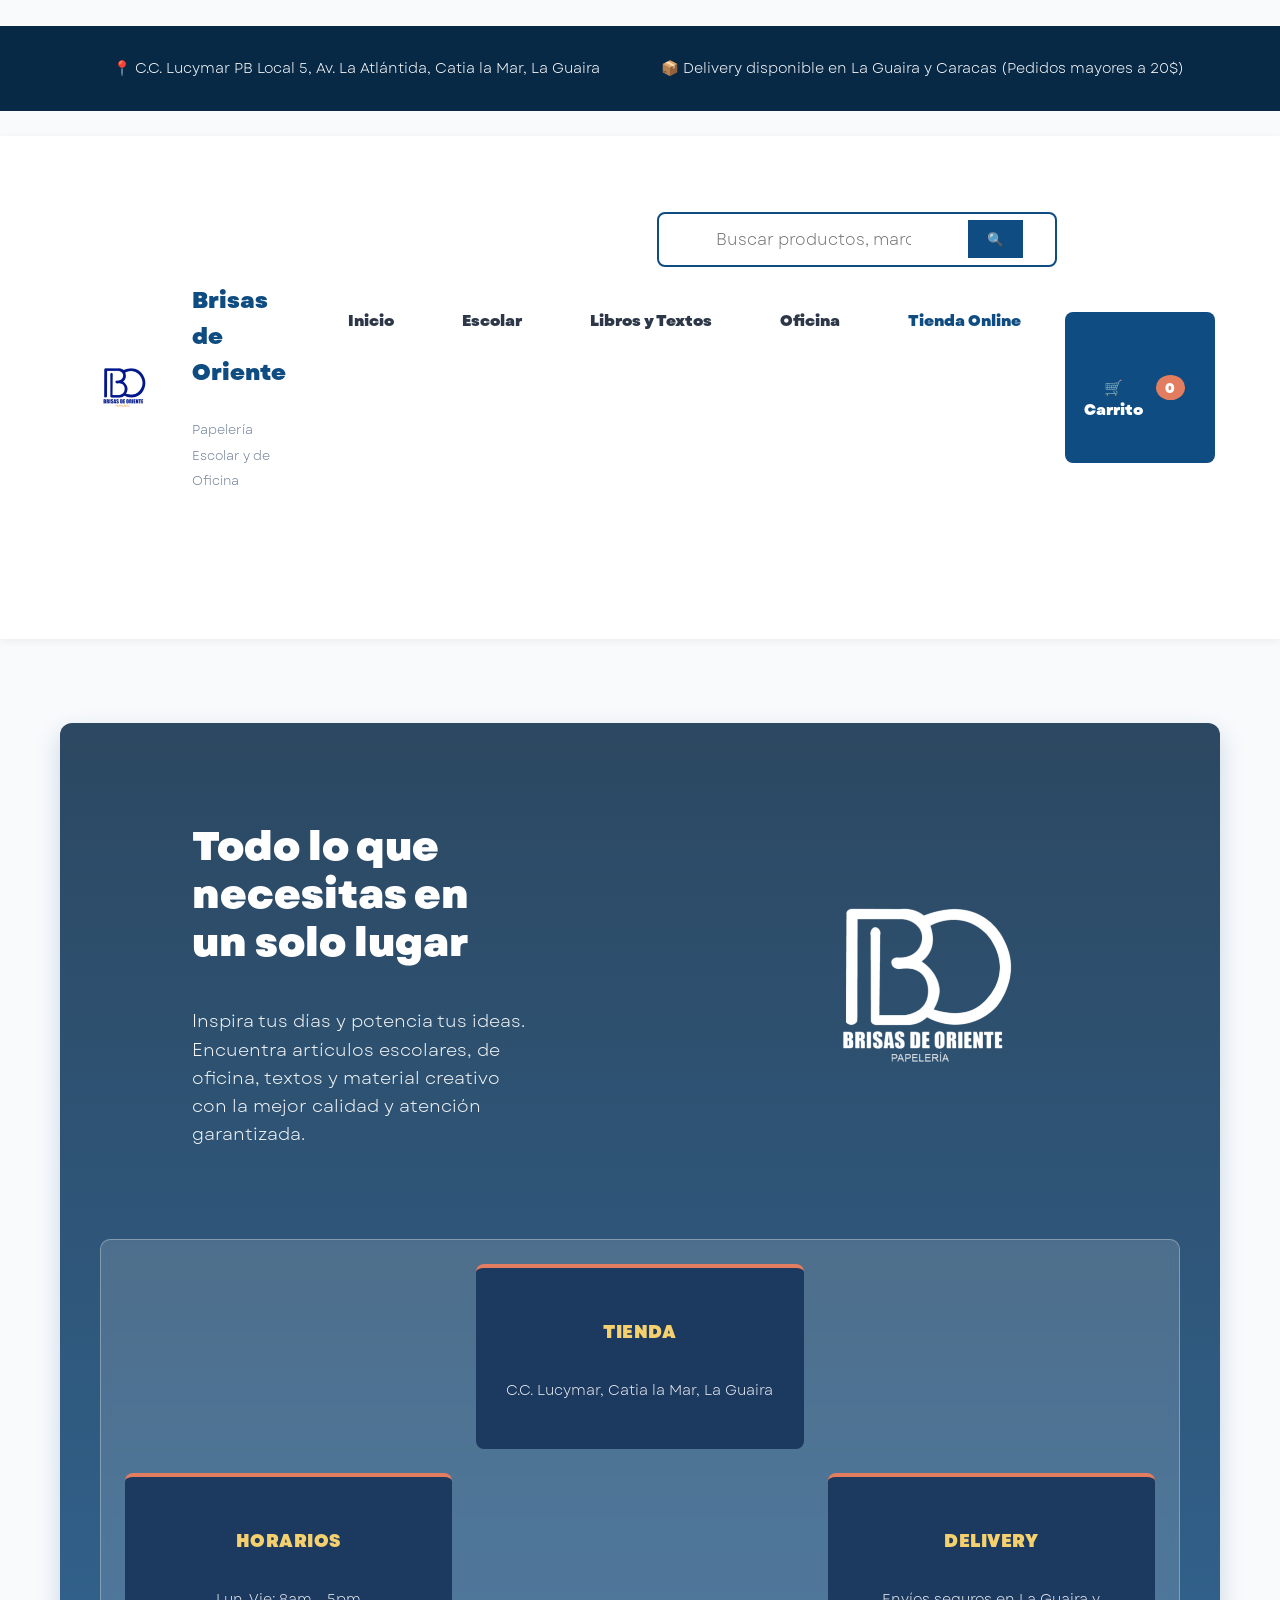
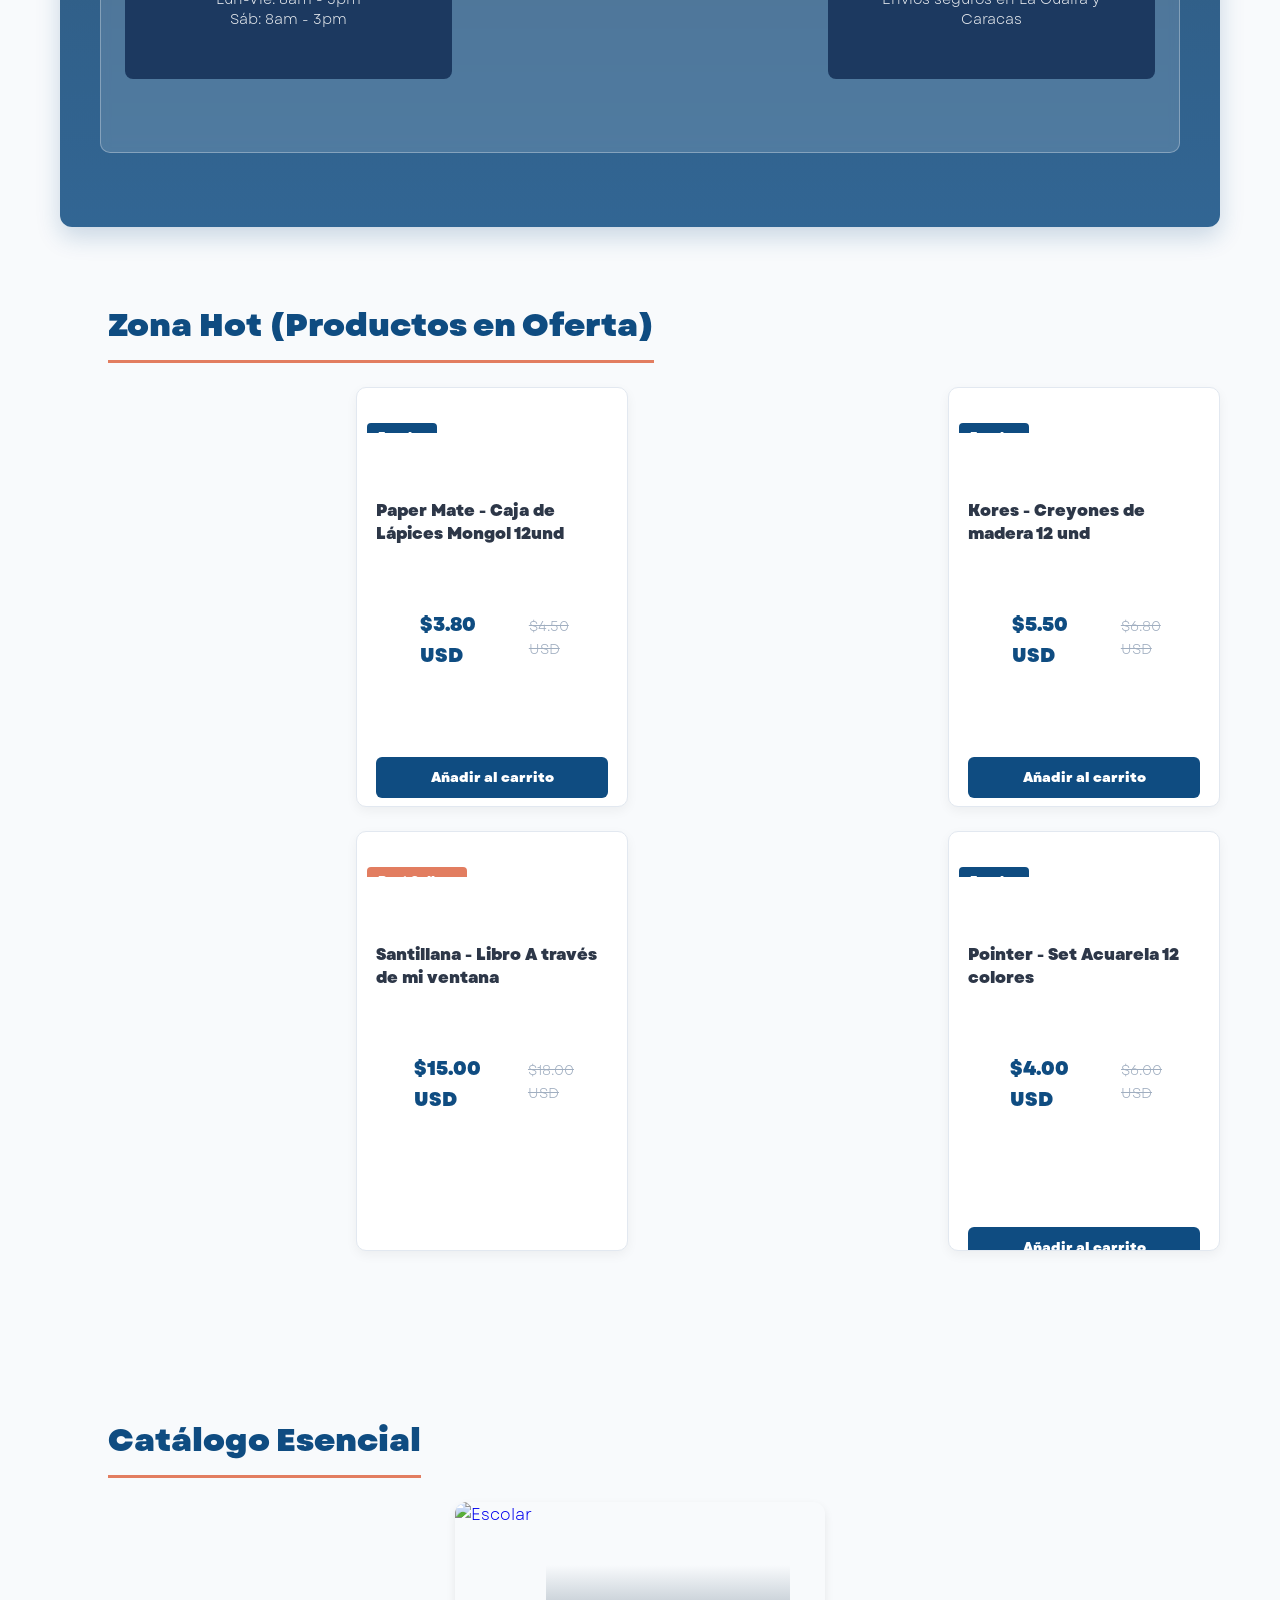
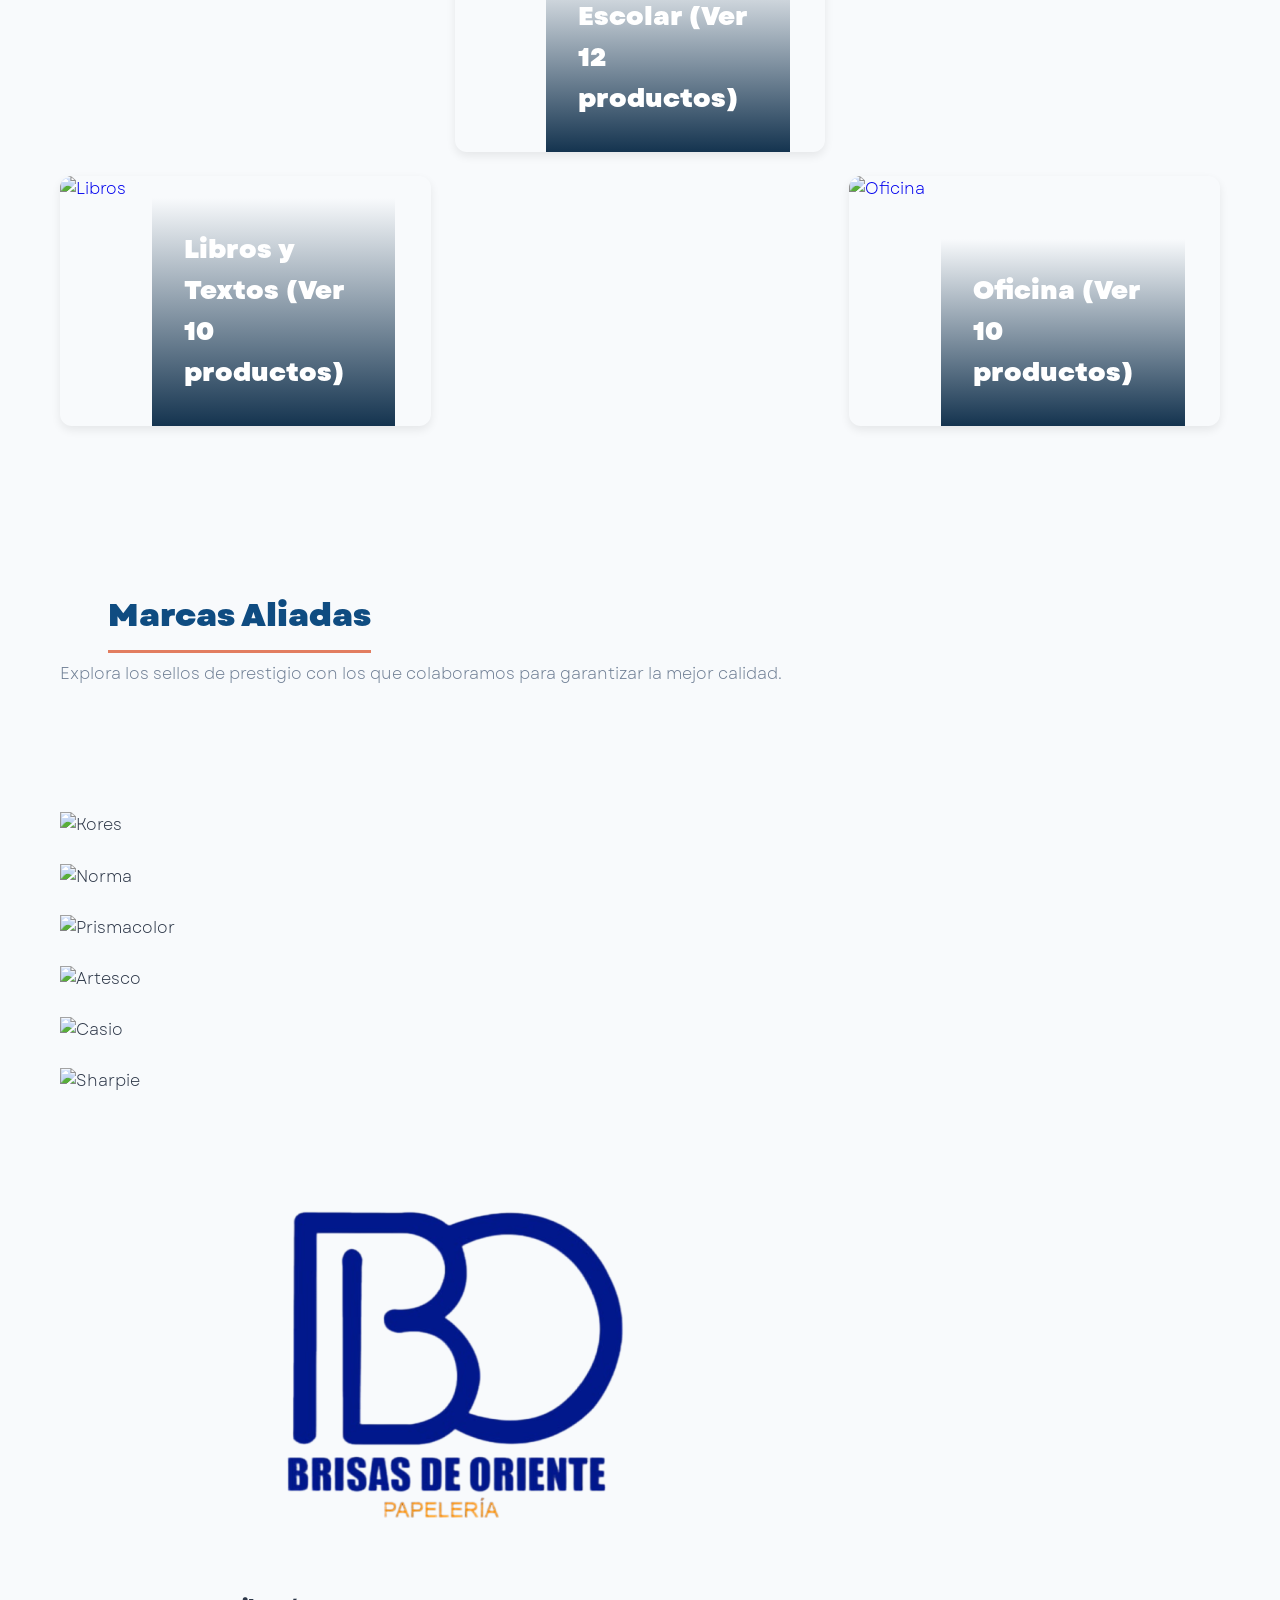
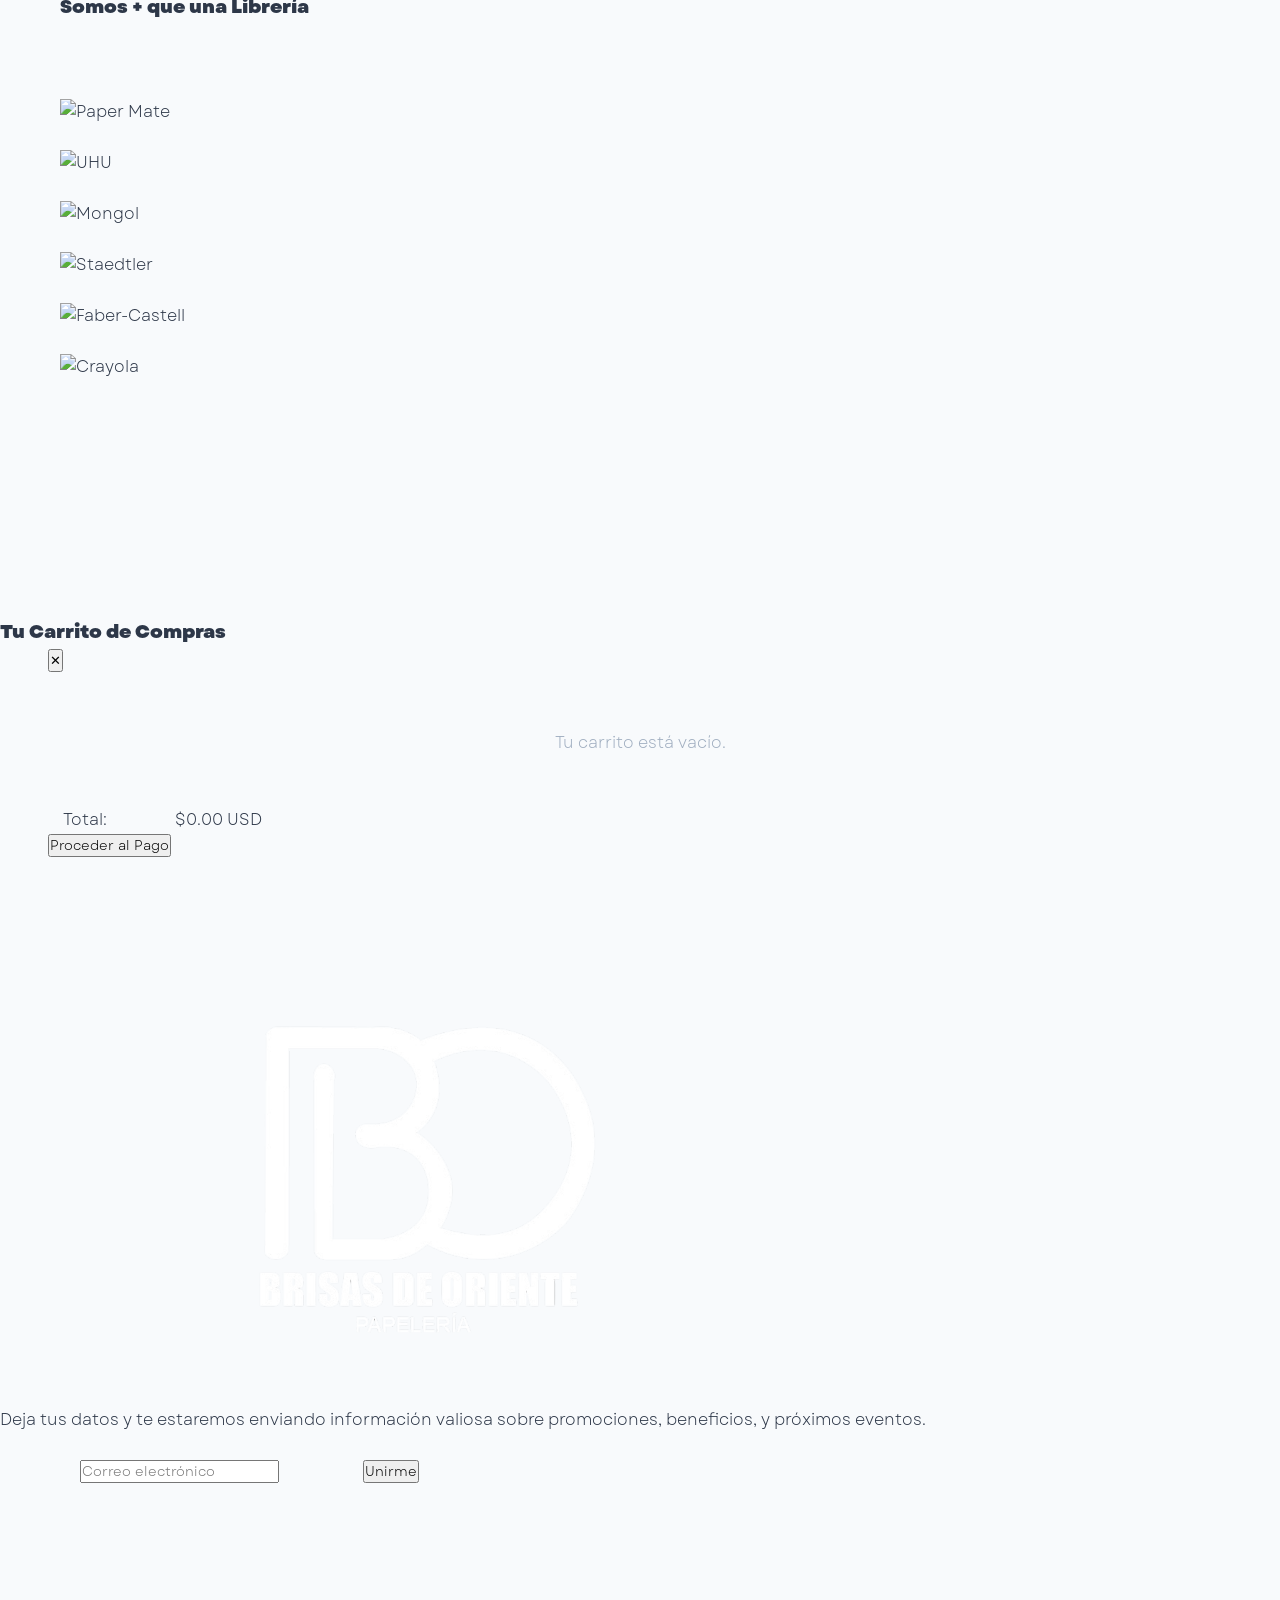
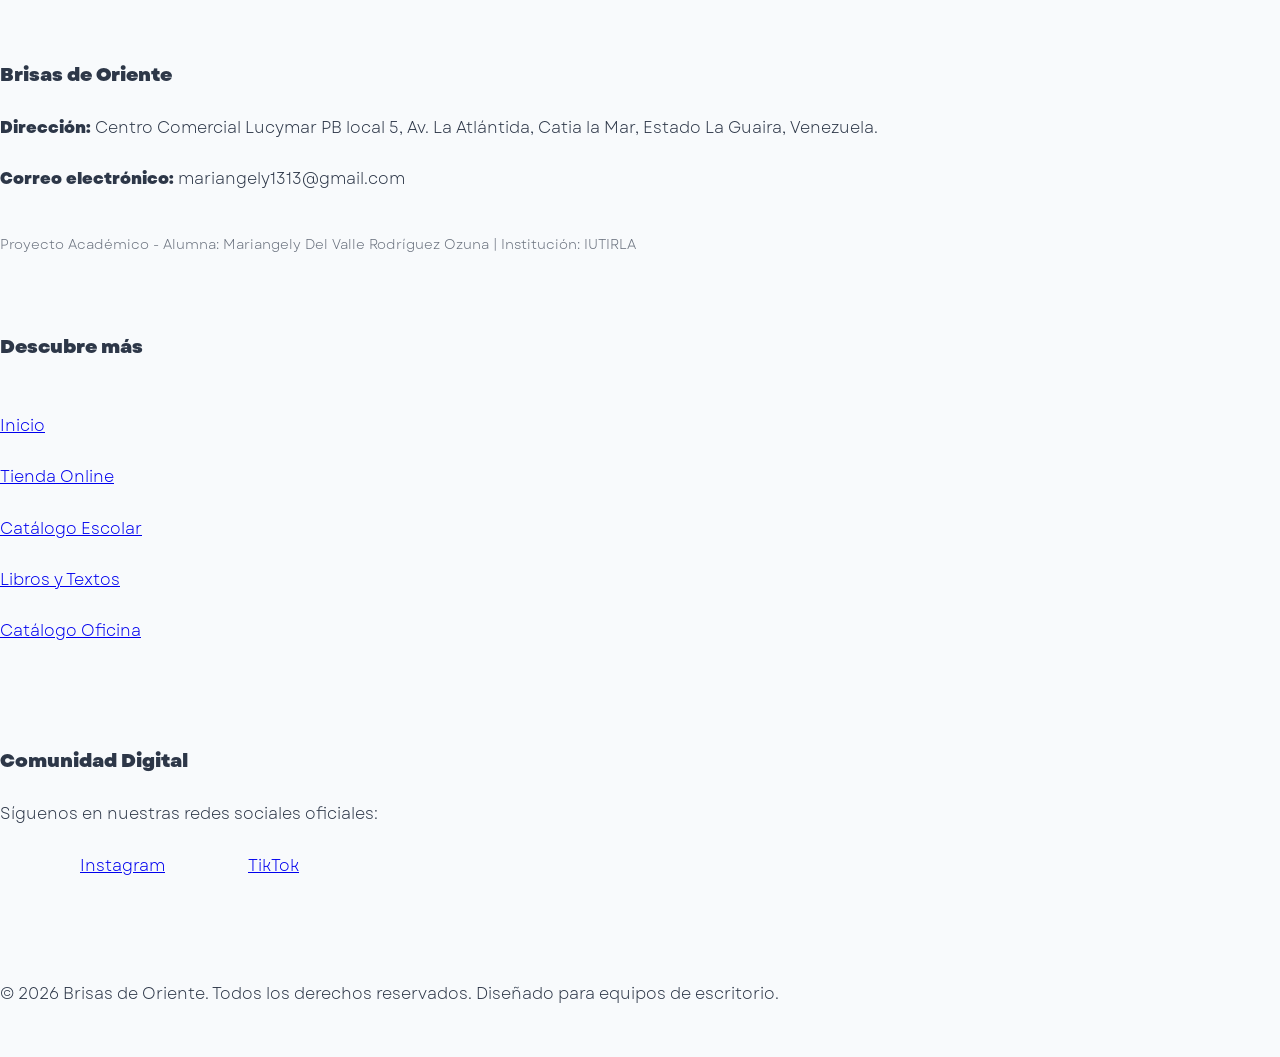
==== index.html @ 6992eacd "Update index.html" ====
<!DOCTYPE html>
<html lang="es">
<head>
    <meta charset="UTF-8">
    <meta name="viewport" content="width=device-width, initial-scale=1.0">
    <title>Brisas de Oriente - Papelería Escolar y de Oficina</title>
    <link rel="stylesheet" href="style.css">
</head>
<body>

       <!-- Barra Superior -->
    <div class="top-bar">
        <div class="top-bar-container">
            <span>📍 C.C. Lucymar PB Local 5, Av. La Atlántida, Catia la Mar, La Guaira</span>
            <span>📦 Delivery disponible en La Guaira y Caracas (Pedidos mayores a 20$)</span>
        </div>
    </div>

    <!-- Header Principal -->
<header>
        <div class="nav-container">
            <div class="logo-area">
                <img src="img/logo.png" alt="Brisas de Oriente Logo" class="logo-img" onerror="this.src='https://via.placeholder.com/150x50?text=Brisas+de+Oriente'">
                <div class="logo-text">
                    <h1>Brisas de Oriente</h1>
                    <span>Papelería Escolar y de Oficina</span>
                </div>
            </div>

            <div class="header-right">
                <div class="search-bar-container">
                    <input type="text" id="homeSearchInput" placeholder="Buscar productos, marcas, cuadernos..." onkeypress="handleSearch(event)">
                    <button onclick="executeSearch()">🔍</button>
                </div>
                <ul class="nav-menu">
                    <li><a href="index.html">Inicio</a></li>
                    <li><a href="escolar.html">Escolar</a></li>
                    <li><a href="libros.html">Libros y Textos</a></li>
                    <li><a href="oficina.html">Oficina</a></li>
                    <li><a href="tienda.html" style="color: var(--primary-blue);">Tienda Online</a></li>
                </ul>
            </div>

            <button class="cart-btn" onclick="toggleCart()">
                🛒 Carrito <span class="cart-count" id="cart-counter">0</span>
            </button>
        </div>
    </header>
    <!-- Contenido Principal -->
    <div class="main-wrapper" id="inicio">

        <!-- Sección Hero con Fondo, Frase Publicitaria, Imagen y 3 Bloques Centrados Abajo -->
        <section class="hero-section">
            <div class="hero-top-layout">
                <div class="hero-content">
                    <h2>Todo lo que necesitas en un solo lugar</h2>
                    <p>Inspira tus días y potencia tus ideas. Encuentra artículos escolares, de oficina, textos y material creativo con la mejor calidad y atención garantizada.</p>
                </div>
                
                <div style="background: transparent !important; border: none !important; box-shadow: none !important; padding: 0 !important; display: flex; align-items: right; justify-content: center; width: 380px;">
                    <img src="img/logo2.png" alt="Logo Blanco Brisas de Oriente" style="width: 100%; max-height: 220px; object-fit: contain; background: transparent !important;" onerror="this.src='https://via.placeholder.com/300x180?text=Brisas+de+Oriente'">
                </div>
            </div>

            <!-- 3 Bloques Centrados (Tienda, Horarios, Delivery) tal cual el esquema -->
            <div class="hero-boxes-centered">
                <div class="hero-box-item">
                    <h4>Tienda</h4>
                    <p>C.C. Lucymar, Catia la Mar, La Guaira</p>
                </div>
                <div class="hero-box-item">
                    <h4>Horarios</h4>
                    <p>Lun-Vie: 8am - 5pm<br>Sáb: 8am - 3pm</p>
                </div>
                <div class="hero-box-item">
                    <h4>Delivery</h4>
                    <p>Envíos seguros en La Guaira y Caracas</p>
                </div>
            </div>
        </section>

        <!-- Zona Hot (Productos en Oferta con fotos reales) -->
        <section id="ofertas">
            <h2 class="section-header">Zona Hot (Productos en Oferta)</h2>
            <div class="products-grid">
                
                <div class="product-card">
                    <div class="product-img-container">
                        <span class="category-tag">Escolar</span>
                        <img src="https://lh3.googleusercontent.com/hE1rF9ZZEye5SiPWK8bzxvqZup86st5t8peTK0Aa-FEBUB1q8ArHLOsgmPaZxO1c_FJNCshd7xVmP9JFKtkDE9dBrvCNVlEkmXI9L3MZ4RlSRN4" alt="Lápices Mongol">
                    </div>
                    <div class="product-info">
                        <h3>Paper Mate - Caja de Lápices Mongol 12und</h3>
                        <div>
                            <div class="product-price">
                                <span class="current-price">$3.80 USD</span>
                                <span class="old-price">$4.50 USD</span>
                            </div>
                            <button class="btn-buy" onclick="addToCart('Paper Mate - Lápices Mongol', 3.80)">Añadir al carrito</button>
                        </div>
                    </div>
                </div>

                <div class="product-card">
                    <div class="product-img-container">
                        <span class="category-tag">Escolar</span>
                        <img src="https://cdn.prod.website-files.com/626078556037c589033cb5e9/6448718889df4ac08c827186_Colores%20Kores.png" alt="Creyones Kores">
                    </div>
                    <div class="product-info">
                        <h3>Kores - Creyones de madera 12 und</h3>
                        <div>
                            <div class="product-price">
                                <span class="current-price">$5.50 USD</span>
                                <span class="old-price">$6.80 USD</span>
                            </div>
                            <button class="btn-buy" onclick="addToCart('Kores - Creyones 12 und', 5.50)">Añadir al carrito</button>
                        </div>
                    </div>
                </div>

                <div class="product-card">
                    <div class="product-img-container">
                        <span class="category-tag" style="background-color: var(--accent-orange);">Best Sellers</span>
                        <img src="https://encrypted-tbn0.gstatic.com/images?q=tbn:ANd9GcSC72uQWQlVRdbLdKb05VMMg-hveQVIWssCkaITaWHCobz9WXfqdRvFqP4&s=10" alt="Libro A través de mi ventana">
                    </div>
                    <div class="product-info">
                        <h3>Santillana - Libro A través de mi ventana</h3>
                        <div>
                            <div class="product-price">
                                <span class="current-price">$15.00 USD</span>
                                <span class="old-price">$18.00 USD</span>
                            </div>
                            <button class="btn-buy" onclick="addToCart('Libro A través de mi ventana', 15.00)">Añadir al carrito</button>
                        </div>
                    </div>
                </div>

                <div class="product-card">
                    <div class="product-img-container">
                        <span class="category-tag">Escolar</span>
                        <img src="https://encrypted-tbn0.gstatic.com/images?q=tbn:ANd9GcQkJthTy8Z0jjYbVLbh2qw0Mcv240ieA0Xug_Pja2n0fw&s=10" alt="Acuarelas Pointer">
                    </div>
                    <div class="product-info">
                        <h3>Pointer - Set Acuarela 12 colores</h3>
                        <div>
                            <div class="product-price">
                                <span class="current-price">$4.00 USD</span>
                                <span class="old-price">$6.00 USD</span>
                            </div>
                            <button class="btn-buy" onclick="addToCart('Pointer - Set Acuarela', 4.00)">Añadir al carrito</button>
                        </div>
                    </div>
                </div>

            </div>
        </section>

        <!-- Catálogo Esencial -->
        <section id="categorias">
            <h2 class="section-header">Catálogo Esencial</h2>
            <div class="categories-grid">
                
                <a href="escolar.html" class="category-card">
                    <img src="https://images.unsplash.com/photo-1503676260728-1c00da094a0b?auto=format&fit=crop&w=600&q=80" alt="Escolar">
                    <div class="category-overlay"><h3>Escolar (Ver 12 productos)</h3></div>
                </a>

                <a href="libros.html" class="category-card">
                    <img src="https://images.unsplash.com/photo-1522748135503-2e0c9676752d?auto=format&fit=crop&w=600&q=80" alt="Libros">
                    <div class="category-overlay"><h3>Libros y Textos (Ver 10 productos)</h3></div>
                </a>

                <a href="oficina.html" class="category-card">
                    <img src="https://images.unsplash.com/photo-1497215728101-856f4ea42174?auto=format&fit=crop&w=600&q=80" alt="Oficina">
                    <div class="category-overlay"><h3>Oficina (Ver 10 productos)</h3></div>
                </a>

            </div>
        </section>

        <!-- Marcas Aliadas -->
        <section class="brands-section" id="marcas">
            <h2 class="section-header" style="margin-bottom: 0.5rem;">Marcas Aliadas</h2>
            <p style="color: #718096; margin-bottom: 1.5rem;">Explora los sellos de prestigio con los que colaboramos para garantizar la mejor calidad.</p>
            
            <div class="brands-banner-wrapper">
                <div class="brands-layout-container">
                    
                    <div class="brands-column">
                        <div class="brand-card-ref"><img src="https://upload.wikimedia.org/wikipedia/commons/1/11/Kores_Logo.jpg?utm_source=es.wikipedia.org&utm_campaign=index&utm_content=original" alt="Kores"></div>
                        <div class="brand-card-ref"><img src="https://upload.wikimedia.org/wikipedia/commons/f/f8/Logo_Norma_nuevo.png?utm_source=es.wikipedia.org&utm_campaign=index&utm_content=original" alt="Norma"></div>
                        <div class="brand-card-ref"><img src="https://upload.wikimedia.org/wikipedia/commons/thumb/f/f6/Prismacolor_logo.svg/1280px-Prismacolor_logo.svg.png?utm_source=es.wikipedia.org&utm_campaign=index&utm_content=thumbnail" alt="Prismacolor"></div>
                        <div class="brand-card-ref"><img src="https://artescooficial.com/artesco_facebook.jpg" alt="Artesco"></div>
                        <div class="brand-card-ref"><img src="https://logos-world.net/wp-content/uploads/2023/03/Casio-Logo.png" alt="Casio"></div>
                        <div class="brand-card-ref"><img src="https://upload.wikimedia.org/wikipedia/commons/thumb/7/7e/Sharpie_markers_logo.svg/960px-Sharpie_markers_logo.svg.png?utm_source=es.wikipedia.org&utm_campaign=index&utm_content=thumbnail" alt="Sharpie"></div>
                    </div>

                    <div class="brands-center-box">
                        <img src="img/logo.png" alt="Logo" onerror="this.src='https://via.placeholder.com/140x60?text=Logo'">
                        <h3>Somos + que una Librería</h3>
                    </div>

                    <div class="brands-column">
                        <div class="brand-card-ref"><img src="https://upload.wikimedia.org/wikipedia/commons/thumb/d/d7/Paper_mate_textlogo.svg/3840px-Paper_mate_textlogo.svg.png?utm_source=es.wikipedia.org&utm_campaign=index&utm_content=thumbnail" alt="Paper Mate"></div>
                        <div class="brand-card-ref"><img src="https://upload.wikimedia.org/wikipedia/commons/7/7d/UHU_logo.svg?utm_source=es.wikipedia.org&utm_campaign=index&utm_content=original" alt="UHU"></div>
                        <div class="brand-card-ref"><img src="https://sanfordbrandsvzla.com/wp-content/uploads/2025/02/mongol-imagen-home.png" alt="Mongol"></div>
                        <div class="brand-card-ref"><img src="https://1000logos.net/wp-content/uploads/2022/07/Staedtler-logo.png" alt="Staedtler"></div>
                        <div class="brand-card-ref"><img src="https://encrypted-tbn0.gstatic.com/images?q=tbn:ANd9GcT7XFwlZK2iCwqBMzZX99pZZMDnLP-3VdS514ZQTCfglg&s=10" alt="Faber-Castell"></div>
                        <div class="brand-card-ref"><img src="https://1000marcas.net/wp-content/uploads/2020/11/Crayola-Logo.png" alt="Crayola"></div>
                    </div>

                </div>
            </div>
        </section>

    </div>

    <!-- Panel del Carrito -->
    <div class="cart-modal" id="cartModal">
        <div class="cart-header">
            <h3>Tu Carrito de Compras</h3>
            <button class="close-cart" onclick="toggleCart()">✕</button>
        </div>
        <div class="cart-items" id="cartItemsContainer">
            <p style="color: #a0aec0; text-align: center; margin-top: 2rem;">Tu carrito está vacío.</p>
        </div>
        <div class="cart-footer">
            <div class="cart-total">
                <span>Total:</span>
                <span id="cartTotalPrice">$0.00 USD</span>
            </div>
            <button class="btn-checkout" onclick="checkoutOrder()">Proceder al Pago</button>
        </div>
    </div>

        <!-- Script del Carrito y Búsqueda -->
    <script>
        function executeSearch() {
            const query = document.getElementById('homeSearchInput').value.trim();
            if (query) {
                window.location.href = `tienda.html?search=${encodeURIComponent(query)}`;
            } else {
                window.location.href = 'tienda.html';
            }
        }

        function handleSearch(event) {
            if (event.key === 'Enter') {
                executeSearch();
            }
        }

        let cart = JSON.parse(localStorage.getItem('cart_brisas')) || [];
        updateCartUI();

        function toggleCart() {
            document.getElementById('cartModal').classList.toggle('open');
        }

        function addToCart(name, price) {
            cart.push({ name, price });
            localStorage.setItem('cart_brisas', JSON.stringify(cart));
            updateCartUI();
            toggleCart();
        }

        function updateCartUI() {
            const counter = document.getElementById('cart-counter');
            const container = document.getElementById('cartItemsContainer');
            const totalElement = document.getElementById('cartTotalPrice');

            if (counter) counter.innerText = cart.length;
            if (!container) return;

            if (cart.length === 0) {
                container.innerHTML = '<p style="color: #a0aec0; text-align: center; margin-top: 2rem;">Tu carrito está vacío.</p>';
                if (totalElement) totalElement.innerText = '$0.00 USD';
                return;
            }

            let html = '';
            let total = 0;

            cart.forEach((item, index) => {
                total += item.price;
                html += `
                    <div class="cart-item">
                        <div>
                            <strong>${item.name}</strong><br>
                            <small>$${item.price.toFixed(2)} USD</small>
                        </div>
                        <button onclick="removeItem(${index})" style="background:#e53e3e; color:white; border:none; padding:0.2rem 0.5rem; border-radius:4px; cursor:pointer;">X</button>
                    </div>
                `;
            });

            container.innerHTML = html;
            if (totalElement) totalElement.innerText = `$${total.toFixed(2)} USD`;
        }

        function removeItem(index) {
            cart.splice(index, 1);
            localStorage.setItem('cart_brisas', JSON.stringify(cart));
            updateCartUI();
        }

        function checkoutOrder() {
            if (cart.length === 0) {
                alert('Tu carrito está vacío.');
                return;
            }
            alert('¡Gracias por tu compra en Brisas de Oriente! Tu pedido ha sido procesado con éxito.');
            cart = [];
            localStorage.removeItem('cart_brisas');
            updateCartUI();
            toggleCart();
        }
    </script>
</body>
<footer id="contacto">
        
        <!-- Sección de Suscripción al Boletín -->
<div class="newsletter-section">
            <div class="newsletter-container">
                <!-- Aquí usará tu logo blanco (logo2.png) -->
                <img src="img/logo2.png" alt="Brisas de Oriente Logo Blanco" class="newsletter-logo" onerror="this.src='https://via.placeholder.com/120x50?text=Brisas+de+Oriente'">
                <p>Deja tus datos y te estaremos enviando información valiosa sobre promociones, beneficios, y próximos eventos.</p>
                
                <form class="newsletter-form" onsubmit="event.preventDefault(); alert('¡Gracias por suscribirte a nuestro boletín!');">
                    <input type="email" class="newsletter-input" placeholder="Correo electrónico" required>
                    <button type="submit" class="newsletter-btn">Unirme</button>
                </form>
            </div>
        </div>
        <!-- Enlaces y Datos de la Tienda -->
        <div class="footer-container" style="padding-top: 3rem;">
            <div class="footer-col">
                <h3>Brisas de Oriente</h3>
                <p><strong>Dirección:</strong> Centro Comercial Lucymar PB local 5, Av. La Atlántida, Catia la Mar, Estado La Guaira, Venezuela.</p>
                <p><strong>Correo electrónico:</strong> mariangely1313@gmail.com</p>
                <p style="margin-top: 1rem; font-size: 0.85rem; opacity: 0.7;">Proyecto Académico - Alumna: Mariangely Del Valle Rodríguez Ozuna | Institución: IUTIRLA</p>
            </div>
            
            <div class="footer-col">
                <h3>Descubre más</h3>
                <ul>
                    <li><a href="index.html">Inicio</a></li>
                    <li><a href="tienda.html">Tienda Online</a></li>
                    <li><a href="escolar.html">Catálogo Escolar</a></li>
                    <li><a href="libros.html">Libros y Textos</a></li>
                    <li><a href="oficina.html">Catálogo Oficina</a></li>
                </ul>
            </div>

            <div class="footer-col">
                <h3>Comunidad Digital</h3>
                <p>Síguenos en nuestras redes sociales oficiales:</p>
                <div class="social-icons-footer">
                    <a href="https://www.instagram.com/libreria_brisasdeoriente" target="_blank" class="social-badge">Instagram</a>
                    <a href="https://www.tiktok.com/@libreriabrisasdeo" target="_blank" class="social-badge">TikTok</a>
                </div>
            </div>
        </div>

        <div class="footer-bottom">
            <p>&copy; 2026 Brisas de Oriente. Todos los derechos reservados. Diseñado para equipos de escritorio.</p>
        </div>
    </footer>
</html>
---- style.css ----
/* ==========================================
   BRISAS DE ORIENTE - HOJA DE ESTILOS CSS
   ========================================== */

/* Definición de Fuentes Locales */
@font-face {
    font-family: 'Garet';
    src: url('fonts/Garet-Book.woff2') format('woff2');
    font-weight: normal;
    font-style: normal;
    font-display: swap;
}

@font-face {
    font-family: 'Garet';
    src: url('fonts/Garet-Heavy.woff2') format('woff2');
    font-weight: bold;
    font-style: normal;
    font-display: swap;
}

/* Variables Globales */
:root {
    --primary-blue: #0f4c81;
    --dark-blue: #082946;
    --accent-orange: #e27d60;
    --accent-yellow: #f4d06f;
    --bg-light: #f8fafc;
    --text-dark: #2d3748;
    --white: #ffffff;
    --border-color: #cbd5e0;
}

/* Reset Básico */
* {
    margin: 0;
    padding: 0;
    box-sizing: border-box;
    font-family: 'Garet', sans-serif !important; /* Forzar uso de Garet */
}

body {
    background-color: var(--bg-light);
    color: var(--text-dark);
    line-height: 1.6;
    min-width: 1200px; /* Evita que se rompa en pantallas pequeñas */
}

/* ==========================================
   HEADER Y NAVEGACIÓN
   ========================================== */

/* Barra Superior de Contacto */
.top-bar {
    background-color: var(--dark-blue);
    color: var(--white);
    padding: 0.5rem 0;
    font-size: 0.9rem;
}

.top-bar-container {
    width: 1160px;
    margin: 0 auto;
    display: flex;
    justify-content: space-between;
    align-items: center;
}

/* Header Principal y Contenedor de Navegación */
header {
    background-color: var(--white);
    box-shadow: 0 2px 8px rgba(0,0,0,0.06);
    position: sticky;
    top: 0;
    z-index: 1000;
}

.nav-container {
    width: 1160px;
    margin: 0 auto;
    padding: 1rem 0;
    display: flex;
    justify-content: space-between; /* Logo a la izq, Derecha a la der */
    align-items: center;
}

/* Área del Logo (Izquierda) */
.logo-area {
    display: flex;
    align-items: center;
    gap: 15px;
}

.logo-img {
    height: 55px; /* Tamaño original */
    width: auto;
    object-fit: contain;
}

.logo-text h1 {
    font-size: 1.4rem;
    color: var(--primary-blue);
    font-weight: 700;
}

.logo-text span {
    font-size: 0.8rem;
    color: #718096;
}

/* Contenedor Derecho: Búsqueda y Menú (Alineados a la derecha) */
.header-right {
    display: flex;
    flex-direction: column; /* Coloca buscador arriba, menú abajo */
    align-items: flex-end;  /* Alinea todo el bloque a la derecha */
    gap: 8px;               /* Espacio entre buscador y botones */
}

/* Barra de Búsqueda (Estilizada) */
.search-bar-container {
    display: flex;
    align-items: center;
    border: 2px solid var(--primary-blue);
    border-radius: 8px; /* Lados más redondeados */
    overflow: hidden;
    background: var(--white);
    width: 400px; /* Un poco más ancha */
}

.search-bar-container input {
    border: none;
    padding: 0.6rem 1rem;
    outline: none;
    width: 100%;
    font-size: 1rem;
}

.search-bar-container button {
    background-color: var(--primary-blue);
    color: var(--white);
    border: none;
    padding: 0.6rem 1.2rem;
    cursor: pointer;
    font-weight: bold;
}

/* Contenedor de los botones de navegación (Inicio, Escolar...) */
.menu-cart-row {
    display: flex;
    align-items: center;
    gap: 2rem; /* Espacio entre el último enlace y el botón carrito */
}

.nav-menu {
    list-style: none;
    display: flex;
    gap: 2rem; /* Espacio entre botones del menú */
}

.nav-menu a {
    text-decoration: none;
    color: var(--text-dark);
    font-weight: 600;
    font-size: 0.95rem;
    transition: color 0.2s;
    white-space: nowrap; /* Evita que los textos se partan */
}

.nav-menu a:hover {
    color: var(--primary-blue);
}

/* Botón del Carrito */
.cart-btn {
    background-color: var(--primary-blue);
    color: var(--white);
    padding: 0.6rem 1.2rem;
    border-radius: 8px;
    display: flex;
    align-items: center;
    gap: 8px;
    border: none;
    cursor: pointer;
    font-weight: 600;
    font-size: 0.95rem;
    transition: background 0.2s;
}

.cart-btn:hover {
    background-color: var(--dark-blue);
}

.cart-count {
    background-color: var(--accent-orange);
    color: var(--white);
    padding: 0.15rem 0.6rem;
    border-radius: 50%;
    font-size: 0.85rem;
    margin-left: 5px;
}

/* ==========================================
   SECCIÓN HERO / BANNER
   ========================================== */
.main-wrapper {
    width: 1160px;
    margin: 2rem auto;
}

.hero-section {
    background: linear-gradient(rgba(8, 41, 70, 0.85), rgba(15, 76, 129, 0.85)), 
                url('https://www.revistaestilo.net/binrepository/1501x1000/0c0/0d0/none/179468266/UCMC/655cfdc3c498f145310377_9022394_20241111142522.jpg');
    background-size: cover;
    background-position: center;
    color: var(--white);
    border-radius: 12px;
    padding: 3rem 2.5rem;
    margin-bottom: 3rem;
    box-shadow: 0 10px 25px rgba(15,76,129,0.2);
}

.hero-top-layout {
    display: flex;
    justify-content: space-between;
    align-items: center;
    gap: 2rem;
    margin-bottom: 2.5rem;
}

.hero-content {
    flex: 1;
    max-width: 650px;
}

.hero-content h2 {
    font-size: 2.5rem;
    margin-bottom: 1rem;
    line-height: 1.2;
    font-weight: 800;
}

.hero-content p {
    font-size: 1.1rem;
    opacity: 0.95;
}

/* Logo Grande, Transparente y a la Derecha (Enlace a index.html) */
.hero-image-container {
    background: transparent !important;
    padding: 0 !important;
    border: none !important;
    box-shadow: none !important;
    display: flex;
    align-items: center;
    justify-content: center;
    width: 350px;
    flex-shrink: 0;
    text-decoration: none; /* Quita subrayado si es enlace */
}

.hero-image-container img {
    width: 100%;
    max-height: 220px;
    object-fit: contain;
}

/* Los 3 Bloques Inferiores (Tienda, Horarios, Delivery) */
.hero-boxes-centered {
    display: grid;
    grid-template-columns: repeat(3, 1fr);
    gap: 1.5rem;
    background: rgba(255, 255, 255, 0.15);
    padding: 1.5rem;
    border-radius: 10px;
    backdrop-filter: blur(5px);
    border: 1px solid rgba(255, 255, 255, 0.3);
}

.hero-box-item {
    background: rgba(26, 54, 93, 0.95);
    padding: 1.5rem;
    border-radius: 8px;
    text-align: center;
    border-top: 4px solid var(--accent-orange);
}

.hero-box-item h4 {
    font-size: 1.1rem;
    color: var(--accent-yellow);
    margin-bottom: 0.5rem;
    font-weight: 700;
    text-transform: uppercase;
    letter-spacing: 0.5px;
}

.hero-box-item p {
    font-size: 0.9rem;
    opacity: 0.9;
    line-height: 1.4;
}

/* ==========================================
   SECCIONES DE PRODUCTOS Y CATEGORÍAS
   ========================================== */
.section-header {
    font-size: 2rem;
    color: var(--primary-blue);
    font-weight: 700;
    margin-bottom: 1.5rem;
    text-align: left;
    border-bottom: 3px solid var(--accent-orange);
    padding-bottom: 0.5rem;
    display: inline-block;
}

/* Grid de Productos */
.products-grid {
    display: grid;
    grid-template-columns: repeat(4, 1fr);
    gap: 1.5rem;
    margin-bottom: 4rem;
}

.product-card {
    background: var(--white);
    border-radius: 10px;
    overflow: hidden;
    box-shadow: 0 4px 12px rgba(0,0,0,0.05);
    border: 1px solid #e2e8f0;
    transition: transform 0.3s, box-shadow 0.3s;
    display: flex;
    flex-direction: column;
    justify-content: space-between;
    height: 420px; /* Altura fija para tarjetas uniformes */
}

.product-card:hover {
    transform: translateY(-5px);
    box-shadow: 0 10px 20px rgba(0,0,0,0.1);
}

.product-img-container {
    height: 200px;
    background-color: #ffffff;
    display: flex;
    align-items: center;
    justify-content: center;
    position: relative;
    overflow: hidden;
    padding: 10px;
}

.product-img-container img {
    max-width: 100%;
    max-height: 100%;
    object-fit: contain;
}

.category-tag {
    position: absolute;
    top: 10px;
    left: 10px;
    background-color: var(--primary-blue);
    color: var(--white);
    font-size: 0.75rem;
    padding: 0.3rem 0.7rem;
    border-radius: 4px;
    font-weight: 600;
    z-index: 10;
}

.product-info {
    padding: 1rem 1.2rem;
    display: flex;
    flex-direction: column;
    justify-content: space-between;
    flex: 1;
}

.product-info h3 {
    font-size: 1rem;
    color: var(--text-dark);
    margin-bottom: 0.8rem;
    line-height: 1.4;
    font-weight: 600;
    height: 2.8em; /* Limita título a 2 líneas */
    overflow: hidden;
}

.product-price {
    display: flex;
    align-items: baseline;
    gap: 10px;
    margin-bottom: 1rem;
}

.current-price {
    font-size: 1.2rem;
    font-weight: 800;
    color: var(--primary-blue);
}

.old-price {
    font-size: 0.9rem;
    color: #a0aec0;
    text-decoration: line-through;
}

.btn-buy {
    width: 100%;
    background-color: var(--primary-blue);
    color: var(--white);
    border: none;
    padding: 0.7rem;
    border-radius: 6px;
    font-weight: 600;
    cursor: pointer;
    transition: background 0.2s;
}

.btn-buy:hover {
    background-color: var(--dark-blue);
}

/* Categorías Esenciales Grid */
.categories-grid {
    display: grid;
    grid-template-columns: repeat(3, 1fr);
    gap: 1.5rem;
    margin-bottom: 4rem;
}

.category-card {
    height: 250px;
    border-radius: 12px;
    position: relative;
    overflow: hidden;
    box-shadow: 0 4px 10px rgba(0,0,0,0.08);
    display: flex;
    align-items: flex-end;
    text-decoration: none;
}

.category-card img {
    width: 100%;
    height: 100%;
    object-fit: cover;
    position: absolute;
    top: 0;
    left: 0;
    transition: transform 0.5s;
}

.category-card:hover img {
    transform: scale(1.05);
}

.category-overlay {
    position: relative;
    z-index: 2;
    background: linear-gradient(to top, rgba(8,41,70,0.95), transparent);
    width: 100%;
    padding: 2rem;
}

.category-overlay h3 {
    color: var(--white);
    font-size: 1.6rem;
    font-weight: 700;
    text-shadow: 0
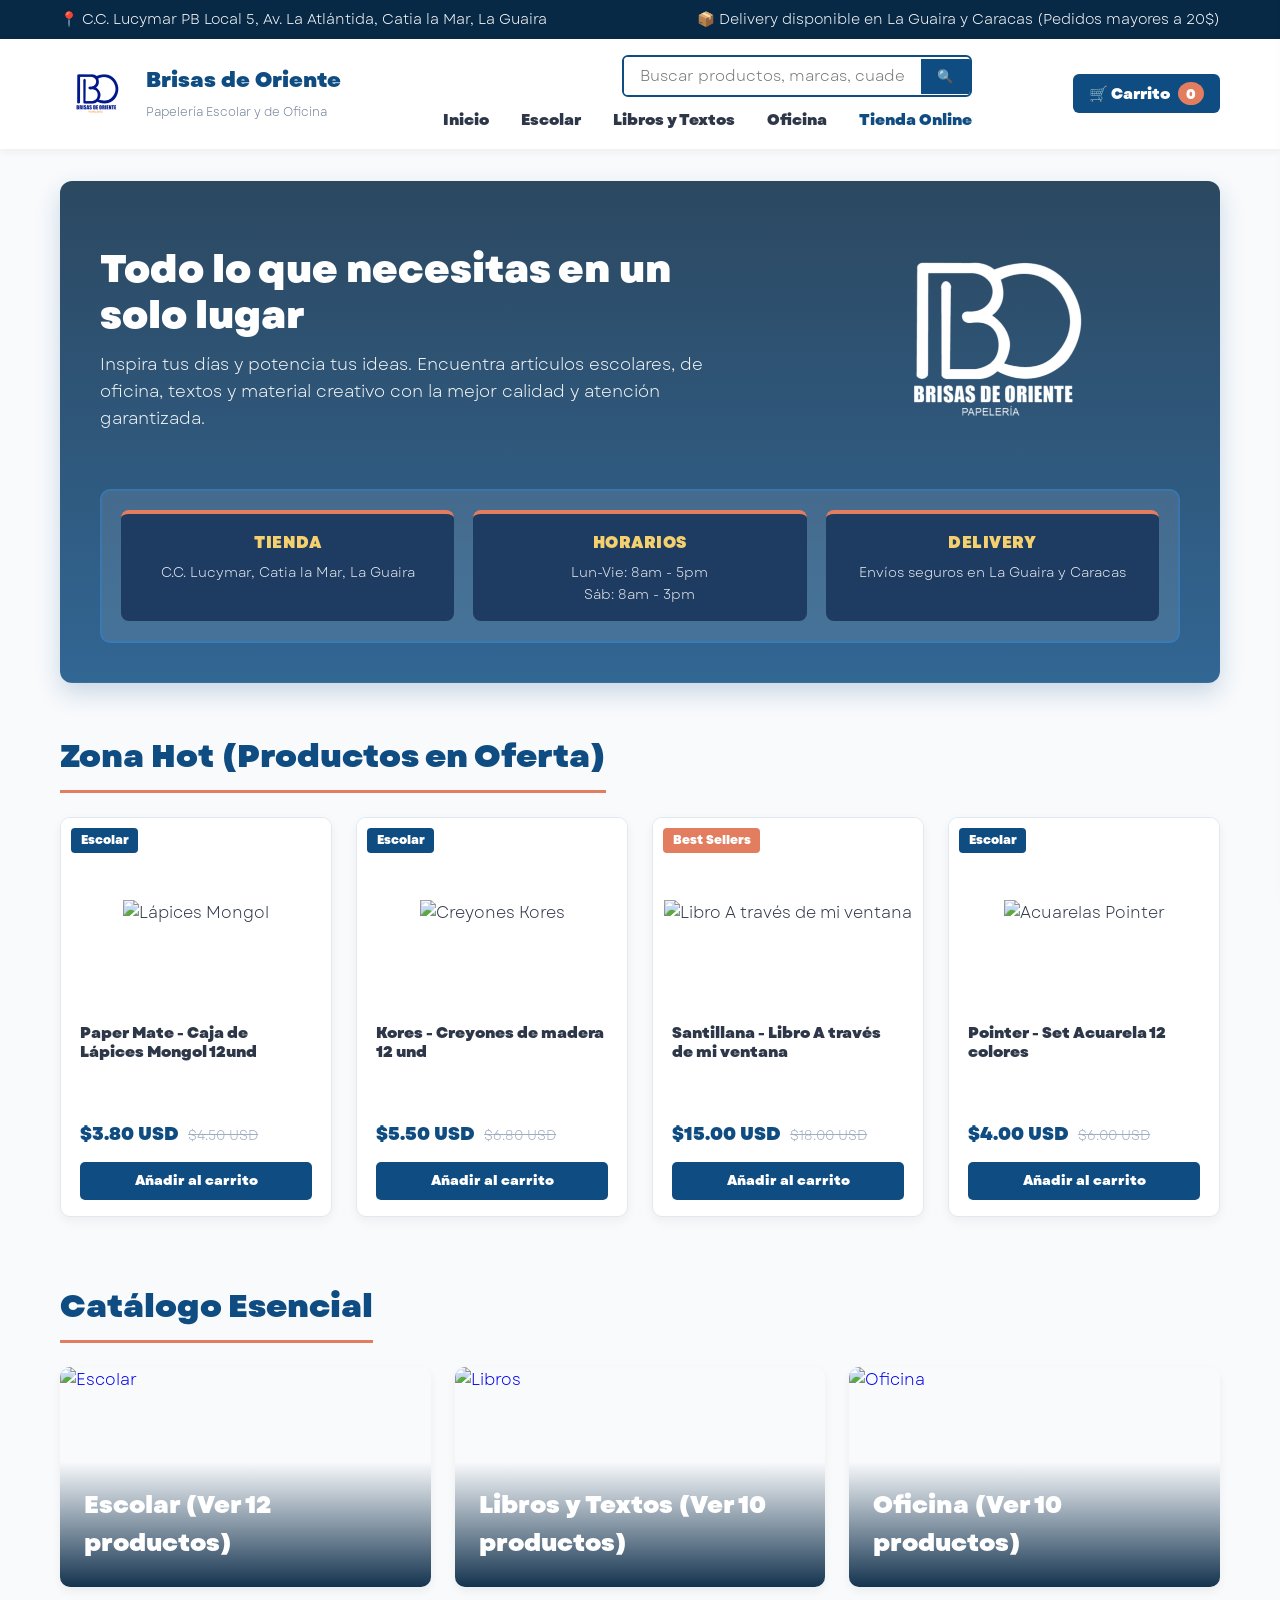
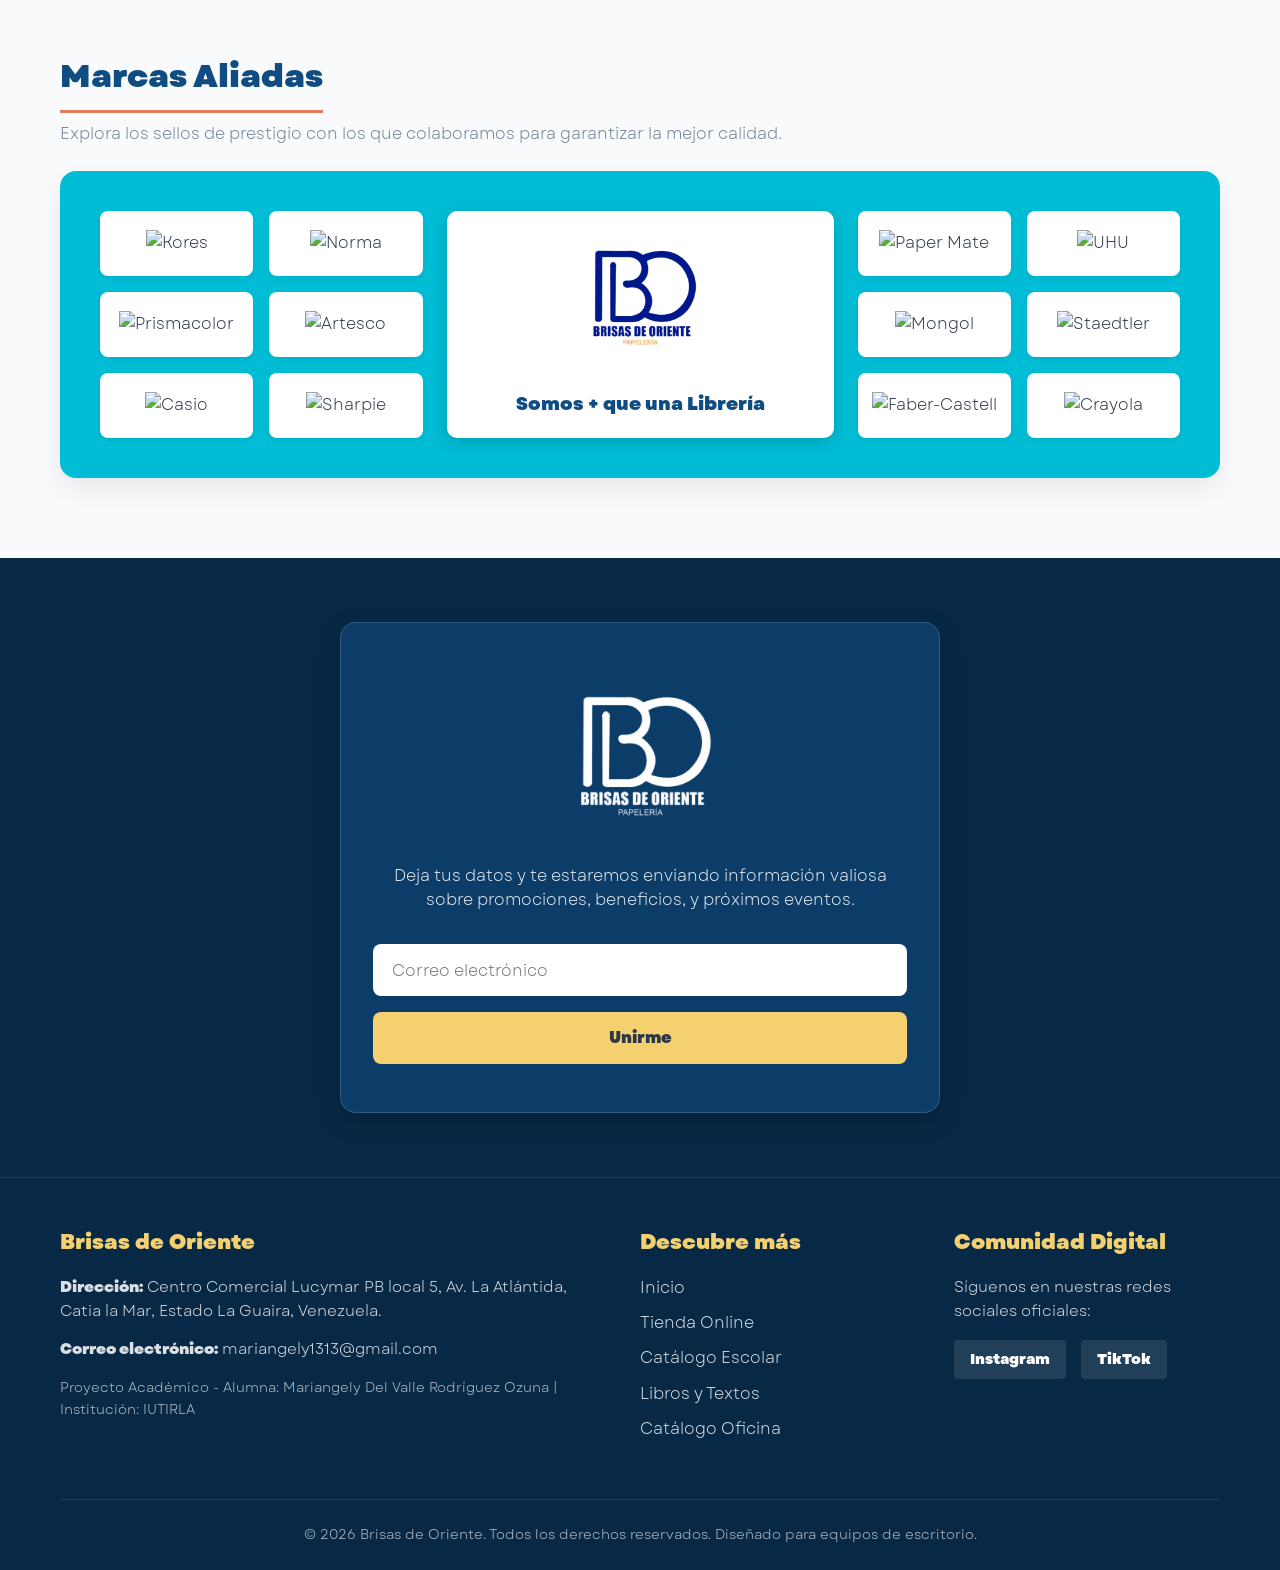
==== commit 28112971: "Update index.html" ====
--- a/index.html
+++ b/index.html
@@ -1,369 +1,738 @@
 <!DOCTYPE html>
+
 <html lang="es">
+
 <head>
-    <meta charset="UTF-8">
-    <meta name="viewport" content="width=device-width, initial-scale=1.0">
-    <title>Brisas de Oriente - Papelería Escolar y de Oficina</title>
-    <link rel="stylesheet" href="style.css">
+
+    <meta charset="UTF-8">
+
+    <meta name="viewport" content="width=device-width, initial-scale=1.0">
+
+    <title>Brisas de Oriente - Papelería Escolar y de Oficina</title>
+
+    <link rel="stylesheet" href="style.css">
+
 </head>
+
 <body>
 
-       <!-- Barra Superior -->
-    <div class="top-bar">
-        <div class="top-bar-container">
-            <span>📍 C.C. Lucymar PB Local 5, Av. La Atlántida, Catia la Mar, La Guaira</span>
-            <span>📦 Delivery disponible en La Guaira y Caracas (Pedidos mayores a 20$)</span>
-        </div>
-    </div>
-
-    <!-- Header Principal -->
+
+
+       <!-- Barra Superior -->
+
+    <div class="top-bar">
+
+        <div class="top-bar-container">
+
+            <span>📍 C.C. Lucymar PB Local 5, Av. La Atlántida, Catia la Mar, La Guaira</span>
+
+            <span>📦 Delivery disponible en La Guaira y Caracas (Pedidos mayores a 20$)</span>
+
+        </div>
+
+    </div>
+
+
+
+    <!-- Header Principal -->
+
 <header>
-        <div class="nav-container">
-            <div class="logo-area">
-                <img src="img/logo.png" alt="Brisas de Oriente Logo" class="logo-img" onerror="this.src='https://via.placeholder.com/150x50?text=Brisas+de+Oriente'">
-                <div class="logo-text">
-                    <h1>Brisas de Oriente</h1>
-                    <span>Papelería Escolar y de Oficina</span>
-                </div>
-            </div>
-
-            <div class="header-right">
-                <div class="search-bar-container">
-                    <input type="text" id="homeSearchInput" placeholder="Buscar productos, marcas, cuadernos..." onkeypress="handleSearch(event)">
-                    <button onclick="executeSearch()">🔍</button>
-                </div>
-                <ul class="nav-menu">
-                    <li><a href="index.html">Inicio</a></li>
-                    <li><a href="escolar.html">Escolar</a></li>
-                    <li><a href="libros.html">Libros y Textos</a></li>
-                    <li><a href="oficina.html">Oficina</a></li>
-                    <li><a href="tienda.html" style="color: var(--primary-blue);">Tienda Online</a></li>
-                </ul>
-            </div>
-
-            <button class="cart-btn" onclick="toggleCart()">
-                🛒 Carrito <span class="cart-count" id="cart-counter">0</span>
-            </button>
-        </div>
-    </header>
-    <!-- Contenido Principal -->
-    <div class="main-wrapper" id="inicio">
-
-        <!-- Sección Hero con Fondo, Frase Publicitaria, Imagen y 3 Bloques Centrados Abajo -->
-        <section class="hero-section">
-            <div class="hero-top-layout">
-                <div class="hero-content">
-                    <h2>Todo lo que necesitas en un solo lugar</h2>
-                    <p>Inspira tus días y potencia tus ideas. Encuentra artículos escolares, de oficina, textos y material creativo con la mejor calidad y atención garantizada.</p>
-                </div>
-                
-                <div style="background: transparent !important; border: none !important; box-shadow: none !important; padding: 0 !important; display: flex; align-items: right; justify-content: center; width: 380px;">
-                    <img src="img/logo2.png" alt="Logo Blanco Brisas de Oriente" style="width: 100%; max-height: 220px; object-fit: contain; background: transparent !important;" onerror="this.src='https://via.placeholder.com/300x180?text=Brisas+de+Oriente'">
-                </div>
-            </div>
-
-            <!-- 3 Bloques Centrados (Tienda, Horarios, Delivery) tal cual el esquema -->
-            <div class="hero-boxes-centered">
-                <div class="hero-box-item">
-                    <h4>Tienda</h4>
-                    <p>C.C. Lucymar, Catia la Mar, La Guaira</p>
-                </div>
-                <div class="hero-box-item">
-                    <h4>Horarios</h4>
-                    <p>Lun-Vie: 8am - 5pm<br>Sáb: 8am - 3pm</p>
-                </div>
-                <div class="hero-box-item">
-                    <h4>Delivery</h4>
-                    <p>Envíos seguros en La Guaira y Caracas</p>
-                </div>
-            </div>
-        </section>
-
-        <!-- Zona Hot (Productos en Oferta con fotos reales) -->
-        <section id="ofertas">
-            <h2 class="section-header">Zona Hot (Productos en Oferta)</h2>
-            <div class="products-grid">
-                
-                <div class="product-card">
-                    <div class="product-img-container">
-                        <span class="category-tag">Escolar</span>
-                        <img src="https://lh3.googleusercontent.com/hE1rF9ZZEye5SiPWK8bzxvqZup86st5t8peTK0Aa-FEBUB1q8ArHLOsgmPaZxO1c_FJNCshd7xVmP9JFKtkDE9dBrvCNVlEkmXI9L3MZ4RlSRN4" alt="Lápices Mongol">
-                    </div>
-                    <div class="product-info">
-                        <h3>Paper Mate - Caja de Lápices Mongol 12und</h3>
-                        <div>
-                            <div class="product-price">
-                                <span class="current-price">$3.80 USD</span>
-                                <span class="old-price">$4.50 USD</span>
-                            </div>
-                            <button class="btn-buy" onclick="addToCart('Paper Mate - Lápices Mongol', 3.80)">Añadir al carrito</button>
-                        </div>
-                    </div>
-                </div>
-
-                <div class="product-card">
-                    <div class="product-img-container">
-                        <span class="category-tag">Escolar</span>
-                        <img src="https://cdn.prod.website-files.com/626078556037c589033cb5e9/6448718889df4ac08c827186_Colores%20Kores.png" alt="Creyones Kores">
-                    </div>
-                    <div class="product-info">
-                        <h3>Kores - Creyones de madera 12 und</h3>
-                        <div>
-                            <div class="product-price">
-                                <span class="current-price">$5.50 USD</span>
-                                <span class="old-price">$6.80 USD</span>
-                            </div>
-                            <button class="btn-buy" onclick="addToCart('Kores - Creyones 12 und', 5.50)">Añadir al carrito</button>
-                        </div>
-                    </div>
-                </div>
-
-                <div class="product-card">
-                    <div class="product-img-container">
-                        <span class="category-tag" style="background-color: var(--accent-orange);">Best Sellers</span>
-                        <img src="https://encrypted-tbn0.gstatic.com/images?q=tbn:ANd9GcSC72uQWQlVRdbLdKb05VMMg-hveQVIWssCkaITaWHCobz9WXfqdRvFqP4&s=10" alt="Libro A través de mi ventana">
-                    </div>
-                    <div class="product-info">
-                        <h3>Santillana - Libro A través de mi ventana</h3>
-                        <div>
-                            <div class="product-price">
-                                <span class="current-price">$15.00 USD</span>
-                                <span class="old-price">$18.00 USD</span>
-                            </div>
-                            <button class="btn-buy" onclick="addToCart('Libro A través de mi ventana', 15.00)">Añadir al carrito</button>
-                        </div>
-                    </div>
-                </div>
-
-                <div class="product-card">
-                    <div class="product-img-container">
-                        <span class="category-tag">Escolar</span>
-                        <img src="https://encrypted-tbn0.gstatic.com/images?q=tbn:ANd9GcQkJthTy8Z0jjYbVLbh2qw0Mcv240ieA0Xug_Pja2n0fw&s=10" alt="Acuarelas Pointer">
-                    </div>
-                    <div class="product-info">
-                        <h3>Pointer - Set Acuarela 12 colores</h3>
-                        <div>
-                            <div class="product-price">
-                                <span class="current-price">$4.00 USD</span>
-                                <span class="old-price">$6.00 USD</span>
-                            </div>
-                            <button class="btn-buy" onclick="addToCart('Pointer - Set Acuarela', 4.00)">Añadir al carrito</button>
-                        </div>
-                    </div>
-                </div>
-
-            </div>
-        </section>
-
-        <!-- Catálogo Esencial -->
-        <section id="categorias">
-            <h2 class="section-header">Catálogo Esencial</h2>
-            <div class="categories-grid">
-                
-                <a href="escolar.html" class="category-card">
-                    <img src="https://images.unsplash.com/photo-1503676260728-1c00da094a0b?auto=format&fit=crop&w=600&q=80" alt="Escolar">
-                    <div class="category-overlay"><h3>Escolar (Ver 12 productos)</h3></div>
-                </a>
-
-                <a href="libros.html" class="category-card">
-                    <img src="https://images.unsplash.com/photo-1522748135503-2e0c9676752d?auto=format&fit=crop&w=600&q=80" alt="Libros">
-                    <div class="category-overlay"><h3>Libros y Textos (Ver 10 productos)</h3></div>
-                </a>
-
-                <a href="oficina.html" class="category-card">
-                    <img src="https://images.unsplash.com/photo-1497215728101-856f4ea42174?auto=format&fit=crop&w=600&q=80" alt="Oficina">
-                    <div class="category-overlay"><h3>Oficina (Ver 10 productos)</h3></div>
-                </a>
-
-            </div>
-        </section>
-
-        <!-- Marcas Aliadas -->
-        <section class="brands-section" id="marcas">
-            <h2 class="section-header" style="margin-bottom: 0.5rem;">Marcas Aliadas</h2>
-            <p style="color: #718096; margin-bottom: 1.5rem;">Explora los sellos de prestigio con los que colaboramos para garantizar la mejor calidad.</p>
-            
-            <div class="brands-banner-wrapper">
-                <div class="brands-layout-container">
-                    
-                    <div class="brands-column">
-                        <div class="brand-card-ref"><img src="https://upload.wikimedia.org/wikipedia/commons/1/11/Kores_Logo.jpg?utm_source=es.wikipedia.org&utm_campaign=index&utm_content=original" alt="Kores"></div>
-                        <div class="brand-card-ref"><img src="https://upload.wikimedia.org/wikipedia/commons/f/f8/Logo_Norma_nuevo.png?utm_source=es.wikipedia.org&utm_campaign=index&utm_content=original" alt="Norma"></div>
-                        <div class="brand-card-ref"><img src="https://upload.wikimedia.org/wikipedia/commons/thumb/f/f6/Prismacolor_logo.svg/1280px-Prismacolor_logo.svg.png?utm_source=es.wikipedia.org&utm_campaign=index&utm_content=thumbnail" alt="Prismacolor"></div>
-                        <div class="brand-card-ref"><img src="https://artescooficial.com/artesco_facebook.jpg" alt="Artesco"></div>
-                        <div class="brand-card-ref"><img src="https://logos-world.net/wp-content/uploads/2023/03/Casio-Logo.png" alt="Casio"></div>
-                        <div class="brand-card-ref"><img src="https://upload.wikimedia.org/wikipedia/commons/thumb/7/7e/Sharpie_markers_logo.svg/960px-Sharpie_markers_logo.svg.png?utm_source=es.wikipedia.org&utm_campaign=index&utm_content=thumbnail" alt="Sharpie"></div>
-                    </div>
-
-                    <div class="brands-center-box">
-                        <img src="img/logo.png" alt="Logo" onerror="this.src='https://via.placeholder.com/140x60?text=Logo'">
-                        <h3>Somos + que una Librería</h3>
-                    </div>
-
-                    <div class="brands-column">
-                        <div class="brand-card-ref"><img src="https://upload.wikimedia.org/wikipedia/commons/thumb/d/d7/Paper_mate_textlogo.svg/3840px-Paper_mate_textlogo.svg.png?utm_source=es.wikipedia.org&utm_campaign=index&utm_content=thumbnail" alt="Paper Mate"></div>
-                        <div class="brand-card-ref"><img src="https://upload.wikimedia.org/wikipedia/commons/7/7d/UHU_logo.svg?utm_source=es.wikipedia.org&utm_campaign=index&utm_content=original" alt="UHU"></div>
-                        <div class="brand-card-ref"><img src="https://sanfordbrandsvzla.com/wp-content/uploads/2025/02/mongol-imagen-home.png" alt="Mongol"></div>
-                        <div class="brand-card-ref"><img src="https://1000logos.net/wp-content/uploads/2022/07/Staedtler-logo.png" alt="Staedtler"></div>
-                        <div class="brand-card-ref"><img src="https://encrypted-tbn0.gstatic.com/images?q=tbn:ANd9GcT7XFwlZK2iCwqBMzZX99pZZMDnLP-3VdS514ZQTCfglg&s=10" alt="Faber-Castell"></div>
-                        <div class="brand-card-ref"><img src="https://1000marcas.net/wp-content/uploads/2020/11/Crayola-Logo.png" alt="Crayola"></div>
-                    </div>
-
-                </div>
-            </div>
-        </section>
-
-    </div>
-
-    <!-- Panel del Carrito -->
-    <div class="cart-modal" id="cartModal">
-        <div class="cart-header">
-            <h3>Tu Carrito de Compras</h3>
-            <button class="close-cart" onclick="toggleCart()">✕</button>
-        </div>
-        <div class="cart-items" id="cartItemsContainer">
-            <p style="color: #a0aec0; text-align: center; margin-top: 2rem;">Tu carrito está vacío.</p>
-        </div>
-        <div class="cart-footer">
-            <div class="cart-total">
-                <span>Total:</span>
-                <span id="cartTotalPrice">$0.00 USD</span>
-            </div>
-            <button class="btn-checkout" onclick="checkoutOrder()">Proceder al Pago</button>
-        </div>
-    </div>
-
-        <!-- Script del Carrito y Búsqueda -->
-    <script>
-        function executeSearch() {
-            const query = document.getElementById('homeSearchInput').value.trim();
-            if (query) {
-                window.location.href = `tienda.html?search=${encodeURIComponent(query)}`;
-            } else {
-                window.location.href = 'tienda.html';
-            }
-        }
-
-        function handleSearch(event) {
-            if (event.key === 'Enter') {
-                executeSearch();
-            }
-        }
-
-        let cart = JSON.parse(localStorage.getItem('cart_brisas')) || [];
-        updateCartUI();
-
-        function toggleCart() {
-            document.getElementById('cartModal').classList.toggle('open');
-        }
-
-        function addToCart(name, price) {
-            cart.push({ name, price });
-            localStorage.setItem('cart_brisas', JSON.stringify(cart));
-            updateCartUI();
-            toggleCart();
-        }
-
-        function updateCartUI() {
-            const counter = document.getElementById('cart-counter');
-            const container = document.getElementById('cartItemsContainer');
-            const totalElement = document.getElementById('cartTotalPrice');
-
-            if (counter) counter.innerText = cart.length;
-            if (!container) return;
-
-            if (cart.length === 0) {
-                container.innerHTML = '<p style="color: #a0aec0; text-align: center; margin-top: 2rem;">Tu carrito está vacío.</p>';
-                if (totalElement) totalElement.innerText = '$0.00 USD';
-                return;
-            }
-
-            let html = '';
-            let total = 0;
-
-            cart.forEach((item, index) => {
-                total += item.price;
-                html += `
-                    <div class="cart-item">
-                        <div>
-                            <strong>${item.name}</strong><br>
-                            <small>$${item.price.toFixed(2)} USD</small>
-                        </div>
-                        <button onclick="removeItem(${index})" style="background:#e53e3e; color:white; border:none; padding:0.2rem 0.5rem; border-radius:4px; cursor:pointer;">X</button>
-                    </div>
-                `;
-            });
-
-            container.innerHTML = html;
-            if (totalElement) totalElement.innerText = `$${total.toFixed(2)} USD`;
-        }
-
-        function removeItem(index) {
-            cart.splice(index, 1);
-            localStorage.setItem('cart_brisas', JSON.stringify(cart));
-            updateCartUI();
-        }
-
-        function checkoutOrder() {
-            if (cart.length === 0) {
-                alert('Tu carrito está vacío.');
-                return;
-            }
-            alert('¡Gracias por tu compra en Brisas de Oriente! Tu pedido ha sido procesado con éxito.');
-            cart = [];
-            localStorage.removeItem('cart_brisas');
-            updateCartUI();
-            toggleCart();
-        }
-    </script>
+
+        <div class="nav-container">
+
+            <div class="logo-area">
+
+                <img src="img/logo.png" alt="Brisas de Oriente Logo" class="logo-img" onerror="this.src='https://via.placeholder.com/150x50?text=Brisas+de+Oriente'">
+
+                <div class="logo-text">
+
+                    <h1>Brisas de Oriente</h1>
+
+                    <span>Papelería Escolar y de Oficina</span>
+
+                </div>
+
+            </div>
+
+
+
+            <div class="header-right">
+
+                <div class="search-bar-container">
+
+                    <input type="text" id="homeSearchInput" placeholder="Buscar productos, marcas, cuadernos..." onkeypress="handleSearch(event)">
+
+                    <button onclick="executeSearch()">🔍</button>
+
+                </div>
+
+                <ul class="nav-menu">
+
+                    <li><a href="index.html">Inicio</a></li>
+
+                    <li><a href="escolar.html">Escolar</a></li>
+
+                    <li><a href="libros.html">Libros y Textos</a></li>
+
+                    <li><a href="oficina.html">Oficina</a></li>
+
+                    <li><a href="tienda.html" style="color: var(--primary-blue);">Tienda Online</a></li>
+
+                </ul>
+
+            </div>
+
+
+
+            <button class="cart-btn" onclick="toggleCart()">
+
+                🛒 Carrito <span class="cart-count" id="cart-counter">0</span>
+
+            </button>
+
+        </div>
+
+    </header>
+
+    <!-- Contenido Principal -->
+
+    <div class="main-wrapper" id="inicio">
+
+
+
+        <!-- Sección Hero con Fondo, Frase Publicitaria, Imagen y 3 Bloques Centrados Abajo -->
+
+        <section class="hero-section">
+
+            <div class="hero-top-layout">
+
+                <div class="hero-content">
+
+                    <h2>Todo lo que necesitas en un solo lugar</h2>
+
+                    <p>Inspira tus días y potencia tus ideas. Encuentra artículos escolares, de oficina, textos y material creativo con la mejor calidad y atención garantizada.</p>
+
+                </div>
+
+                
+
+                <div style="background: transparent !important; border: none !important; box-shadow: none !important; padding: 0 !important; display: flex; align-items: right; justify-content: center; width: 380px;">
+
+                    <img src="img/logo2.png" alt="Logo Blanco Brisas de Oriente" style="width: 100%; max-height: 220px; object-fit: contain; background: transparent !important;" onerror="this.src='https://via.placeholder.com/300x180?text=Brisas+de+Oriente'">
+
+                </div>
+
+            </div>
+
+
+
+            <!-- 3 Bloques Centrados (Tienda, Horarios, Delivery) tal cual el esquema -->
+
+            <div class="hero-boxes-centered">
+
+                <div class="hero-box-item">
+
+                    <h4>Tienda</h4>
+
+                    <p>C.C. Lucymar, Catia la Mar, La Guaira</p>
+
+                </div>
+
+                <div class="hero-box-item">
+
+                    <h4>Horarios</h4>
+
+                    <p>Lun-Vie: 8am - 5pm<br>Sáb: 8am - 3pm</p>
+
+                </div>
+
+                <div class="hero-box-item">
+
+                    <h4>Delivery</h4>
+
+                    <p>Envíos seguros en La Guaira y Caracas</p>
+
+                </div>
+
+            </div>
+
+        </section>
+
+
+
+        <!-- Zona Hot (Productos en Oferta con fotos reales) -->
+
+        <section id="ofertas">
+
+            <h2 class="section-header">Zona Hot (Productos en Oferta)</h2>
+
+            <div class="products-grid">
+
+                
+
+                <div class="product-card">
+
+                    <div class="product-img-container">
+
+                        <span class="category-tag">Escolar</span>
+
+                        <img src="https://lh3.googleusercontent.com/hE1rF9ZZEye5SiPWK8bzxvqZup86st5t8peTK0Aa-FEBUB1q8ArHLOsgmPaZxO1c_FJNCshd7xVmP9JFKtkDE9dBrvCNVlEkmXI9L3MZ4RlSRN4" alt="Lápices Mongol">
+
+                    </div>
+
+                    <div class="product-info">
+
+                        <h3>Paper Mate - Caja de Lápices Mongol 12und</h3>
+
+                        <div>
+
+                            <div class="product-price">
+
+                                <span class="current-price">$3.80 USD</span>
+
+                                <span class="old-price">$4.50 USD</span>
+
+                            </div>
+
+                            <button class="btn-buy" onclick="addToCart('Paper Mate - Lápices Mongol', 3.80)">Añadir al carrito</button>
+
+                        </div>
+
+                    </div>
+
+                </div>
+
+
+
+                <div class="product-card">
+
+                    <div class="product-img-container">
+
+                        <span class="category-tag">Escolar</span>
+
+                        <img src="https://cdn.prod.website-files.com/626078556037c589033cb5e9/6448718889df4ac08c827186_Colores%20Kores.png" alt="Creyones Kores">
+
+                    </div>
+
+                    <div class="product-info">
+
+                        <h3>Kores - Creyones de madera 12 und</h3>
+
+                        <div>
+
+                            <div class="product-price">
+
+                                <span class="current-price">$5.50 USD</span>
+
+                                <span class="old-price">$6.80 USD</span>
+
+                            </div>
+
+                            <button class="btn-buy" onclick="addToCart('Kores - Creyones 12 und', 5.50)">Añadir al carrito</button>
+
+                        </div>
+
+                    </div>
+
+                </div>
+
+
+
+                <div class="product-card">
+
+                    <div class="product-img-container">
+
+                        <span class="category-tag" style="background-color: var(--accent-orange);">Best Sellers</span>
+
+                        <img src="https://encrypted-tbn0.gstatic.com/images?q=tbn:ANd9GcSC72uQWQlVRdbLdKb05VMMg-hveQVIWssCkaITaWHCobz9WXfqdRvFqP4&s=10" alt="Libro A través de mi ventana">
+
+                    </div>
+
+                    <div class="product-info">
+
+                        <h3>Santillana - Libro A través de mi ventana</h3>
+
+                        <div>
+
+                            <div class="product-price">
+
+                                <span class="current-price">$15.00 USD</span>
+
+                                <span class="old-price">$18.00 USD</span>
+
+                            </div>
+
+                            <button class="btn-buy" onclick="addToCart('Libro A través de mi ventana', 15.00)">Añadir al carrito</button>
+
+                        </div>
+
+                    </div>
+
+                </div>
+
+
+
+                <div class="product-card">
+
+                    <div class="product-img-container">
+
+                        <span class="category-tag">Escolar</span>
+
+                        <img src="https://encrypted-tbn0.gstatic.com/images?q=tbn:ANd9GcQkJthTy8Z0jjYbVLbh2qw0Mcv240ieA0Xug_Pja2n0fw&s=10" alt="Acuarelas Pointer">
+
+                    </div>
+
+                    <div class="product-info">
+
+                        <h3>Pointer - Set Acuarela 12 colores</h3>
+
+                        <div>
+
+                            <div class="product-price">
+
+                                <span class="current-price">$4.00 USD</span>
+
+                                <span class="old-price">$6.00 USD</span>
+
+                            </div>
+
+                            <button class="btn-buy" onclick="addToCart('Pointer - Set Acuarela', 4.00)">Añadir al carrito</button>
+
+                        </div>
+
+                    </div>
+
+                </div>
+
+
+
+            </div>
+
+        </section>
+
+
+
+        <!-- Catálogo Esencial -->
+
+        <section id="categorias">
+
+            <h2 class="section-header">Catálogo Esencial</h2>
+
+            <div class="categories-grid">
+
+                
+
+                <a href="escolar.html" class="category-card">
+
+                    <img src="https://images.unsplash.com/photo-1503676260728-1c00da094a0b?auto=format&fit=crop&w=600&q=80" alt="Escolar">
+
+                    <div class="category-overlay"><h3>Escolar (Ver 12 productos)</h3></div>
+
+                </a>
+
+
+
+                <a href="libros.html" class="category-card">
+
+                    <img src="https://images.unsplash.com/photo-1522748135503-2e0c9676752d?auto=format&fit=crop&w=600&q=80" alt="Libros">
+
+                    <div class="category-overlay"><h3>Libros y Textos (Ver 10 productos)</h3></div>
+
+                </a>
+
+
+
+                <a href="oficina.html" class="category-card">
+
+                    <img src="https://images.unsplash.com/photo-1497215728101-856f4ea42174?auto=format&fit=crop&w=600&q=80" alt="Oficina">
+
+                    <div class="category-overlay"><h3>Oficina (Ver 10 productos)</h3></div>
+
+                </a>
+
+
+
+            </div>
+
+        </section>
+
+
+
+        <!-- Marcas Aliadas -->
+
+        <section class="brands-section" id="marcas">
+
+            <h2 class="section-header" style="margin-bottom: 0.5rem;">Marcas Aliadas</h2>
+
+            <p style="color: #718096; margin-bottom: 1.5rem;">Explora los sellos de prestigio con los que colaboramos para garantizar la mejor calidad.</p>
+
+            
+
+            <div class="brands-banner-wrapper">
+
+                <div class="brands-layout-container">
+
+                    
+
+                    <div class="brands-column">
+
+                        <div class="brand-card-ref"><img src="https://upload.wikimedia.org/wikipedia/commons/1/11/Kores_Logo.jpg?utm_source=es.wikipedia.org&utm_campaign=index&utm_content=original" alt="Kores"></div>
+
+                        <div class="brand-card-ref"><img src="https://upload.wikimedia.org/wikipedia/commons/f/f8/Logo_Norma_nuevo.png?utm_source=es.wikipedia.org&utm_campaign=index&utm_content=original" alt="Norma"></div>
+
+                        <div class="brand-card-ref"><img src="https://upload.wikimedia.org/wikipedia/commons/thumb/f/f6/Prismacolor_logo.svg/1280px-Prismacolor_logo.svg.png?utm_source=es.wikipedia.org&utm_campaign=index&utm_content=thumbnail" alt="Prismacolor"></div>
+
+                        <div class="brand-card-ref"><img src="https://artescooficial.com/artesco_facebook.jpg" alt="Artesco"></div>
+
+                        <div class="brand-card-ref"><img src="https://logos-world.net/wp-content/uploads/2023/03/Casio-Logo.png" alt="Casio"></div>
+
+                        <div class="brand-card-ref"><img src="https://upload.wikimedia.org/wikipedia/commons/thumb/7/7e/Sharpie_markers_logo.svg/960px-Sharpie_markers_logo.svg.png?utm_source=es.wikipedia.org&utm_campaign=index&utm_content=thumbnail" alt="Sharpie"></div>
+
+                    </div>
+
+
+
+                    <div class="brands-center-box">
+
+                        <img src="img/logo.png" alt="Logo" onerror="this.src='https://via.placeholder.com/140x60?text=Logo'">
+
+                        <h3>Somos + que una Librería</h3>
+
+                    </div>
+
+
+
+                    <div class="brands-column">
+
+                        <div class="brand-card-ref"><img src="https://upload.wikimedia.org/wikipedia/commons/thumb/d/d7/Paper_mate_textlogo.svg/3840px-Paper_mate_textlogo.svg.png?utm_source=es.wikipedia.org&utm_campaign=index&utm_content=thumbnail" alt="Paper Mate"></div>
+
+                        <div class="brand-card-ref"><img src="https://upload.wikimedia.org/wikipedia/commons/7/7d/UHU_logo.svg?utm_source=es.wikipedia.org&utm_campaign=index&utm_content=original" alt="UHU"></div>
+
+                        <div class="brand-card-ref"><img src="https://sanfordbrandsvzla.com/wp-content/uploads/2025/02/mongol-imagen-home.png" alt="Mongol"></div>
+
+                        <div class="brand-card-ref"><img src="https://1000logos.net/wp-content/uploads/2022/07/Staedtler-logo.png" alt="Staedtler"></div>
+
+                        <div class="brand-card-ref"><img src="https://encrypted-tbn0.gstatic.com/images?q=tbn:ANd9GcT7XFwlZK2iCwqBMzZX99pZZMDnLP-3VdS514ZQTCfglg&s=10" alt="Faber-Castell"></div>
+
+                        <div class="brand-card-ref"><img src="https://1000marcas.net/wp-content/uploads/2020/11/Crayola-Logo.png" alt="Crayola"></div>
+
+                    </div>
+
+
+
+                </div>
+
+            </div>
+
+        </section>
+
+
+
+    </div>
+
+
+
+    <!-- Panel del Carrito -->
+
+    <div class="cart-modal" id="cartModal">
+
+        <div class="cart-header">
+
+            <h3>Tu Carrito de Compras</h3>
+
+            <button class="close-cart" onclick="toggleCart()">✕</button>
+
+        </div>
+
+        <div class="cart-items" id="cartItemsContainer">
+
+            <p style="color: #a0aec0; text-align: center; margin-top: 2rem;">Tu carrito está vacío.</p>
+
+        </div>
+
+        <div class="cart-footer">
+
+            <div class="cart-total">
+
+                <span>Total:</span>
+
+                <span id="cartTotalPrice">$0.00 USD</span>
+
+            </div>
+
+            <button class="btn-checkout" onclick="checkoutOrder()">Proceder al Pago</button>
+
+        </div>
+
+    </div>
+
+
+
+        <!-- Script del Carrito y Búsqueda -->
+
+    <script>
+
+        function executeSearch() {
+
+            const query = document.getElementById('homeSearchInput').value.trim();
+
+            if (query) {
+
+                window.location.href = `tienda.html?search=${encodeURIComponent(query)}`;
+
+            } else {
+
+                window.location.href = 'tienda.html';
+
+            }
+
+        }
+
+
+
+        function handleSearch(event) {
+
+            if (event.key === 'Enter') {
+
+                executeSearch();
+
+            }
+
+        }
+
+
+
+        let cart = JSON.parse(localStorage.getItem('cart_brisas')) || [];
+
+        updateCartUI();
+
+
+
+        function toggleCart() {
+
+            document.getElementById('cartModal').classList.toggle('open');
+
+        }
+
+
+
+        function addToCart(name, price) {
+
+            cart.push({ name, price });
+
+            localStorage.setItem('cart_brisas', JSON.stringify(cart));
+
+            updateCartUI();
+
+            toggleCart();
+
+        }
+
+
+
+        function updateCartUI() {
+
+            const counter = document.getElementById('cart-counter');
+
+            const container = document.getElementById('cartItemsContainer');
+
+            const totalElement = document.getElementById('cartTotalPrice');
+
+
+
+            if (counter) counter.innerText = cart.length;
+
+            if (!container) return;
+
+
+
+            if (cart.length === 0) {
+
+                container.innerHTML = '<p style="color: #a0aec0; text-align: center; margin-top: 2rem;">Tu carrito está vacío.</p>';
+
+                if (totalElement) totalElement.innerText = '$0.00 USD';
+
+                return;
+
+            }
+
+
+
+            let html = '';
+
+            let total = 0;
+
+
+
+            cart.forEach((item, index) => {
+
+                total += item.price;
+
+                html += `
+
+                    <div class="cart-item">
+
+                        <div>
+
+                            <strong>${item.name}</strong><br>
+
+                            <small>$${item.price.toFixed(2)} USD</small>
+
+                        </div>
+
+                        <button onclick="removeItem(${index})" style="background:#e53e3e; color:white; border:none; padding:0.2rem 0.5rem; border-radius:4px; cursor:pointer;">X</button>
+
+                    </div>
+
+                `;
+
+            });
+
+
+
+            container.innerHTML = html;
+
+            if (totalElement) totalElement.innerText = `$${total.toFixed(2)} USD`;
+
+        }
+
+
+
+        function removeItem(index) {
+
+            cart.splice(index, 1);
+
+            localStorage.setItem('cart_brisas', JSON.stringify(cart));
+
+            updateCartUI();
+
+        }
+
+
+
+        function checkoutOrder() {
+
+            if (cart.length === 0) {
+
+                alert('Tu carrito está vacío.');
+
+                return;
+
+            }
+
+            alert('¡Gracias por tu compra en Brisas de Oriente! Tu pedido ha sido procesado con éxito.');
+
+            cart = [];
+
+            localStorage.removeItem('cart_brisas');
+
+            updateCartUI();
+
+            toggleCart();
+
+        }
+
+    </script>
+
 </body>
+
 <footer id="contacto">
-        
-        <!-- Sección de Suscripción al Boletín -->
+
+        
+
+        <!-- Sección de Suscripción al Boletín -->
+
 <div class="newsletter-section">
-            <div class="newsletter-container">
-                <!-- Aquí usará tu logo blanco (logo2.png) -->
-                <img src="img/logo2.png" alt="Brisas de Oriente Logo Blanco" class="newsletter-logo" onerror="this.src='https://via.placeholder.com/120x50?text=Brisas+de+Oriente'">
-                <p>Deja tus datos y te estaremos enviando información valiosa sobre promociones, beneficios, y próximos eventos.</p>
-                
-                <form class="newsletter-form" onsubmit="event.preventDefault(); alert('¡Gracias por suscribirte a nuestro boletín!');">
-                    <input type="email" class="newsletter-input" placeholder="Correo electrónico" required>
-                    <button type="submit" class="newsletter-btn">Unirme</button>
-                </form>
-            </div>
-        </div>
-        <!-- Enlaces y Datos de la Tienda -->
-        <div class="footer-container" style="padding-top: 3rem;">
-            <div class="footer-col">
-                <h3>Brisas de Oriente</h3>
-                <p><strong>Dirección:</strong> Centro Comercial Lucymar PB local 5, Av. La Atlántida, Catia la Mar, Estado La Guaira, Venezuela.</p>
-                <p><strong>Correo electrónico:</strong> mariangely1313@gmail.com</p>
-                <p style="margin-top: 1rem; font-size: 0.85rem; opacity: 0.7;">Proyecto Académico - Alumna: Mariangely Del Valle Rodríguez Ozuna | Institución: IUTIRLA</p>
-            </div>
-            
-            <div class="footer-col">
-                <h3>Descubre más</h3>
-                <ul>
-                    <li><a href="index.html">Inicio</a></li>
-                    <li><a href="tienda.html">Tienda Online</a></li>
-                    <li><a href="escolar.html">Catálogo Escolar</a></li>
-                    <li><a href="libros.html">Libros y Textos</a></li>
-                    <li><a href="oficina.html">Catálogo Oficina</a></li>
-                </ul>
-            </div>
-
-            <div class="footer-col">
-                <h3>Comunidad Digital</h3>
-                <p>Síguenos en nuestras redes sociales oficiales:</p>
-                <div class="social-icons-footer">
-                    <a href="https://www.instagram.com/libreria_brisasdeoriente" target="_blank" class="social-badge">Instagram</a>
-                    <a href="https://www.tiktok.com/@libreriabrisasdeo" target="_blank" class="social-badge">TikTok</a>
-                </div>
-            </div>
-        </div>
-
-        <div class="footer-bottom">
-            <p>&copy; 2026 Brisas de Oriente. Todos los derechos reservados. Diseñado para equipos de escritorio.</p>
-        </div>
-    </footer>
-</html>
+
+            <div class="newsletter-container">
+
+                <!-- Aquí usará tu logo blanco (logo2.png) -->
+
+                <img src="img/logo2.png" alt="Brisas de Oriente Logo Blanco" class="newsletter-logo" onerror="this.src='https://via.placeholder.com/120x50?text=Brisas+de+Oriente'">
+
+                <p>Deja tus datos y te estaremos enviando información valiosa sobre promociones, beneficios, y próximos eventos.</p>
+
+                
+
+                <form class="newsletter-form" onsubmit="event.preventDefault(); alert('¡Gracias por suscribirte a nuestro boletín!');">
+
+                    <input type="email" class="newsletter-input" placeholder="Correo electrónico" required>
+
+                    <button type="submit" class="newsletter-btn">Unirme</button>
+
+                </form>
+
+            </div>
+
+        </div>
+
+        <!-- Enlaces y Datos de la Tienda -->
+
+        <div class="footer-container" style="padding-top: 3rem;">
+
+            <div class="footer-col">
+
+                <h3>Brisas de Oriente</h3>
+
+                <p><strong>Dirección:</strong> Centro Comercial Lucymar PB local 5, Av. La Atlántida, Catia la Mar, Estado La Guaira, Venezuela.</p>
+
+                <p><strong>Correo electrónico:</strong> mariangely1313@gmail.com</p>
+
+                <p style="margin-top: 1rem; font-size: 0.85rem; opacity: 0.7;">Proyecto Académico - Alumna: Mariangely Del Valle Rodríguez Ozuna | Institución: IUTIRLA</p>
+
+            </div>
+
+            
+
+            <div class="footer-col">
+
+                <h3>Descubre más</h3>
+
+                <ul>
+
+                    <li><a href="index.html">Inicio</a></li>
+
+                    <li><a href="tienda.html">Tienda Online</a></li>
+
+                    <li><a href="escolar.html">Catálogo Escolar</a></li>
+
+                    <li><a href="libros.html">Libros y Textos</a></li>
+
+                    <li><a href="oficina.html">Catálogo Oficina</a></li>
+
+                </ul>
+
+            </div>
+
+
+
+            <div class="footer-col">
+
+                <h3>Comunidad Digital</h3>
+
+                <p>Síguenos en nuestras redes sociales oficiales:</p>
+
+                <div class="social-icons-footer">
+
+                    <a href="https://www.instagram.com/libreria_brisasdeoriente" target="_blank" class="social-badge">Instagram</a>
+
+                    <a href="https://www.tiktok.com/@libreriabrisasdeo" target="_blank" class="social-badge">TikTok</a>
+
+                </div>
+
+            </div>
+
+        </div>
+
+
+
+        <div class="footer-bottom">
+
+            <p>&copy; 2026 Brisas de Oriente. Todos los derechos reservados. Diseñado para equipos de escritorio.</p>
+
+        </div>
+
+    </footer>
+
+</html> 
+
--- a/style.css
+++ b/style.css
@@ -1,8 +1,6 @@
 /* ==========================================
    BRISAS DE ORIENTE - HOJA DE ESTILOS CSS
    ========================================== */
-
-/* Definición de Fuentes Locales */
 @font-face {
     font-family: 'Garet';
     src: url('fonts/Garet-Book.woff2') format('woff2');
@@ -19,7 +17,6 @@
     font-display: swap;
 }
 
-/* Variables Globales */
 :root {
     --primary-blue: #0f4c81;
     --dark-blue: #082946;
@@ -31,24 +28,36 @@
     --border-color: #cbd5e0;
 }
 
-/* Reset Básico */
 * {
     margin: 0;
     padding: 0;
     box-sizing: border-box;
-    font-family: 'Garet', sans-serif !important; /* Forzar uso de Garet */
+    font-family: 'Garet', sans-serif !important;
+}
+:root {
+    --primary-blue: #0f4c81;
+    --dark-blue: #082946;
+    --accent-orange: #e27d60;
+    --accent-yellow: #f4d06f;
+    --bg-light: #f8fafc;
+    --text-dark: #2d3748;
+    --white: #ffffff;
+    --border-color: #cbd5e0;
+}
+
+* {
+    margin: 0;
+    padding: 0;
+    box-sizing: border-box;
+    font-family: 'Segoe UI', Tahoma, Geneva, Verdana, sans-serif;
 }
 
 body {
     background-color: var(--bg-light);
     color: var(--text-dark);
     line-height: 1.6;
-    min-width: 1200px; /* Evita que se rompa en pantallas pequeñas */
-}
-
-/* ==========================================
-   HEADER Y NAVEGACIÓN
-   ========================================== */
+    min-width: 1200px;
+}
 
 /* Barra Superior de Contacto */
 .top-bar {
@@ -66,7 +75,7 @@
     align-items: center;
 }
 
-/* Header Principal y Contenedor de Navegación */
+/* Header Principal */
 header {
     background-color: var(--white);
     box-shadow: 0 2px 8px rgba(0,0,0,0.06);
@@ -80,11 +89,10 @@
     margin: 0 auto;
     padding: 1rem 0;
     display: flex;
-    justify-content: space-between; /* Logo a la izq, Derecha a la der */
-    align-items: center;
-}
-
-/* Área del Logo (Izquierda) */
+    justify-content: space-between; /* Separa logo de la derecha */
+    align-items: center;
+}
+
 .logo-area {
     display: flex;
     align-items: center;
@@ -92,69 +100,53 @@
 }
 
 .logo-img {
-    height: 55px; /* Tamaño original */
+    height: 55px;
     width: auto;
-    object-fit: contain;
-}
-
-.logo-text h1 {
-    font-size: 1.4rem;
-    color: var(--primary-blue);
-    font-weight: 700;
-}
-
-.logo-text span {
-    font-size: 0.8rem;
-    color: #718096;
-}
-
-/* Contenedor Derecho: Búsqueda y Menú (Alineados a la derecha) */
+      object-fit: contain;
+}
+
+.logo-text h1 { font-size: 1.3rem; color: var(--primary-blue); font-weight: 700; }
+.logo-text span { font-size: 0.75rem; color: #718096; }
+
+/* Contenedor derecho: búsqueda arriba, menú y carrito abajo, alineado a la derecha */
 .header-right {
     display: flex;
-    flex-direction: column; /* Coloca buscador arriba, menú abajo */
-    align-items: flex-end;  /* Alinea todo el bloque a la derecha */
-    gap: 8px;               /* Espacio entre buscador y botones */
-}
-
-/* Barra de Búsqueda (Estilizada) */
+    flex-direction: column;
+    align-items: flex-end;
+    gap: 10px;
+}
+
 .search-bar-container {
     display: flex;
     align-items: center;
     border: 2px solid var(--primary-blue);
-    border-radius: 8px; /* Lados más redondeados */
+    border-radius: 6px;
     overflow: hidden;
     background: var(--white);
-    width: 400px; /* Un poco más ancha */
+    width: 350px;
 }
 
 .search-bar-container input {
     border: none;
-    padding: 0.6rem 1rem;
+    padding: 0.5rem 1rem;
     outline: none;
     width: 100%;
-    font-size: 1rem;
+    font-size: 0.95rem;
 }
 
 .search-bar-container button {
     background-color: var(--primary-blue);
     color: var(--white);
     border: none;
-    padding: 0.6rem 1.2rem;
+    padding: 0.5rem 1rem;
     cursor: pointer;
     font-weight: bold;
 }
 
-/* Contenedor de los botones de navegación (Inicio, Escolar...) */
-.menu-cart-row {
-    display: flex;
-    align-items: center;
-    gap: 2rem; /* Espacio entre el último enlace y el botón carrito */
-}
-
 .nav-menu {
     list-style: none;
     display: flex;
-    gap: 2rem; /* Espacio entre botones del menú */
+    gap: 2rem;
 }
 
 .nav-menu a {
@@ -163,19 +155,17 @@
     font-weight: 600;
     font-size: 0.95rem;
     transition: color 0.2s;
-    white-space: nowrap; /* Evita que los textos se partan */
 }
 
 .nav-menu a:hover {
     color: var(--primary-blue);
 }
 
-/* Botón del Carrito */
 .cart-btn {
     background-color: var(--primary-blue);
     color: var(--white);
-    padding: 0.6rem 1.2rem;
-    border-radius: 8px;
+    padding: 0.5rem 1rem;
+    border-radius: 6px;
     display: flex;
     align-items: center;
     gap: 8px;
@@ -193,20 +183,19 @@
 .cart-count {
     background-color: var(--accent-orange);
     color: var(--white);
-    padding: 0.15rem 0.6rem;
+    padding: 0.1rem 0.5rem;
     border-radius: 50%;
     font-size: 0.85rem;
-    margin-left: 5px;
-}
-
-/* ==========================================
-   SECCIÓN HERO / BANNER
-   ========================================== */
+}
+/* Secciones Generales */
 .main-wrapper {
     width: 1160px;
     margin: 2rem auto;
 }
 
+/* ==========================================
+   SECCIÓN HERO / BANNER PRINCIPAL (CORREGIDO)
+   ========================================== */
 .hero-section {
     background: linear-gradient(rgba(8, 41, 70, 0.85), rgba(15, 76, 129, 0.85)), 
                 url('https://www.revistaestilo.net/binrepository/1501x1000/0c0/0d0/none/179468266/UCMC/655cfdc3c498f145310377_9022394_20241111142522.jpg');
@@ -214,7 +203,7 @@
     background-position: center;
     color: var(--white);
     border-radius: 12px;
-    padding: 3rem 2.5rem;
+    padding: 3rem 2.5rem 2.5rem 2.5rem;
     margin-bottom: 3rem;
     box-shadow: 0 10px 25px rgba(15,76,129,0.2);
 }
@@ -233,75 +222,75 @@
 }
 
 .hero-content h2 {
-    font-size: 2.5rem;
-    margin-bottom: 1rem;
+    font-size: 2.4rem;
+    margin-bottom: 0.8rem;
     line-height: 1.2;
     font-weight: 800;
 }
 
 .hero-content p {
-    font-size: 1.1rem;
+    font-size: 1.05rem;
     opacity: 0.95;
 }
 
-/* Logo Grande, Transparente y a la Derecha (Enlace a index.html) */
+/* Logo Grande, Transparente y a la Derecha */
+/* Forzar contenedor totalmente transparente y sin bordes */
 .hero-image-container {
     background: transparent !important;
+    background-color: transparent !important;
     padding: 0 !important;
     border: none !important;
     box-shadow: none !important;
     display: flex;
     align-items: center;
-    justify-content: center;
-    width: 350px;
+    justify-content: flex-end;
+    width: 380px;
     flex-shrink: 0;
-    text-decoration: none; /* Quita subrayado si es enlace */
 }
 
 .hero-image-container img {
     width: 100%;
     max-height: 220px;
     object-fit: contain;
-}
-
+    background: transparent !important;
+}
 /* Los 3 Bloques Inferiores (Tienda, Horarios, Delivery) */
 .hero-boxes-centered {
     display: grid;
     grid-template-columns: repeat(3, 1fr);
-    gap: 1.5rem;
-    background: rgba(255, 255, 255, 0.15);
-    padding: 1.5rem;
+    gap: 1.2rem;
+    background: rgba(255, 255, 255, 0.1);
+    padding: 1.2rem;
     border-radius: 10px;
-    backdrop-filter: blur(5px);
-    border: 1px solid rgba(255, 255, 255, 0.3);
+    backdrop-filter: blur(6px);
+    border: 2px solid rgba(49, 130, 206, 0.5);
+    width: 100%;
 }
 
 .hero-box-item {
-    background: rgba(26, 54, 93, 0.95);
-    padding: 1.5rem;
+    background: rgba(26, 54, 93, 0.9);
+    padding: 1rem;
     border-radius: 8px;
     text-align: center;
     border-top: 4px solid var(--accent-orange);
 }
 
 .hero-box-item h4 {
-    font-size: 1.1rem;
+    font-size: 1rem;
     color: var(--accent-yellow);
-    margin-bottom: 0.5rem;
+    margin-bottom: 0.4rem;
     font-weight: 700;
     text-transform: uppercase;
     letter-spacing: 0.5px;
 }
 
 .hero-box-item p {
-    font-size: 0.9rem;
+    font-size: 0.85rem;
     opacity: 0.9;
-    line-height: 1.4;
-}
-
-/* ==========================================
-   SECCIONES DE PRODUCTOS Y CATEGORÍAS
-   ========================================== */
+    margin: 0;
+}
+
+/* Títulos de Sección */
 .section-header {
     font-size: 2rem;
     color: var(--primary-blue);
@@ -331,16 +320,16 @@
     display: flex;
     flex-direction: column;
     justify-content: space-between;
-    height: 420px; /* Altura fija para tarjetas uniformes */
+    height: 400px; 
 }
 
 .product-card:hover {
     transform: translateY(-5px);
-    box-shadow: 0 10px 20px rgba(0,0,0,0.1);
+    box-shadow: 0 10px 20px rgba(0,0,0,0.08);
 }
 
 .product-img-container {
-    height: 200px;
+    height: 190px;
     background-color: #ffffff;
     display: flex;
     align-items: center;
@@ -363,7 +352,7 @@
     background-color: var(--primary-blue);
     color: var(--white);
     font-size: 0.75rem;
-    padding: 0.3rem 0.7rem;
+    padding: 0.2rem 0.6rem;
     border-radius: 4px;
     font-weight: 600;
     z-index: 10;
@@ -378,30 +367,28 @@
 }
 
 .product-info h3 {
-    font-size: 1rem;
+    font-size: 0.95rem;
     color: var(--text-dark);
-    margin-bottom: 0.8rem;
-    line-height: 1.4;
+    margin-bottom: 0.5rem;
+    line-height: 1.3;
     font-weight: 600;
-    height: 2.8em; /* Limita título a 2 líneas */
-    overflow: hidden;
 }
 
 .product-price {
     display: flex;
     align-items: baseline;
     gap: 10px;
-    margin-bottom: 1rem;
+    margin-bottom: 0.8rem;
 }
 
 .current-price {
-    font-size: 1.2rem;
+    font-size: 1.15rem;
     font-weight: 800;
     color: var(--primary-blue);
 }
 
 .old-price {
-    font-size: 0.9rem;
+    font-size: 0.85rem;
     color: #a0aec0;
     text-decoration: line-through;
 }
@@ -411,8 +398,8 @@
     background-color: var(--primary-blue);
     color: var(--white);
     border: none;
-    padding: 0.7rem;
-    border-radius: 6px;
+    padding: 0.6rem;
+    border-radius: 5px;
     font-weight: 600;
     cursor: pointer;
     transition: background 0.2s;
@@ -431,11 +418,11 @@
 }
 
 .category-card {
-    height: 250px;
-    border-radius: 12px;
+    height: 220px;
+    border-radius: 10px;
     position: relative;
     overflow: hidden;
-    box-shadow: 0 4px 10px rgba(0,0,0,0.08);
+    box-shadow: 0 4px 10px rgba(0,0,0,0.06);
     display: flex;
     align-items: flex-end;
     text-decoration: none;
@@ -460,11 +447,297 @@
     z-index: 2;
     background: linear-gradient(to top, rgba(8,41,70,0.95), transparent);
     width: 100%;
-    padding: 2rem;
+    padding: 1.5rem;
 }
 
 .category-overlay h3 {
     color: var(--white);
-    font-size: 1.6rem;
+    font-size: 1.5rem;
     font-weight: 700;
-    text-shadow: 0
+}
+
+/* Marcas Aliadas */
+.brands-banner-wrapper {
+    background-color: #00bcd4;
+    border-radius: 16px;
+    padding: 2.5rem;
+    margin-bottom: 4rem;
+    box-shadow: 0 10px 25px rgba(0,0,0,0.08);
+}
+
+.brands-layout-container {
+    display: grid;
+    grid-template-columns: 1fr 1.2fr 1fr;
+    gap: 1.5rem;
+    align-items: center;
+}
+
+.brands-column {
+    display: grid;
+    grid-template-columns: repeat(2, 1fr);
+    gap: 1rem;
+}
+
+.brand-card-ref {
+    background-color: var(--white);
+    border-radius: 8px;
+    padding: 0.6rem;
+    height: 65px;
+    display: flex;
+    align-items: center;
+    justify-content: center;
+    box-shadow: 0 2px 6px rgba(0,0,0,0.05);
+    transition: transform 0.2s;
+}
+
+.brand-card-ref img {
+    max-width: 100%;
+    max-height: 100%;
+    object-fit: contain;
+}
+
+.brand-card-ref:hover {
+    transform: scale(1.03);
+}
+
+.brands-center-box {
+    background-color: #ffffff;
+    color: var(--primary-blue);
+    border-radius: 10px;
+    padding: 1.2rem 1rem;
+    text-align: center;
+    box-shadow: 0 4px 15px rgba(0,0,0,0.15);
+    display: flex;
+    flex-direction: column;
+    align-items: center;
+    justify-content: space-between;
+    height: 100%;
+}
+
+.brands-center-box img {
+    width: 100%;
+    max-height: 135px;
+    object-fit: contain;
+    flex-grow: 1;
+}
+
+.brands-center-box h3 {
+    color: var(--primary-blue);
+    font-size: 1.15rem;
+    white-space: nowrap;
+    font-weight: 800;
+    margin-top: 0.8rem;
+}
+
+/* Modal / Panel del Carrito */
+.cart-modal {
+    position: fixed;
+    top: 0;
+    right: -400px;
+    width: 380px;
+    height: 100%;
+    background: var(--white);
+    box-shadow: -5px 0 20px rgba(0,0,0,0.15);
+    z-index: 2000;
+    transition: right 0.3s ease-in-out;
+    display: flex;
+    flex-direction: column;
+}
+
+.cart-modal.open {
+    right: 0;
+}
+
+.cart-header {
+    background: var(--primary-blue);
+    color: var(--white);
+    padding: 1.5rem;
+    display: flex;
+    justify-content: space-between;
+    align-items: center;
+}
+
+.close-cart {
+    background: none;
+    border: none;
+    color: var(--white);
+    font-size: 1.5rem;
+    cursor: pointer;
+}
+
+.cart-items {
+    flex: 1;
+    overflow-y: auto;
+    padding: 1.5rem;
+}
+
+.cart-item {
+    display: flex;
+    justify-content: space-between;
+    align-items: center;
+    margin-bottom: 1rem;
+    padding-bottom: 1rem;
+    border-bottom: 1px solid #edf2f7;
+}
+
+.cart-footer {
+    padding: 1.5rem;
+    background: #f7fafc;
+    border-top: 1px solid #e2e8f0;
+}
+
+.cart-total {
+    font-size: 1.2rem;
+    font-weight: 700;
+    margin-bottom: 1rem;
+    display: flex;
+    justify-content: space-between;
+}
+
+.btn-checkout {
+    width: 100%;
+    background-color: #38a169;
+    color: var(--white);
+    border: none;
+    padding: 0.8rem;
+    border-radius: 6px;
+    font-weight: 700;
+    cursor: pointer;
+}
+
+/* Footer y Boletín */
+.newsletter-section {
+    background-color: var(--dark-blue);
+    color: var(--white);
+    padding: 4rem 2rem;
+    text-align: center;
+    border-bottom: 1px solid rgba(255,255,255,0.1);
+}
+
+.newsletter-container {
+    max-width: 600px;
+    margin: 0 auto;
+    background: rgba(15, 76, 129, 0.6);
+    padding: 3rem 2rem;
+    border-radius: 16px;
+    box-shadow: 0 8px 25px rgba(0,0,0,0.2);
+    border: 1px solid rgba(255,255,255,0.15);
+}
+
+.newsletter-logo {
+    width: 220px;
+    height: auto;
+    margin-bottom: 1rem;
+    object-fit: contain;
+}
+
+.newsletter-section p {
+    font-size: 1rem;
+    margin-bottom: 2rem;
+    opacity: 0.9;
+    line-height: 1.5;
+}
+
+.newsletter-form {
+    display: flex;
+    flex-direction: column;
+    gap: 1rem;
+}
+
+.newsletter-input {
+    padding: 0.9rem 1.2rem;
+    border-radius: 8px;
+    border: none;
+    font-size: 1rem;
+    outline: none;
+    width: 100%;
+}
+
+.newsletter-btn {
+    background-color: var(--accent-yellow);
+    color: var(--text-dark);
+    border: none;
+    padding: 0.9rem;
+    border-radius: 8px;
+    font-weight: 700;
+    font-size: 1rem;
+    cursor: pointer;
+    transition: background 0.2s;
+}
+
+.newsletter-btn:hover {
+    background-color: #f6c443;
+}
+
+footer {
+    background-color: var(--dark-blue);
+    color: var(--white);
+    margin-top: 5rem;
+}
+
+.footer-container {
+    width: 1160px;
+    margin: 0 auto;
+    display: grid;
+    grid-template-columns: 2fr 1fr 1fr;
+    gap: 3rem;
+    margin-bottom: 3rem;
+}
+
+.footer-col h3 {
+    font-size: 1.3rem;
+    margin-bottom: 1rem;
+    color: var(--accent-yellow);
+}
+
+.footer-col p {
+    font-size: 0.95rem;
+    opacity: 0.85;
+    margin-bottom: 0.8rem;
+}
+
+.footer-col ul {
+    list-style: none;
+}
+
+.footer-col ul li {
+    margin-bottom: 0.6rem;
+}
+
+.footer-col ul li a {
+    color: var(--white);
+    text-decoration: none;
+    opacity: 0.85;
+    transition: opacity 0.2s;
+}
+
+.footer-col ul li a:hover {
+    opacity: 1;
+    color: var(--accent-yellow);
+}
+
+.social-icons-footer {
+    display: flex;
+    gap: 15px;
+    margin-top: 1rem;
+}
+
+.social-badge {
+    background: rgba(255,255,255,0.1);
+    padding: 0.5rem 1rem;
+    border-radius: 4px;
+    color: var(--white);
+    text-decoration: none;
+    font-weight: 600;
+    font-size: 0.9rem;
+}
+
+.footer-bottom {
+    width: 1160px;
+    margin: 0 auto;
+    border-top: 1px solid rgba(255,255,255,0.15);
+    padding: 1.5rem 0;
+    text-align: center;
+    font-size: 0.85rem;
+    opacity: 0.7;
+}
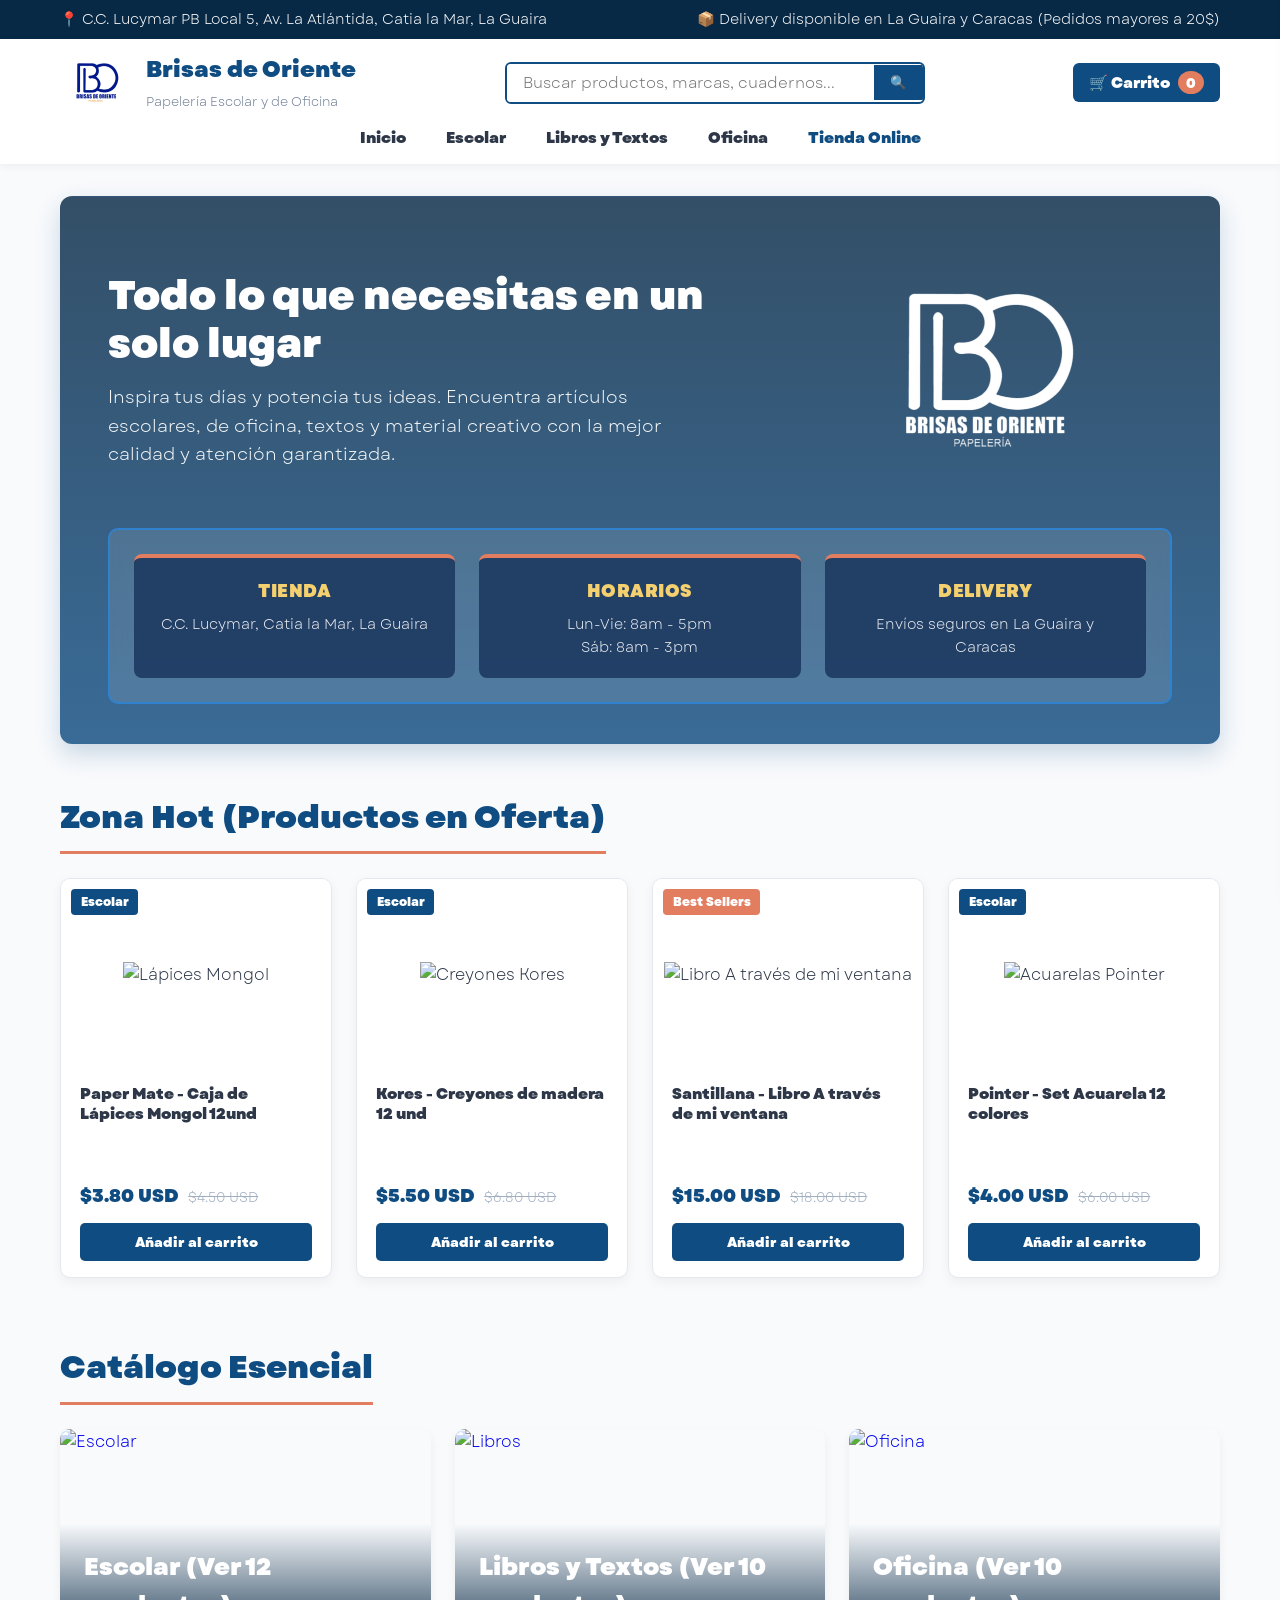
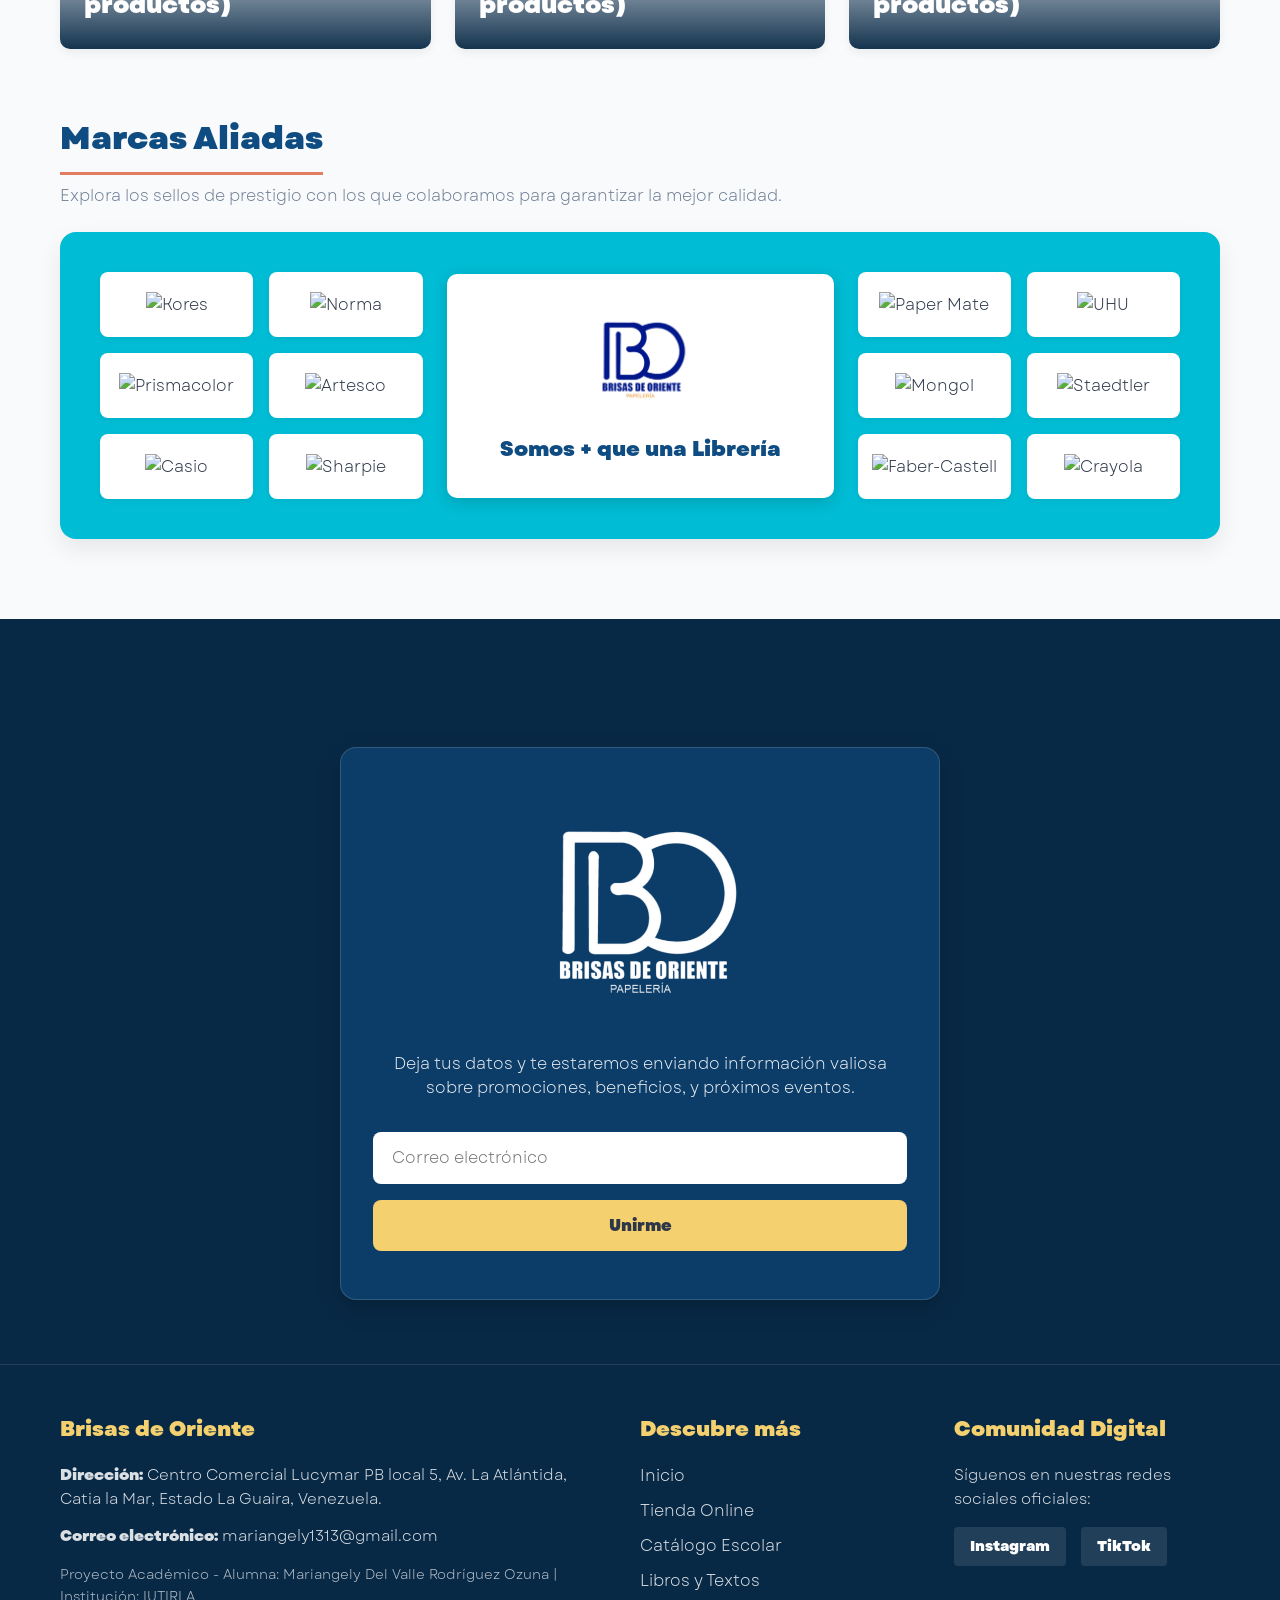
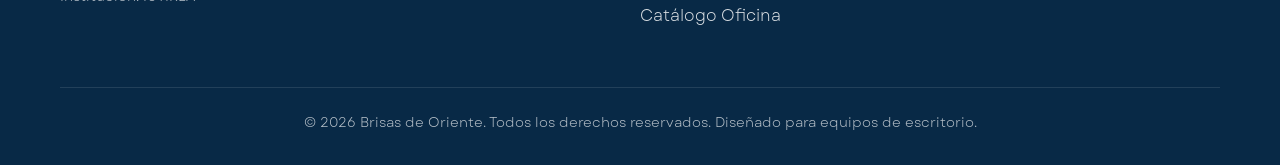
==== commit 24528910: "Update index.html" ====
--- a/index.html
+++ b/index.html
@@ -1,738 +1,378 @@
 <!DOCTYPE html>
-
 <html lang="es">
-
 <head>
-
     <meta charset="UTF-8">
-
     <meta name="viewport" content="width=device-width, initial-scale=1.0">
-
     <title>Brisas de Oriente - Papelería Escolar y de Oficina</title>
-
     <link rel="stylesheet" href="style.css">
-
 </head>
-
 <body>
 
-
-
-       <!-- Barra Superior -->
-
+    <!-- Barra Superior -->
     <div class="top-bar">
-
         <div class="top-bar-container">
-
             <span>📍 C.C. Lucymar PB Local 5, Av. La Atlántida, Catia la Mar, La Guaira</span>
-
             <span>📦 Delivery disponible en La Guaira y Caracas (Pedidos mayores a 20$)</span>
-
-        </div>
-
+        </div>
     </div>
 
-
-
     <!-- Header Principal -->
-
-<header>
-
-        <div class="nav-container">
-
-            <div class="logo-area">
-
-                <img src="img/logo.png" alt="Brisas de Oriente Logo" class="logo-img" onerror="this.src='https://via.placeholder.com/150x50?text=Brisas+de+Oriente'">
-
-                <div class="logo-text">
-
-                    <h1>Brisas de Oriente</h1>
-
-                    <span>Papelería Escolar y de Oficina</span>
-
-                </div>
-
-            </div>
-
-
-
-            <div class="header-right">
-
-                <div class="search-bar-container">
-
+    <header>
+        <div class="nav-container" style="display: flex; flex-direction: column; align-items: center; gap: 12px; width: 1160px; margin: 0 auto; padding: 0.8rem 0;">
+            <!-- Fila Superior: Logo a la izquierda, Buscador al centro, Carrito a la derecha -->
+            <div style="width: 100%; display: flex; justify-content: space-between; align-items: center;">
+                <div class="logo-area">
+                    <img src="img/logo.png" alt="Brisas de Oriente Logo" class="logo-img" onerror="this.src='https://via.placeholder.com/150x50?text=Brisas+de+Oriente'">
+                    <div class="logo-text">
+                        <h1>Brisas de Oriente</h1>
+                        <span>Papelería Escolar y de Oficina</span>
+                    </div>
+                </div>
+
+                <!-- Barra de búsqueda centrada arriba -->
+                <div class="search-bar-container" style="width: 420px;">
                     <input type="text" id="homeSearchInput" placeholder="Buscar productos, marcas, cuadernos..." onkeypress="handleSearch(event)">
-
                     <button onclick="executeSearch()">🔍</button>
-
-                </div>
-
-                <ul class="nav-menu">
-
+                </div>
+
+                <button class="cart-btn" onclick="toggleCart()">
+                    🛒 Carrito <span class="cart-count" id="cart-counter">0</span>
+                </button>
+            </div>
+
+            <!-- Fila Inferior: Botones de navegación abajo -->
+            <div style="width: 100%; display: flex; justify-content: center; align-items: center;">
+                <ul class="nav-menu" style="display: flex; gap: 2.5rem; list-style: none; margin: 0; padding: 0;">
                     <li><a href="index.html">Inicio</a></li>
-
                     <li><a href="escolar.html">Escolar</a></li>
-
                     <li><a href="libros.html">Libros y Textos</a></li>
-
                     <li><a href="oficina.html">Oficina</a></li>
-
                     <li><a href="tienda.html" style="color: var(--primary-blue);">Tienda Online</a></li>
-
                 </ul>
-
-            </div>
-
-
-
-            <button class="cart-btn" onclick="toggleCart()">
-
-                🛒 Carrito <span class="cart-count" id="cart-counter">0</span>
-
-            </button>
-
-        </div>
-
+            </div>
+        </div>
     </header>
 
     <!-- Contenido Principal -->
-
     <div class="main-wrapper" id="inicio">
 
-
-
         <!-- Sección Hero con Fondo, Frase Publicitaria, Imagen y 3 Bloques Centrados Abajo -->
-
         <section class="hero-section">
-
             <div class="hero-top-layout">
-
                 <div class="hero-content">
-
                     <h2>Todo lo que necesitas en un solo lugar</h2>
-
                     <p>Inspira tus días y potencia tus ideas. Encuentra artículos escolares, de oficina, textos y material creativo con la mejor calidad y atención garantizada.</p>
-
-                </div>
-
+                </div>
                 
-
-                <div style="background: transparent !important; border: none !important; box-shadow: none !important; padding: 0 !important; display: flex; align-items: right; justify-content: center; width: 380px;">
-
+                <div style="background: transparent !important; border: none !important; box-shadow: none !important; padding: 0 !important; display: flex; align-items: center; justify-content: center; width: 380px;">
                     <img src="img/logo2.png" alt="Logo Blanco Brisas de Oriente" style="width: 100%; max-height: 220px; object-fit: contain; background: transparent !important;" onerror="this.src='https://via.placeholder.com/300x180?text=Brisas+de+Oriente'">
-
-                </div>
-
-            </div>
-
-
+                </div>
+            </div>
 
             <!-- 3 Bloques Centrados (Tienda, Horarios, Delivery) tal cual el esquema -->
-
             <div class="hero-boxes-centered">
-
                 <div class="hero-box-item">
-
                     <h4>Tienda</h4>
-
                     <p>C.C. Lucymar, Catia la Mar, La Guaira</p>
-
-                </div>
-
+                </div>
                 <div class="hero-box-item">
-
                     <h4>Horarios</h4>
-
                     <p>Lun-Vie: 8am - 5pm<br>Sáb: 8am - 3pm</p>
-
-                </div>
-
+                </div>
                 <div class="hero-box-item">
-
                     <h4>Delivery</h4>
-
                     <p>Envíos seguros en La Guaira y Caracas</p>
-
-                </div>
-
-            </div>
-
+                </div>
+            </div>
         </section>
 
-
-
         <!-- Zona Hot (Productos en Oferta con fotos reales) -->
-
         <section id="ofertas">
-
             <h2 class="section-header">Zona Hot (Productos en Oferta)</h2>
-
             <div class="products-grid">
-
                 
-
                 <div class="product-card">
-
                     <div class="product-img-container">
-
                         <span class="category-tag">Escolar</span>
-
                         <img src="https://lh3.googleusercontent.com/hE1rF9ZZEye5SiPWK8bzxvqZup86st5t8peTK0Aa-FEBUB1q8ArHLOsgmPaZxO1c_FJNCshd7xVmP9JFKtkDE9dBrvCNVlEkmXI9L3MZ4RlSRN4" alt="Lápices Mongol">
-
-                    </div>
-
+                    </div>
                     <div class="product-info">
-
                         <h3>Paper Mate - Caja de Lápices Mongol 12und</h3>
-
-                        <div>
-
+                        <div>
                             <div class="product-price">
-
                                 <span class="current-price">$3.80 USD</span>
-
                                 <span class="old-price">$4.50 USD</span>
-
                             </div>
-
                             <button class="btn-buy" onclick="addToCart('Paper Mate - Lápices Mongol', 3.80)">Añadir al carrito</button>
-
-                        </div>
-
-                    </div>
-
-                </div>
-
-
+                        </div>
+                    </div>
+                </div>
 
                 <div class="product-card">
-
                     <div class="product-img-container">
-
                         <span class="category-tag">Escolar</span>
-
                         <img src="https://cdn.prod.website-files.com/626078556037c589033cb5e9/6448718889df4ac08c827186_Colores%20Kores.png" alt="Creyones Kores">
-
-                    </div>
-
+                    </div>
                     <div class="product-info">
-
                         <h3>Kores - Creyones de madera 12 und</h3>
-
-                        <div>
-
+                        <div>
                             <div class="product-price">
-
                                 <span class="current-price">$5.50 USD</span>
-
                                 <span class="old-price">$6.80 USD</span>
-
                             </div>
-
                             <button class="btn-buy" onclick="addToCart('Kores - Creyones 12 und', 5.50)">Añadir al carrito</button>
-
-                        </div>
-
-                    </div>
-
-                </div>
-
-
+                        </div>
+                    </div>
+                </div>
 
                 <div class="product-card">
-
                     <div class="product-img-container">
-
                         <span class="category-tag" style="background-color: var(--accent-orange);">Best Sellers</span>
-
                         <img src="https://encrypted-tbn0.gstatic.com/images?q=tbn:ANd9GcSC72uQWQlVRdbLdKb05VMMg-hveQVIWssCkaITaWHCobz9WXfqdRvFqP4&s=10" alt="Libro A través de mi ventana">
-
-                    </div>
-
+                    </div>
                     <div class="product-info">
-
                         <h3>Santillana - Libro A través de mi ventana</h3>
-
-                        <div>
-
+                        <div>
                             <div class="product-price">
-
                                 <span class="current-price">$15.00 USD</span>
-
                                 <span class="old-price">$18.00 USD</span>
-
                             </div>
-
                             <button class="btn-buy" onclick="addToCart('Libro A través de mi ventana', 15.00)">Añadir al carrito</button>
-
-                        </div>
-
-                    </div>
-
-                </div>
-
-
+                        </div>
+                    </div>
+                </div>
 
                 <div class="product-card">
-
                     <div class="product-img-container">
-
                         <span class="category-tag">Escolar</span>
-
                         <img src="https://encrypted-tbn0.gstatic.com/images?q=tbn:ANd9GcQkJthTy8Z0jjYbVLbh2qw0Mcv240ieA0Xug_Pja2n0fw&s=10" alt="Acuarelas Pointer">
-
-                    </div>
-
+                    </div>
                     <div class="product-info">
-
                         <h3>Pointer - Set Acuarela 12 colores</h3>
-
-                        <div>
-
+                        <div>
                             <div class="product-price">
-
                                 <span class="current-price">$4.00 USD</span>
-
                                 <span class="old-price">$6.00 USD</span>
-
                             </div>
-
                             <button class="btn-buy" onclick="addToCart('Pointer - Set Acuarela', 4.00)">Añadir al carrito</button>
-
-                        </div>
-
-                    </div>
-
-                </div>
-
-
-
-            </div>
-
+                        </div>
+                    </div>
+                </div>
+
+            </div>
         </section>
 
-
-
         <!-- Catálogo Esencial -->
-
         <section id="categorias">
-
             <h2 class="section-header">Catálogo Esencial</h2>
-
             <div class="categories-grid">
-
                 
-
                 <a href="escolar.html" class="category-card">
-
                     <img src="https://images.unsplash.com/photo-1503676260728-1c00da094a0b?auto=format&fit=crop&w=600&q=80" alt="Escolar">
-
                     <div class="category-overlay"><h3>Escolar (Ver 12 productos)</h3></div>
-
                 </a>
 
-
-
                 <a href="libros.html" class="category-card">
-
                     <img src="https://images.unsplash.com/photo-1522748135503-2e0c9676752d?auto=format&fit=crop&w=600&q=80" alt="Libros">
-
                     <div class="category-overlay"><h3>Libros y Textos (Ver 10 productos)</h3></div>
-
                 </a>
 
-
-
                 <a href="oficina.html" class="category-card">
-
                     <img src="https://images.unsplash.com/photo-1497215728101-856f4ea42174?auto=format&fit=crop&w=600&q=80" alt="Oficina">
-
                     <div class="category-overlay"><h3>Oficina (Ver 10 productos)</h3></div>
-
                 </a>
 
-
-
-            </div>
-
+            </div>
         </section>
 
-
-
         <!-- Marcas Aliadas -->
-
         <section class="brands-section" id="marcas">
-
             <h2 class="section-header" style="margin-bottom: 0.5rem;">Marcas Aliadas</h2>
-
             <p style="color: #718096; margin-bottom: 1.5rem;">Explora los sellos de prestigio con los que colaboramos para garantizar la mejor calidad.</p>
-
             
-
             <div class="brands-banner-wrapper">
-
                 <div class="brands-layout-container">
-
                     
-
                     <div class="brands-column">
-
                         <div class="brand-card-ref"><img src="https://upload.wikimedia.org/wikipedia/commons/1/11/Kores_Logo.jpg?utm_source=es.wikipedia.org&utm_campaign=index&utm_content=original" alt="Kores"></div>
-
                         <div class="brand-card-ref"><img src="https://upload.wikimedia.org/wikipedia/commons/f/f8/Logo_Norma_nuevo.png?utm_source=es.wikipedia.org&utm_campaign=index&utm_content=original" alt="Norma"></div>
-
                         <div class="brand-card-ref"><img src="https://upload.wikimedia.org/wikipedia/commons/thumb/f/f6/Prismacolor_logo.svg/1280px-Prismacolor_logo.svg.png?utm_source=es.wikipedia.org&utm_campaign=index&utm_content=thumbnail" alt="Prismacolor"></div>
-
                         <div class="brand-card-ref"><img src="https://artescooficial.com/artesco_facebook.jpg" alt="Artesco"></div>
-
                         <div class="brand-card-ref"><img src="https://logos-world.net/wp-content/uploads/2023/03/Casio-Logo.png" alt="Casio"></div>
-
                         <div class="brand-card-ref"><img src="https://upload.wikimedia.org/wikipedia/commons/thumb/7/7e/Sharpie_markers_logo.svg/960px-Sharpie_markers_logo.svg.png?utm_source=es.wikipedia.org&utm_campaign=index&utm_content=thumbnail" alt="Sharpie"></div>
-
-                    </div>
-
-
+                    </div>
 
                     <div class="brands-center-box">
-
                         <img src="img/logo.png" alt="Logo" onerror="this.src='https://via.placeholder.com/140x60?text=Logo'">
-
                         <h3>Somos + que una Librería</h3>
-
-                    </div>
-
-
+                    </div>
 
                     <div class="brands-column">
-
                         <div class="brand-card-ref"><img src="https://upload.wikimedia.org/wikipedia/commons/thumb/d/d7/Paper_mate_textlogo.svg/3840px-Paper_mate_textlogo.svg.png?utm_source=es.wikipedia.org&utm_campaign=index&utm_content=thumbnail" alt="Paper Mate"></div>
-
                         <div class="brand-card-ref"><img src="https://upload.wikimedia.org/wikipedia/commons/7/7d/UHU_logo.svg?utm_source=es.wikipedia.org&utm_campaign=index&utm_content=original" alt="UHU"></div>
-
                         <div class="brand-card-ref"><img src="https://sanfordbrandsvzla.com/wp-content/uploads/2025/02/mongol-imagen-home.png" alt="Mongol"></div>
-
                         <div class="brand-card-ref"><img src="https://1000logos.net/wp-content/uploads/2022/07/Staedtler-logo.png" alt="Staedtler"></div>
-
                         <div class="brand-card-ref"><img src="https://encrypted-tbn0.gstatic.com/images?q=tbn:ANd9GcT7XFwlZK2iCwqBMzZX99pZZMDnLP-3VdS514ZQTCfglg&s=10" alt="Faber-Castell"></div>
-
                         <div class="brand-card-ref"><img src="https://1000marcas.net/wp-content/uploads/2020/11/Crayola-Logo.png" alt="Crayola"></div>
-
-                    </div>
-
-
-
-                </div>
-
-            </div>
-
+                    </div>
+
+                </div>
+            </div>
         </section>
 
-
-
     </div>
 
-
-
     <!-- Panel del Carrito -->
-
     <div class="cart-modal" id="cartModal">
-
         <div class="cart-header">
-
             <h3>Tu Carrito de Compras</h3>
-
             <button class="close-cart" onclick="toggleCart()">✕</button>
-
-        </div>
-
+        </div>
         <div class="cart-items" id="cartItemsContainer">
-
             <p style="color: #a0aec0; text-align: center; margin-top: 2rem;">Tu carrito está vacío.</p>
-
-        </div>
-
+        </div>
         <div class="cart-footer">
-
             <div class="cart-total">
-
                 <span>Total:</span>
-
                 <span id="cartTotalPrice">$0.00 USD</span>
-
-            </div>
-
+            </div>
             <button class="btn-checkout" onclick="checkoutOrder()">Proceder al Pago</button>
-
-        </div>
-
+        </div>
     </div>
 
-
-
-        <!-- Script del Carrito y Búsqueda -->
-
+    <!-- Script del Carrito y Búsqueda -->
     <script>
-
         function executeSearch() {
-
             const query = document.getElementById('homeSearchInput').value.trim();
-
             if (query) {
-
                 window.location.href = `tienda.html?search=${encodeURIComponent(query)}`;
-
             } else {
-
                 window.location.href = 'tienda.html';
-
             }
-
-        }
-
-
+        }
 
         function handleSearch(event) {
-
             if (event.key === 'Enter') {
-
                 executeSearch();
-
             }
-
-        }
-
-
+        }
 
         let cart = JSON.parse(localStorage.getItem('cart_brisas')) || [];
-
         updateCartUI();
 
-
-
         function toggleCart() {
-
             document.getElementById('cartModal').classList.toggle('open');
-
-        }
-
-
+        }
 
         function addToCart(name, price) {
-
             cart.push({ name, price });
-
             localStorage.setItem('cart_brisas', JSON.stringify(cart));
-
             updateCartUI();
-
             toggleCart();
-
-        }
-
-
+        }
 
         function updateCartUI() {
-
             const counter = document.getElementById('cart-counter');
-
             const container = document.getElementById('cartItemsContainer');
-
             const totalElement = document.getElementById('cartTotalPrice');
 
-
-
             if (counter) counter.innerText = cart.length;
-
             if (!container) return;
 
-
-
             if (cart.length === 0) {
-
                 container.innerHTML = '<p style="color: #a0aec0; text-align: center; margin-top: 2rem;">Tu carrito está vacío.</p>';
-
                 if (totalElement) totalElement.innerText = '$0.00 USD';
-
                 return;
-
             }
 
-
-
             let html = '';
-
             let total = 0;
 
-
-
             cart.forEach((item, index) => {
-
                 total += item.price;
-
                 html += `
-
                     <div class="cart-item">
-
-                        <div>
-
+                        <div>
                             <strong>${item.name}</strong><br>
-
                             <small>$${item.price.toFixed(2)} USD</small>
-
-                        </div>
-
+                        </div>
                         <button onclick="removeItem(${index})" style="background:#e53e3e; color:white; border:none; padding:0.2rem 0.5rem; border-radius:4px; cursor:pointer;">X</button>
-
-                    </div>
-
+                    </div>
                 `;
-
             });
 
-
-
             container.innerHTML = html;
-
             if (totalElement) totalElement.innerText = `$${total.toFixed(2)} USD`;
-
-        }
-
-
+        }
 
         function removeItem(index) {
-
             cart.splice(index, 1);
-
             localStorage.setItem('cart_brisas', JSON.stringify(cart));
-
             updateCartUI();
-
-        }
-
-
+        }
 
         function checkoutOrder() {
-
             if (cart.length === 0) {
-
                 alert('Tu carrito está vacío.');
-
                 return;
-
             }
-
             alert('¡Gracias por tu compra en Brisas de Oriente! Tu pedido ha sido procesado con éxito.');
-
             cart = [];
-
             localStorage.removeItem('cart_brisas');
-
             updateCartUI();
-
             toggleCart();
-
-        }
-
+        }
     </script>
 
+    <!-- Footer Completo -->
+    <footer id="contacto">
+        <!-- Sección de Suscripción al Boletín -->
+        <div class="newsletter-section">
+            <div class="newsletter-container">
+                <!-- Logo blanco grande para el boletín -->
+                <img src="img/logo2.png" alt="Brisas de Oriente Logo Blanco" class="newsletter-logo" style="width: 300px; height: auto;" onerror="this.src='https://via.placeholder.com/120x50?text=Brisas+de+Oriente'">
+                <p>Deja tus datos y te estaremos enviando información valiosa sobre promociones, beneficios, y próximos eventos.</p>
+                
+                <form class="newsletter-form" onsubmit="event.preventDefault(); alert('¡Gracias por suscribirte a nuestro boletín!');">
+                    <input type="email" class="newsletter-input" placeholder="Correo electrónico" required>
+                    <button type="submit" class="newsletter-btn">Unirme</button>
+                </form>
+            </div>
+        </div>
+        
+        <!-- Enlaces y Datos de la Tienda -->
+        <div class="footer-container" style="padding-top: 3rem;">
+            <div class="footer-col">
+                <h3>Brisas de Oriente</h3>
+                <p><strong>Dirección:</strong> Centro Comercial Lucymar PB local 5, Av. La Atlántida, Catia la Mar, Estado La Guaira, Venezuela.</p>
+                <p><strong>Correo electrónico:</strong> mariangely1313@gmail.com</p>
+                <p style="margin-top: 1rem; font-size: 0.85rem; opacity: 0.7;">Proyecto Académico - Alumna: Mariangely Del Valle Rodríguez Ozuna | Institución: IUTIRLA</p>
+            </div>
+            
+            <div class="footer-col">
+                <h3>Descubre más</h3>
+                <ul>
+                    <li><a href="index.html">Inicio</a></li>
+                    <li><a href="tienda.html">Tienda Online</a></li>
+                    <li><a href="escolar.html">Catálogo Escolar</a></li>
+                    <li><a href="libros.html">Libros y Textos</a></li>
+                    <li><a href="oficina.html">Catálogo Oficina</a></li>
+                </ul>
+            </div>
+
+            <div class="footer-col">
+                <h3>Comunidad Digital</h3>
+                <p>Síguenos en nuestras redes sociales oficiales:</p>
+                <div class="social-icons-footer">
+                    <a href="https://www.instagram.com/libreria_brisasdeoriente" target="_blank" class="social-badge">Instagram</a>
+                    <a href="https://www.tiktok.com/@libreriabrisasdeo" target="_blank" class="social-badge">TikTok</a>
+                </div>
+            </div>
+        </div>
+
+        <div class="footer-bottom">
+            <p>&copy; 2026 Brisas de Oriente. Todos los derechos reservados. Diseñado para equipos de escritorio.</p>
+        </div>
+    </footer>
 </body>
-
-<footer id="contacto">
-
-        
-
-        <!-- Sección de Suscripción al Boletín -->
-
-<div class="newsletter-section">
-
-            <div class="newsletter-container">
-
-                <!-- Aquí usará tu logo blanco (logo2.png) -->
-
-                <img src="img/logo2.png" alt="Brisas de Oriente Logo Blanco" class="newsletter-logo" onerror="this.src='https://via.placeholder.com/120x50?text=Brisas+de+Oriente'">
-
-                <p>Deja tus datos y te estaremos enviando información valiosa sobre promociones, beneficios, y próximos eventos.</p>
-
-                
-
-                <form class="newsletter-form" onsubmit="event.preventDefault(); alert('¡Gracias por suscribirte a nuestro boletín!');">
-
-                    <input type="email" class="newsletter-input" placeholder="Correo electrónico" required>
-
-                    <button type="submit" class="newsletter-btn">Unirme</button>
-
-                </form>
-
-            </div>
-
-        </div>
-
-        <!-- Enlaces y Datos de la Tienda -->
-
-        <div class="footer-container" style="padding-top: 3rem;">
-
-            <div class="footer-col">
-
-                <h3>Brisas de Oriente</h3>
-
-                <p><strong>Dirección:</strong> Centro Comercial Lucymar PB local 5, Av. La Atlántida, Catia la Mar, Estado La Guaira, Venezuela.</p>
-
-                <p><strong>Correo electrónico:</strong> mariangely1313@gmail.com</p>
-
-                <p style="margin-top: 1rem; font-size: 0.85rem; opacity: 0.7;">Proyecto Académico - Alumna: Mariangely Del Valle Rodríguez Ozuna | Institución: IUTIRLA</p>
-
-            </div>
-
-            
-
-            <div class="footer-col">
-
-                <h3>Descubre más</h3>
-
-                <ul>
-
-                    <li><a href="index.html">Inicio</a></li>
-
-                    <li><a href="tienda.html">Tienda Online</a></li>
-
-                    <li><a href="escolar.html">Catálogo Escolar</a></li>
-
-                    <li><a href="libros.html">Libros y Textos</a></li>
-
-                    <li><a href="oficina.html">Catálogo Oficina</a></li>
-
-                </ul>
-
-            </div>
-
-
-
-            <div class="footer-col">
-
-                <h3>Comunidad Digital</h3>
-
-                <p>Síguenos en nuestras redes sociales oficiales:</p>
-
-                <div class="social-icons-footer">
-
-                    <a href="https://www.instagram.com/libreria_brisasdeoriente" target="_blank" class="social-badge">Instagram</a>
-
-                    <a href="https://www.tiktok.com/@libreriabrisasdeo" target="_blank" class="social-badge">TikTok</a>
-
-                </div>
-
-            </div>
-
-        </div>
-
-
-
-        <div class="footer-bottom">
-
-            <p>&copy; 2026 Brisas de Oriente. Todos los derechos reservados. Diseñado para equipos de escritorio.</p>
-
-        </div>
-
-    </footer>
-
-</html> 
-
+</html>
--- a/style.css
+++ b/style.css
@@ -89,7 +89,7 @@
     margin: 0 auto;
     padding: 1rem 0;
     display: flex;
-    justify-content: space-between; /* Separa logo de la derecha */
+    justify-content: space-between;
     align-items: center;
 }
 
@@ -102,13 +102,21 @@
 .logo-img {
     height: 55px;
     width: auto;
-      object-fit: contain;
-}
-
-.logo-text h1 { font-size: 1.3rem; color: var(--primary-blue); font-weight: 700; }
-.logo-text span { font-size: 0.75rem; color: #718096; }
-
-/* Contenedor derecho: búsqueda arriba, menú y carrito abajo, alineado a la derecha */
+    object-fit: contain;
+}
+
+.logo-text h1 {
+    font-size: 1.4rem;
+    color: var(--primary-blue);
+    font-weight: 700;
+}
+
+.logo-text span {
+    font-size: 0.8rem;
+    color: #718096;
+}
+
+/* Barra de Búsqueda y Enlaces del Header */
 .header-right {
     display: flex;
     flex-direction: column;
@@ -187,6 +195,7 @@
     border-radius: 50%;
     font-size: 0.85rem;
 }
+
 /* Secciones Generales */
 .main-wrapper {
     width: 1160px;
@@ -194,18 +203,21 @@
 }
 
 /* ==========================================
-   SECCIÓN HERO / BANNER PRINCIPAL (CORREGIDO)
+   SECCIÓN HERO / BANNER PRINCIPAL (SEGÚN ESQUEMA)
    ========================================== */
 .hero-section {
-    background: linear-gradient(rgba(8, 41, 70, 0.85), rgba(15, 76, 129, 0.85)), 
+    background: linear-gradient(rgba(8, 41, 70, 0.82), rgba(15, 76, 129, 0.82)), 
                 url('https://www.revistaestilo.net/binrepository/1501x1000/0c0/0d0/none/179468266/UCMC/655cfdc3c498f145310377_9022394_20241111142522.jpg');
     background-size: cover;
     background-position: center;
     color: var(--white);
     border-radius: 12px;
-    padding: 3rem 2.5rem 2.5rem 2.5rem;
+    padding: 4rem 3rem 2.5rem 3rem;
     margin-bottom: 3rem;
     box-shadow: 0 10px 25px rgba(15,76,129,0.2);
+    display: flex;
+    flex-direction: column;
+    justify-content: space-between;
 }
 
 .hero-top-layout {
@@ -213,79 +225,76 @@
     justify-content: space-between;
     align-items: center;
     gap: 2rem;
-    margin-bottom: 2.5rem;
+    margin-bottom: 3rem;
 }
 
 .hero-content {
-    flex: 1;
-    max-width: 650px;
+    max-width: 600px;
 }
 
 .hero-content h2 {
-    font-size: 2.4rem;
-    margin-bottom: 0.8rem;
+    font-size: 2.5rem;
+    margin-bottom: 1rem;
     line-height: 1.2;
     font-weight: 800;
 }
 
 .hero-content p {
-    font-size: 1.05rem;
+    font-size: 1.1rem;
     opacity: 0.95;
 }
 
-/* Logo Grande, Transparente y a la Derecha */
-/* Forzar contenedor totalmente transparente y sin bordes */
+/* Imagen lateral en el Banner */
 .hero-image-container {
-    background: transparent !important;
-    background-color: transparent !important;
-    padding: 0 !important;
-    border: none !important;
-    box-shadow: none !important;
-    display: flex;
-    align-items: center;
-    justify-content: flex-end;
-    width: 380px;
-    flex-shrink: 0;
+    background: rgba(255, 255, 255, 0.95);
+    padding: 1.5rem;
+    border-radius: 12px;
+    box-shadow: 0 8px 20px rgba(0,0,0,0.3);
+    display: flex;
+    align-items: center;
+    justify-content: center;
+    width: 280px;
+    height: 200px;
+    border: 3px solid var(--accent-orange);
 }
 
 .hero-image-container img {
-    width: 100%;
-    max-height: 220px;
+    max-width: 100%;
+    max-height: 100%;
     object-fit: contain;
-    background: transparent !important;
-}
-/* Los 3 Bloques Inferiores (Tienda, Horarios, Delivery) */
+}
+
+/* Los 3 bloques inferiores CENTRADOS (Tienda, Horarios, Delivery) */
 .hero-boxes-centered {
     display: grid;
     grid-template-columns: repeat(3, 1fr);
-    gap: 1.2rem;
-    background: rgba(255, 255, 255, 0.1);
+    gap: 1.5rem;
+    background: rgba(255, 255, 255, 0.12);
+    padding: 1.5rem;
+    border-radius: 10px;
+    backdrop-filter: blur(8px);
+    border: 2px solid #3182ce;
+}
+
+.hero-box-item {
+    background: rgba(26, 54, 93, 0.85);
     padding: 1.2rem;
-    border-radius: 10px;
-    backdrop-filter: blur(6px);
-    border: 2px solid rgba(49, 130, 206, 0.5);
-    width: 100%;
-}
-
-.hero-box-item {
-    background: rgba(26, 54, 93, 0.9);
-    padding: 1rem;
     border-radius: 8px;
     text-align: center;
     border-top: 4px solid var(--accent-orange);
 }
 
 .hero-box-item h4 {
-    font-size: 1rem;
+    font-size: 1.1rem;
     color: var(--accent-yellow);
-    margin-bottom: 0.4rem;
+    margin-bottom: 0.5rem;
     font-weight: 700;
     text-transform: uppercase;
     letter-spacing: 0.5px;
 }
 
 .hero-box-item p {
-    font-size: 0.85rem;
+    font-size: 0.9rem;
     opacity: 0.9;
     margin: 0;
 }
@@ -456,7 +465,7 @@
     font-weight: 700;
 }
 
-/* Marcas Aliadas */
+/* Estilo de Marcas Aliadas */
 .brands-banner-wrapper {
     background-color: #00bcd4;
     border-radius: 16px;
@@ -504,29 +513,28 @@
     background-color: #ffffff;
     color: var(--primary-blue);
     border-radius: 10px;
-    padding: 1.2rem 1rem;
+    padding: 2rem 1rem;
     text-align: center;
     box-shadow: 0 4px 15px rgba(0,0,0,0.15);
     display: flex;
     flex-direction: column;
     align-items: center;
-    justify-content: space-between;
-    height: 100%;
+    justify-content: center;
 }
 
 .brands-center-box img {
-    width: 100%;
-    max-height: 135px;
+    width: 140px;
+    max-width: 100%;
+    height: auto;
+    margin-bottom: 1.2rem;
     object-fit: contain;
-    flex-grow: 1;
 }
 
 .brands-center-box h3 {
     color: var(--primary-blue);
-    font-size: 1.15rem;
+    font-size: 1.3rem;
     white-space: nowrap;
     font-weight: 800;
-    margin-top: 0.8rem;
 }
 
 /* Modal / Panel del Carrito */
@@ -605,7 +613,84 @@
     cursor: pointer;
 }
 
-/* Footer y Boletín */
+/* Footer */
+footer {
+    background-color: var(--dark-blue);
+    color: var(--white);
+    padding: 4rem 0 2rem 0;
+    margin-top: 5rem;
+}
+
+.footer-container {
+    width: 1160px;
+    margin: 0 auto;
+    display: grid;
+    grid-template-columns: 2fr 1fr 1fr;
+    gap: 3rem;
+    margin-bottom: 3rem;
+}
+
+.footer-col h3 {
+    font-size: 1.3rem;
+    margin-bottom: 1rem;
+    color: var(--accent-yellow);
+}
+
+.footer-col p {
+    font-size: 0.95rem;
+    opacity: 0.85;
+    margin-bottom: 0.8rem;
+}
+
+.footer-col ul {
+    list-style: none;
+}
+
+.footer-col ul li {
+    margin-bottom: 0.6rem;
+}
+
+.footer-col ul li a {
+    color: var(--white);
+    text-decoration: none;
+    opacity: 0.85;
+    transition: opacity 0.2s;
+}
+
+.footer-col ul li a:hover {
+    opacity: 1;
+    color: var(--accent-yellow);
+}
+
+.social-icons-footer {
+    display: flex;
+    gap: 15px;
+    margin-top: 1rem;
+}
+
+.social-badge {
+    background: rgba(255,255,255,0.1);
+    padding: 0.5rem 1rem;
+    border-radius: 4px;
+    color: var(--white);
+    text-decoration: none;
+    font-weight: 600;
+    font-size: 0.9rem;
+}
+
+.footer-bottom {
+    width: 1160px;
+    margin: 0 auto;
+    border-top: 1px solid rgba(255,255,255,0.15);
+    padding-top: 1.5rem;
+    text-align: center;
+    font-size: 0.85rem;
+    opacity: 0.7;
+}
+/* ==========================================
+   SECCIÓN BOLETIN / SUSCRIPCIÓN (FOOTER)
+   ========================================== */
+
 .newsletter-section {
     background-color: var(--dark-blue);
     color: var(--white);
@@ -625,7 +710,7 @@
 }
 
 .newsletter-logo {
-    width: 220px;
+    width: 220px; /* Logo más grande y vistoso */
     height: auto;
     margin-bottom: 1rem;
     object-fit: contain;
@@ -668,76 +753,3 @@
 .newsletter-btn:hover {
     background-color: #f6c443;
 }
-
-footer {
-    background-color: var(--dark-blue);
-    color: var(--white);
-    margin-top: 5rem;
-}
-
-.footer-container {
-    width: 1160px;
-    margin: 0 auto;
-    display: grid;
-    grid-template-columns: 2fr 1fr 1fr;
-    gap: 3rem;
-    margin-bottom: 3rem;
-}
-
-.footer-col h3 {
-    font-size: 1.3rem;
-    margin-bottom: 1rem;
-    color: var(--accent-yellow);
-}
-
-.footer-col p {
-    font-size: 0.95rem;
-    opacity: 0.85;
-    margin-bottom: 0.8rem;
-}
-
-.footer-col ul {
-    list-style: none;
-}
-
-.footer-col ul li {
-    margin-bottom: 0.6rem;
-}
-
-.footer-col ul li a {
-    color: var(--white);
-    text-decoration: none;
-    opacity: 0.85;
-    transition: opacity 0.2s;
-}
-
-.footer-col ul li a:hover {
-    opacity: 1;
-    color: var(--accent-yellow);
-}
-
-.social-icons-footer {
-    display: flex;
-    gap: 15px;
-    margin-top: 1rem;
-}
-
-.social-badge {
-    background: rgba(255,255,255,0.1);
-    padding: 0.5rem 1rem;
-    border-radius: 4px;
-    color: var(--white);
-    text-decoration: none;
-    font-weight: 600;
-    font-size: 0.9rem;
-}
-
-.footer-bottom {
-    width: 1160px;
-    margin: 0 auto;
-    border-top: 1px solid rgba(255,255,255,0.15);
-    padding: 1.5rem 0;
-    text-align: center;
-    font-size: 0.85rem;
-    opacity: 0.7;
-}
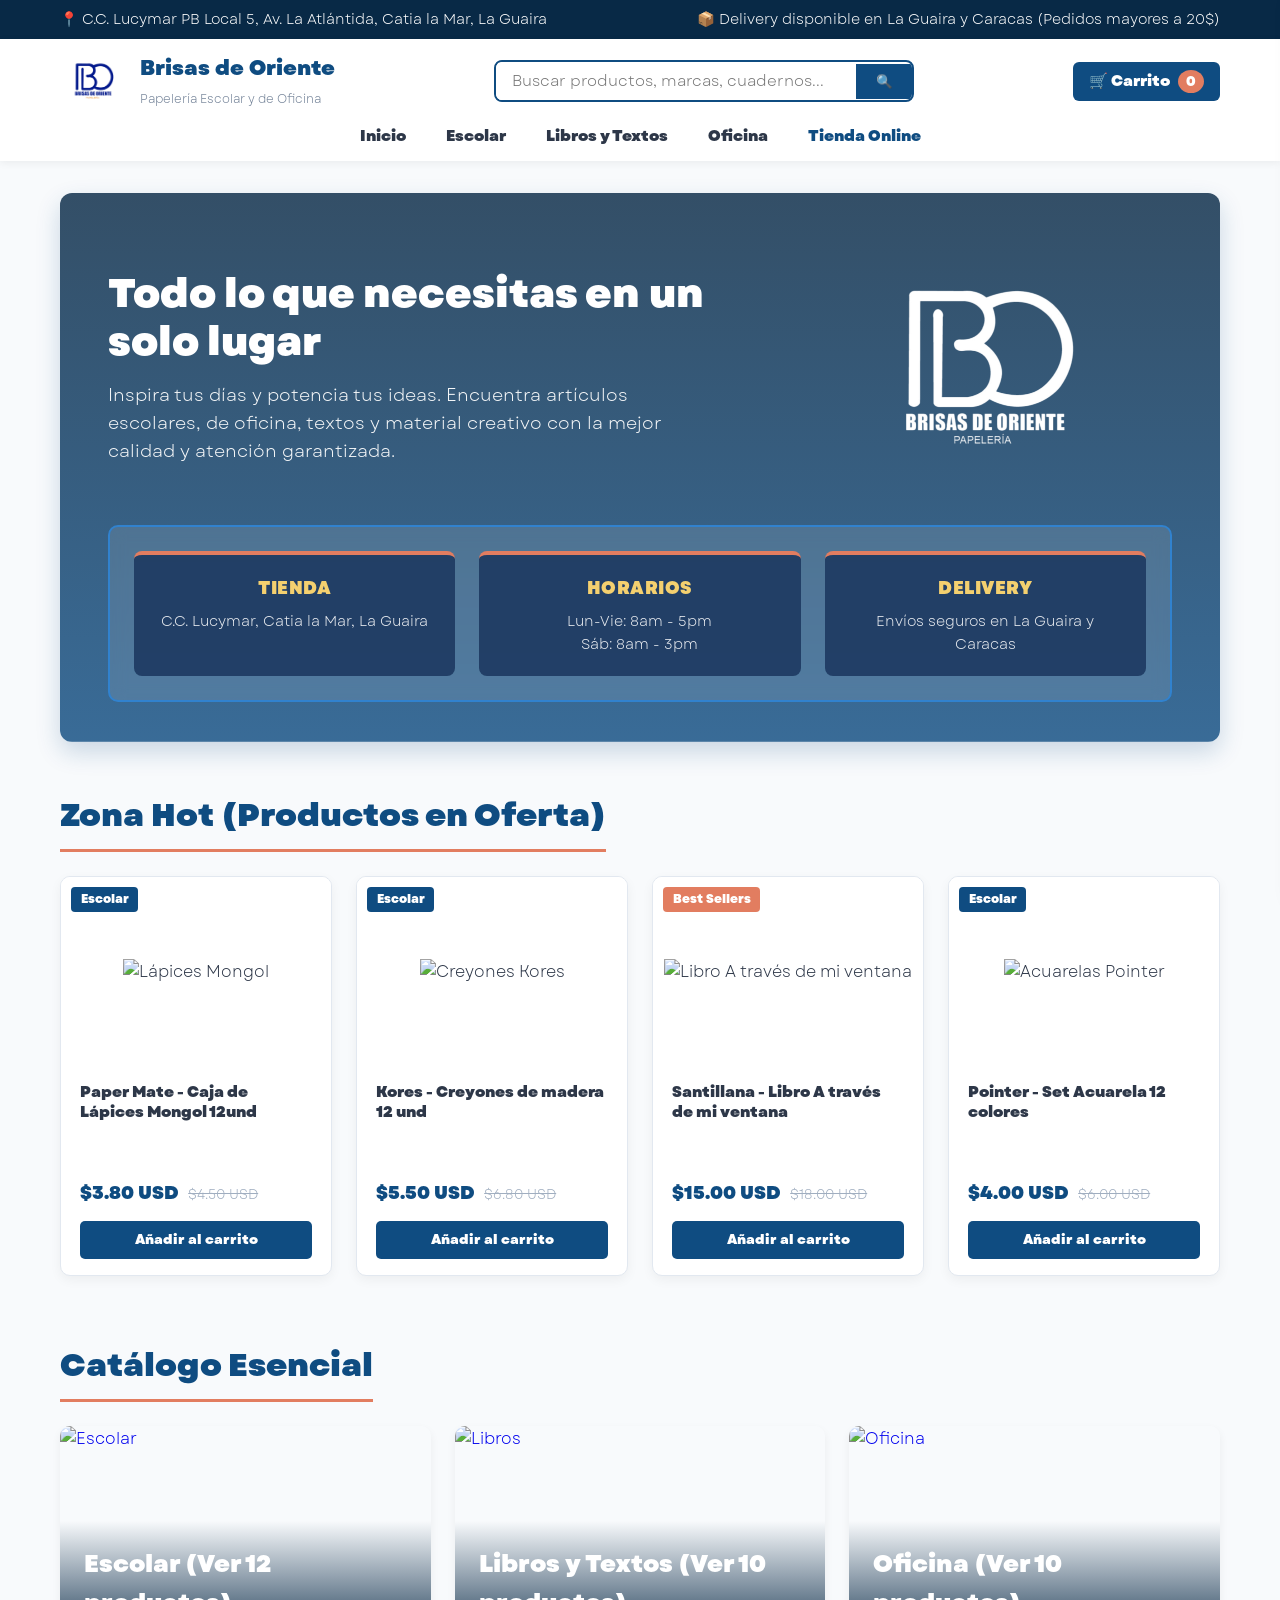
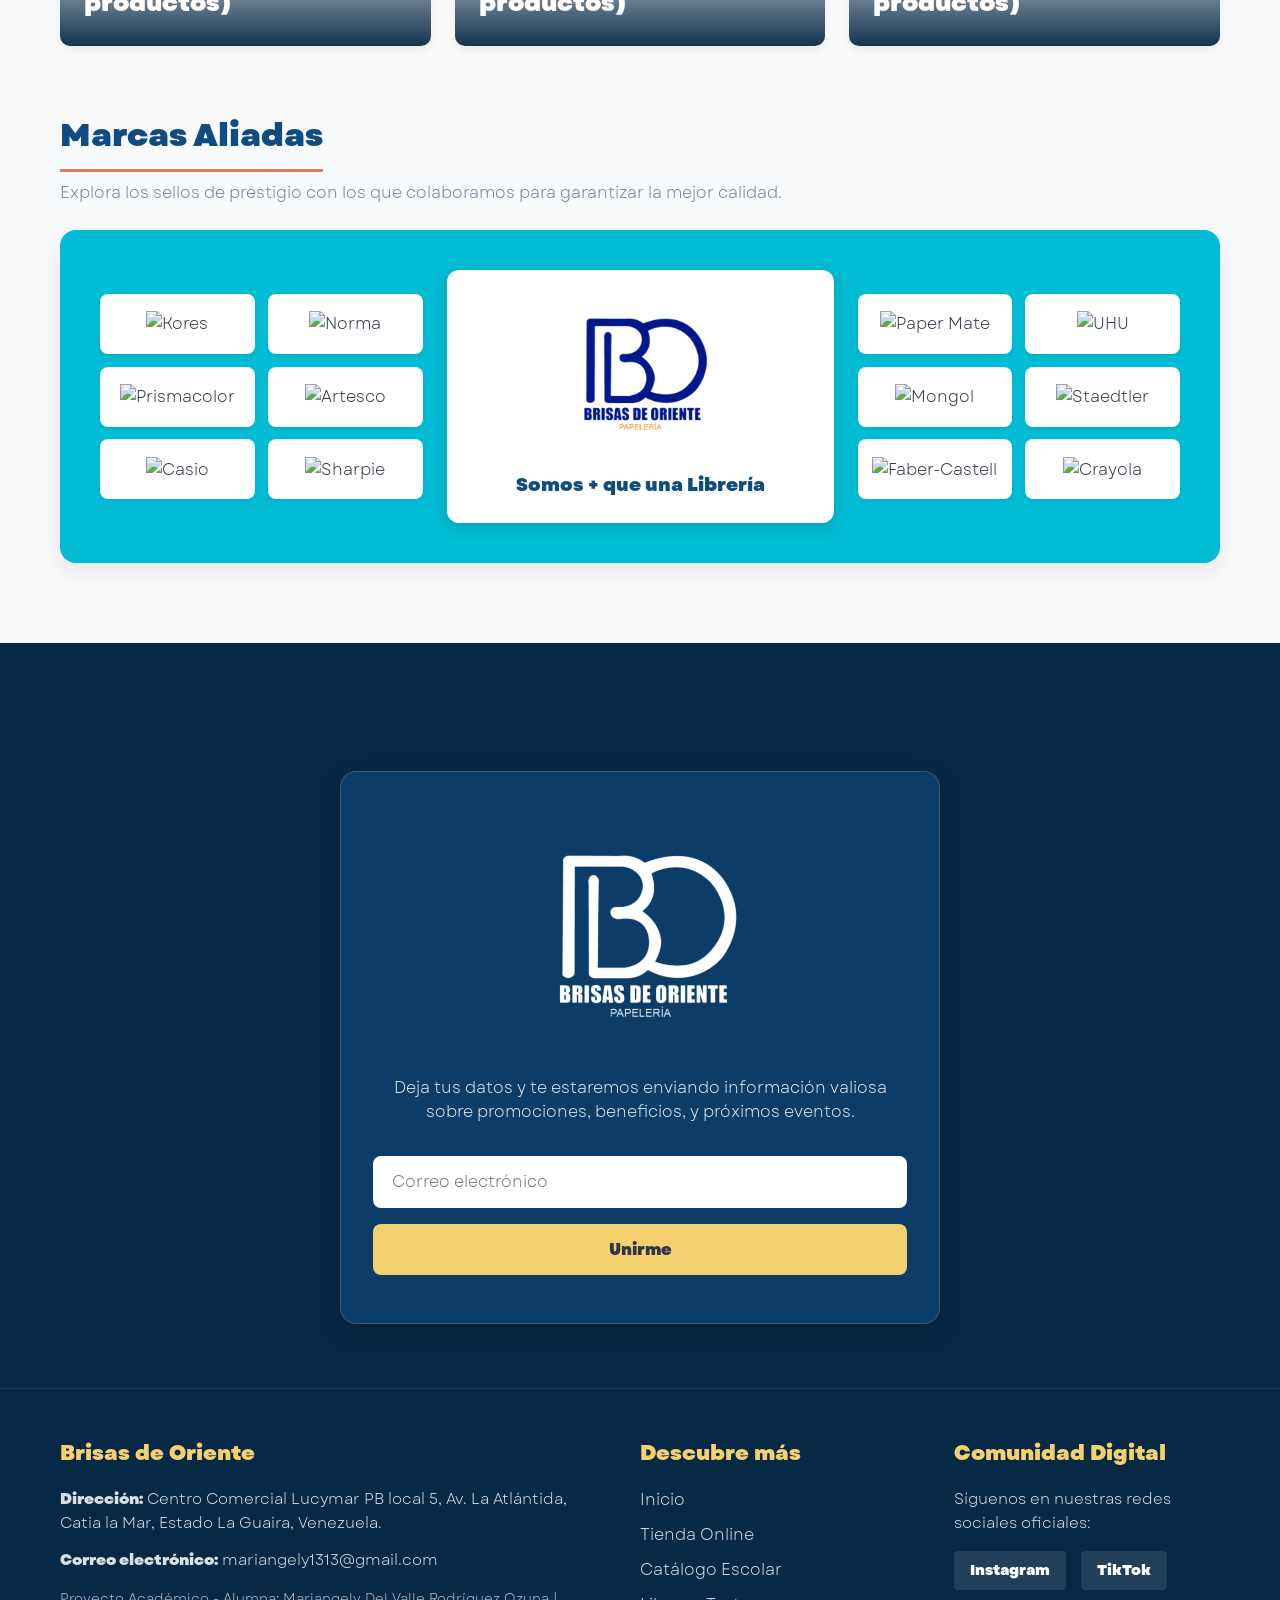
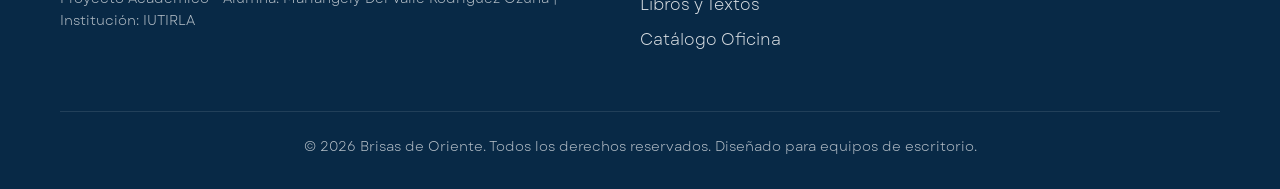
==== commit d5d6f430: "Update index.html" ====
--- a/index.html
+++ b/index.html
@@ -202,11 +202,11 @@
                         <div class="brand-card-ref"><img src="https://upload.wikimedia.org/wikipedia/commons/thumb/7/7e/Sharpie_markers_logo.svg/960px-Sharpie_markers_logo.svg.png?utm_source=es.wikipedia.org&utm_campaign=index&utm_content=thumbnail" alt="Sharpie"></div>
                     </div>
 
-                    <div class="brands-center-box">
-                        <img src="img/logo.png" alt="Logo" onerror="this.src='https://via.placeholder.com/140x60?text=Logo'">
-                        <h3>Somos + que una Librería</h3>
-                    </div>
-
+                    <div class="brands-center-box" style="display: flex; flex-direction: column; align-items: center; justify-content: space-between; padding: 1.5rem; height: 100%;">
+                        <img src="img/logo.png" alt="Logo" style="width: 90% !important; max-height: 160px !important; object-fit: contain;" onerror="this.src='https://via.placeholder.com/140x60?text=Logo'">
+                        <h3 style="margin-top: 1rem;">Somos + que una Librería</h3>
+                    </div>
+                    
                     <div class="brands-column">
                         <div class="brand-card-ref"><img src="https://upload.wikimedia.org/wikipedia/commons/thumb/d/d7/Paper_mate_textlogo.svg/3840px-Paper_mate_textlogo.svg.png?utm_source=es.wikipedia.org&utm_campaign=index&utm_content=thumbnail" alt="Paper Mate"></div>
                         <div class="brand-card-ref"><img src="https://upload.wikimedia.org/wikipedia/commons/7/7d/UHU_logo.svg?utm_source=es.wikipedia.org&utm_campaign=index&utm_content=original" alt="UHU"></div>
--- a/style.css
+++ b/style.css
@@ -34,23 +34,6 @@
     box-sizing: border-box;
     font-family: 'Garet', sans-serif !important;
 }
-:root {
-    --primary-blue: #0f4c81;
-    --dark-blue: #082946;
-    --accent-orange: #e27d60;
-    --accent-yellow: #f4d06f;
-    --bg-light: #f8fafc;
-    --text-dark: #2d3748;
-    --white: #ffffff;
-    --border-color: #cbd5e0;
-}
-
-* {
-    margin: 0;
-    padding: 0;
-    box-sizing: border-box;
-    font-family: 'Segoe UI', Tahoma, Geneva, Verdana, sans-serif;
-}
 
 body {
     background-color: var(--bg-light);
@@ -75,7 +58,7 @@
     align-items: center;
 }
 
-/* Header Principal */
+/* Header Principal (Búsqueda centrada arriba, botones abajo) */
 header {
     background-color: var(--white);
     box-shadow: 0 2px 8px rgba(0,0,0,0.06);
@@ -87,7 +70,15 @@
 .nav-container {
     width: 1160px;
     margin: 0 auto;
-    padding: 1rem 0;
+    padding: 0.8rem 0;
+    display: flex;
+    flex-direction: column;
+    align-items: center;
+    gap: 12px;
+}
+
+.header-top-row {
+    width: 100%;
     display: flex;
     justify-content: space-between;
     align-items: center;
@@ -100,38 +91,30 @@
 }
 
 .logo-img {
-    height: 55px;
+    height: 50px;
     width: auto;
     object-fit: contain;
 }
 
 .logo-text h1 {
-    font-size: 1.4rem;
+    font-size: 1.3rem;
     color: var(--primary-blue);
     font-weight: 700;
 }
 
 .logo-text span {
-    font-size: 0.8rem;
+    font-size: 0.75rem;
     color: #718096;
 }
 
-/* Barra de Búsqueda y Enlaces del Header */
-.header-right {
-    display: flex;
-    flex-direction: column;
-    align-items: flex-end;
-    gap: 10px;
-}
-
 .search-bar-container {
     display: flex;
     align-items: center;
     border: 2px solid var(--primary-blue);
-    border-radius: 6px;
+    border-radius: 8px;
     overflow: hidden;
     background: var(--white);
-    width: 350px;
+    width: 420px;
 }
 
 .search-bar-container input {
@@ -146,15 +129,22 @@
     background-color: var(--primary-blue);
     color: var(--white);
     border: none;
-    padding: 0.5rem 1rem;
+    padding: 0.5rem 1.2rem;
     cursor: pointer;
     font-weight: bold;
 }
 
+.header-bottom-row {
+    width: 100%;
+    display: flex;
+    justify-content: center;
+    align-items: center;
+}
+
 .nav-menu {
     list-style: none;
     display: flex;
-    gap: 2rem;
+    gap: 2.5rem;
 }
 
 .nav-menu a {
@@ -203,7 +193,7 @@
 }
 
 /* ==========================================
-   SECCIÓN HERO / BANNER PRINCIPAL (SEGÚN ESQUEMA)
+   SECCIÓN HERO / BANNER PRINCIPAL
    ========================================== */
 .hero-section {
     background: linear-gradient(rgba(8, 41, 70, 0.82), rgba(15, 76, 129, 0.82)), 
@@ -244,27 +234,7 @@
     opacity: 0.95;
 }
 
-/* Imagen lateral en el Banner */
-.hero-image-container {
-    background: rgba(255, 255, 255, 0.95);
-    padding: 1.5rem;
-    border-radius: 12px;
-    box-shadow: 0 8px 20px rgba(0,0,0,0.3);
-    display: flex;
-    align-items: center;
-    justify-content: center;
-    width: 280px;
-    height: 200px;
-    border: 3px solid var(--accent-orange);
-}
-
-.hero-image-container img {
-    max-width: 100%;
-    max-height: 100%;
-    object-fit: contain;
-}
-
-/* Los 3 bloques inferiores CENTRADOS (Tienda, Horarios, Delivery) */
+/* Los 3 bloques inferiores CENTRADOS */
 .hero-boxes-centered {
     display: grid;
     grid-template-columns: repeat(3, 1fr);
@@ -465,7 +435,9 @@
     font-weight: 700;
 }
 
-/* Estilo de Marcas Aliadas */
+/* ==========================================
+   ESTILO DE MARCAS ALIADAS (CORREGIDO)
+   ========================================== */
 .brands-banner-wrapper {
     background-color: #00bcd4;
     border-radius: 16px;
@@ -478,20 +450,21 @@
     display: grid;
     grid-template-columns: 1fr 1.2fr 1fr;
     gap: 1.5rem;
-    align-items: center;
+    align-items: stretch; /* Mantiene la misma altura en las tres columnas */
 }
 
 .brands-column {
     display: grid;
     grid-template-columns: repeat(2, 1fr);
-    gap: 1rem;
+    gap: 0.8rem;
+    align-content: center;
 }
 
 .brand-card-ref {
     background-color: var(--white);
     border-radius: 8px;
-    padding: 0.6rem;
-    height: 65px;
+    padding: 0.5rem;
+    height: 60px; /* Altura controlada para que no se vean gigantes */
     display: flex;
     align-items: center;
     justify-content: center;
@@ -500,8 +473,8 @@
 }
 
 .brand-card-ref img {
-    max-width: 100%;
-    max-height: 100%;
+    max-width: 130%;
+    max-height: 85%;
     object-fit: contain;
 }
 
@@ -512,31 +485,32 @@
 .brands-center-box {
     background-color: #ffffff;
     color: var(--primary-blue);
-    border-radius: 10px;
-    padding: 2rem 1rem;
+    border-radius: 12px;
+    padding: 1.5rem 1.2rem; /* Espaciado interno equilibrado */
     text-align: center;
     box-shadow: 0 4px 15px rgba(0,0,0,0.15);
     display: flex;
     flex-direction: column;
     align-items: center;
-    justify-content: center;
-}
-
+    justify-content: space-between;
+    height: 100%;
+}
+
+/* Logo grande y dominante en el centro */
 .brands-center-box img {
-    width: 140px;
-    max-width: 100%;
-    height: auto;
-    margin-bottom: 1.2rem;
+    width: 85% !important;     /* Ocupa el 85% del ancho de la caja */
+    max-height: 160px !important; /* Altura generosa para que luzca imponente */
     object-fit: contain;
+    flex-grow: 1;
 }
 
 .brands-center-box h3 {
     color: var(--primary-blue);
-    font-size: 1.3rem;
+    font-size: 1.15rem;
     white-space: nowrap;
     font-weight: 800;
-}
-
+    margin-top: 1rem;
+}
 /* Modal / Panel del Carrito */
 .cart-modal {
     position: fixed;
@@ -613,84 +587,7 @@
     cursor: pointer;
 }
 
-/* Footer */
-footer {
-    background-color: var(--dark-blue);
-    color: var(--white);
-    padding: 4rem 0 2rem 0;
-    margin-top: 5rem;
-}
-
-.footer-container {
-    width: 1160px;
-    margin: 0 auto;
-    display: grid;
-    grid-template-columns: 2fr 1fr 1fr;
-    gap: 3rem;
-    margin-bottom: 3rem;
-}
-
-.footer-col h3 {
-    font-size: 1.3rem;
-    margin-bottom: 1rem;
-    color: var(--accent-yellow);
-}
-
-.footer-col p {
-    font-size: 0.95rem;
-    opacity: 0.85;
-    margin-bottom: 0.8rem;
-}
-
-.footer-col ul {
-    list-style: none;
-}
-
-.footer-col ul li {
-    margin-bottom: 0.6rem;
-}
-
-.footer-col ul li a {
-    color: var(--white);
-    text-decoration: none;
-    opacity: 0.85;
-    transition: opacity 0.2s;
-}
-
-.footer-col ul li a:hover {
-    opacity: 1;
-    color: var(--accent-yellow);
-}
-
-.social-icons-footer {
-    display: flex;
-    gap: 15px;
-    margin-top: 1rem;
-}
-
-.social-badge {
-    background: rgba(255,255,255,0.1);
-    padding: 0.5rem 1rem;
-    border-radius: 4px;
-    color: var(--white);
-    text-decoration: none;
-    font-weight: 600;
-    font-size: 0.9rem;
-}
-
-.footer-bottom {
-    width: 1160px;
-    margin: 0 auto;
-    border-top: 1px solid rgba(255,255,255,0.15);
-    padding-top: 1.5rem;
-    text-align: center;
-    font-size: 0.85rem;
-    opacity: 0.7;
-}
-/* ==========================================
-   SECCIÓN BOLETIN / SUSCRIPCIÓN (FOOTER)
-   ========================================== */
-
+/* Footer y Boletín */
 .newsletter-section {
     background-color: var(--dark-blue);
     color: var(--white);
@@ -710,7 +607,7 @@
 }
 
 .newsletter-logo {
-    width: 220px; /* Logo más grande y vistoso */
+    width: 300px; /* Logo grande y vistoso como pediste */
     height: auto;
     margin-bottom: 1rem;
     object-fit: contain;
@@ -753,3 +650,77 @@
 .newsletter-btn:hover {
     background-color: #f6c443;
 }
+
+footer {
+    background-color: var(--dark-blue);
+    color: var(--white);
+    padding: 4rem 0 2rem 0;
+    margin-top: 5rem;
+}
+
+.footer-container {
+    width: 1160px;
+    margin: 0 auto;
+    display: grid;
+    grid-template-columns: 2fr 1fr 1fr;
+    gap: 3rem;
+    margin-bottom: 3rem;
+}
+
+.footer-col h3 {
+    font-size: 1.3rem;
+    margin-bottom: 1rem;
+    color: var(--accent-yellow);
+}
+
+.footer-col p {
+    font-size: 0.95rem;
+    opacity: 0.85;
+    margin-bottom: 0.8rem;
+}
+
+.footer-col ul {
+    list-style: none;
+}
+
+.footer-col ul li {
+    margin-bottom: 0.6rem;
+}
+
+.footer-col ul li a {
+    color: var(--white);
+    text-decoration: none;
+    opacity: 0.85;
+    transition: opacity 0.2s;
+}
+
+.footer-col ul li a:hover {
+    opacity: 1;
+    color: var(--accent-yellow);
+}
+
+.social-icons-footer {
+    display: flex;
+    gap: 15px;
+    margin-top: 1rem;
+}
+
+.social-badge {
+    background: rgba(255,255,255,0.1);
+    padding: 0.5rem 1rem;
+    border-radius: 4px;
+    color: var(--white);
+    text-decoration: none;
+    font-weight: 600;
+    font-size: 0.9rem;
+}
+
+.footer-bottom {
+    width: 1160px;
+    margin: 0 auto;
+    border-top: 1px solid rgba(255,255,255,0.15);
+    padding-top: 1.5rem;
+    text-align: center;
+    font-size: 0.85rem;
+    opacity: 0.7;
+}
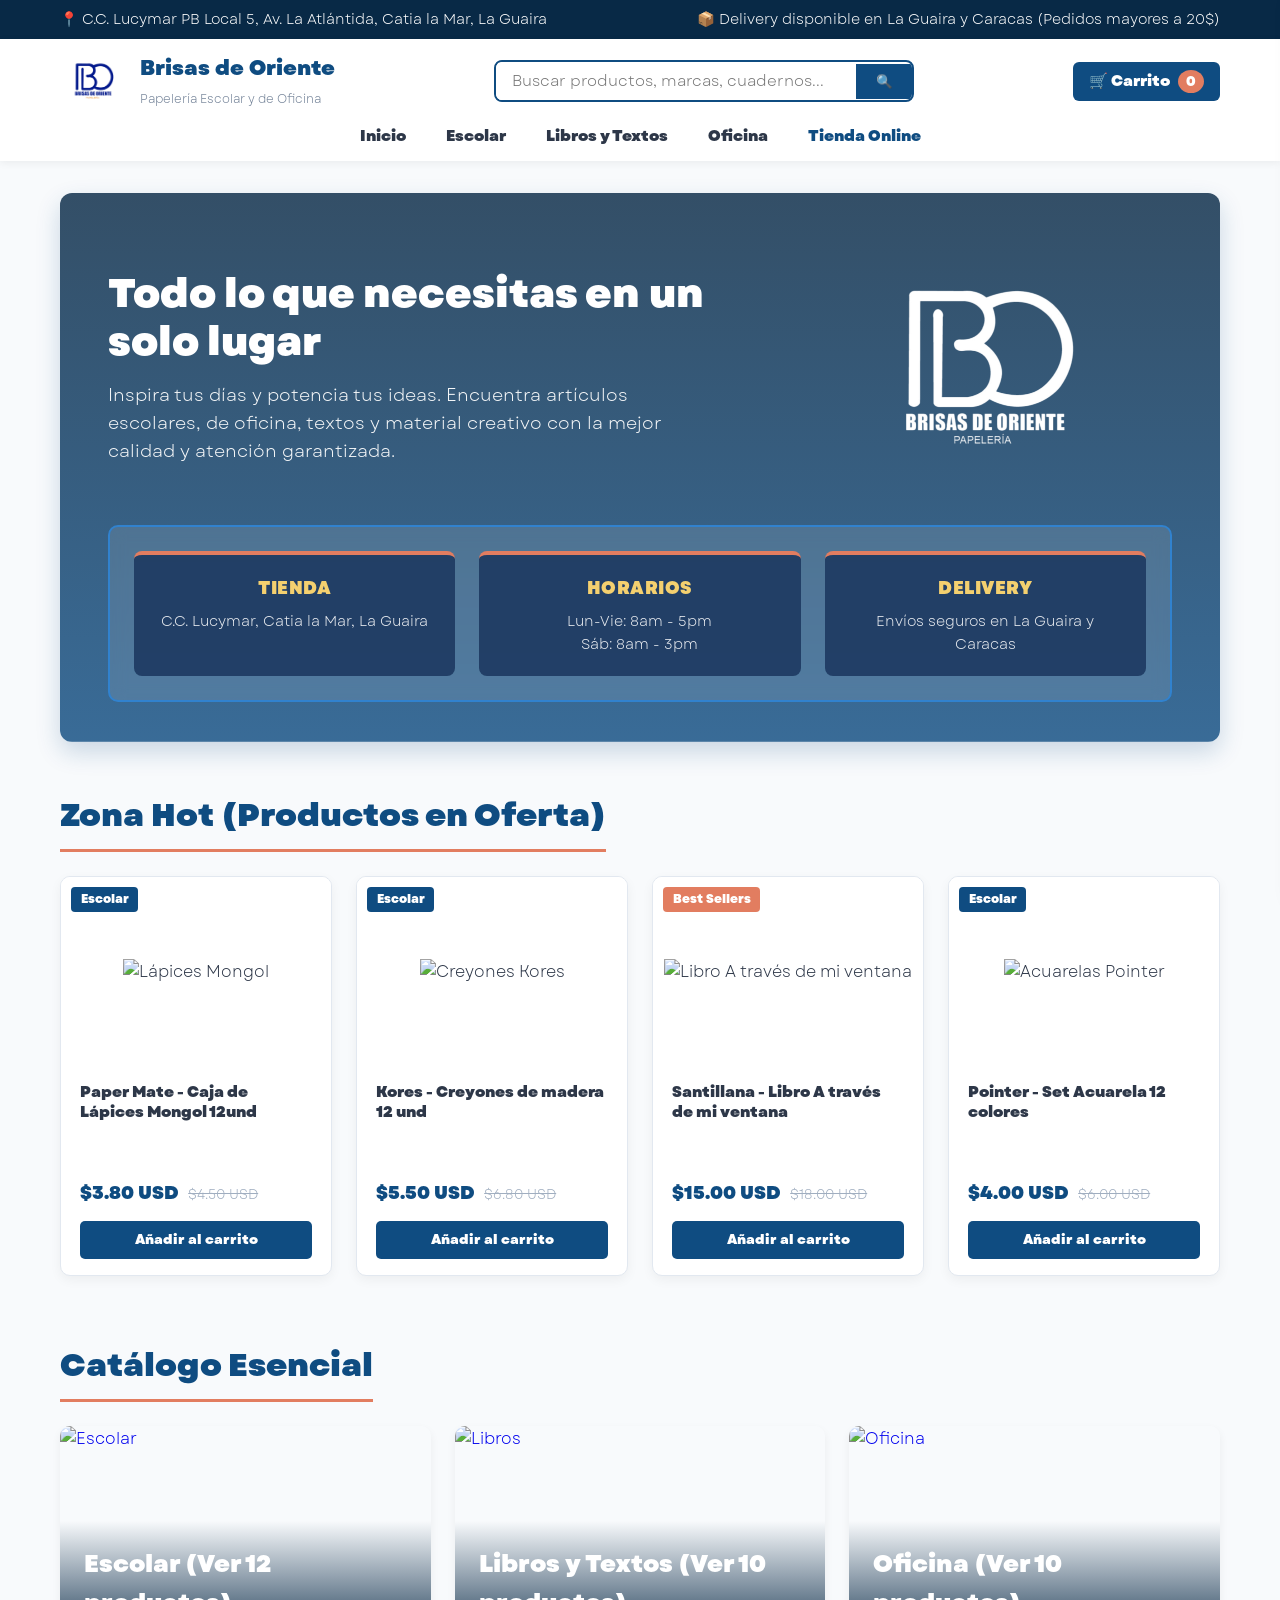
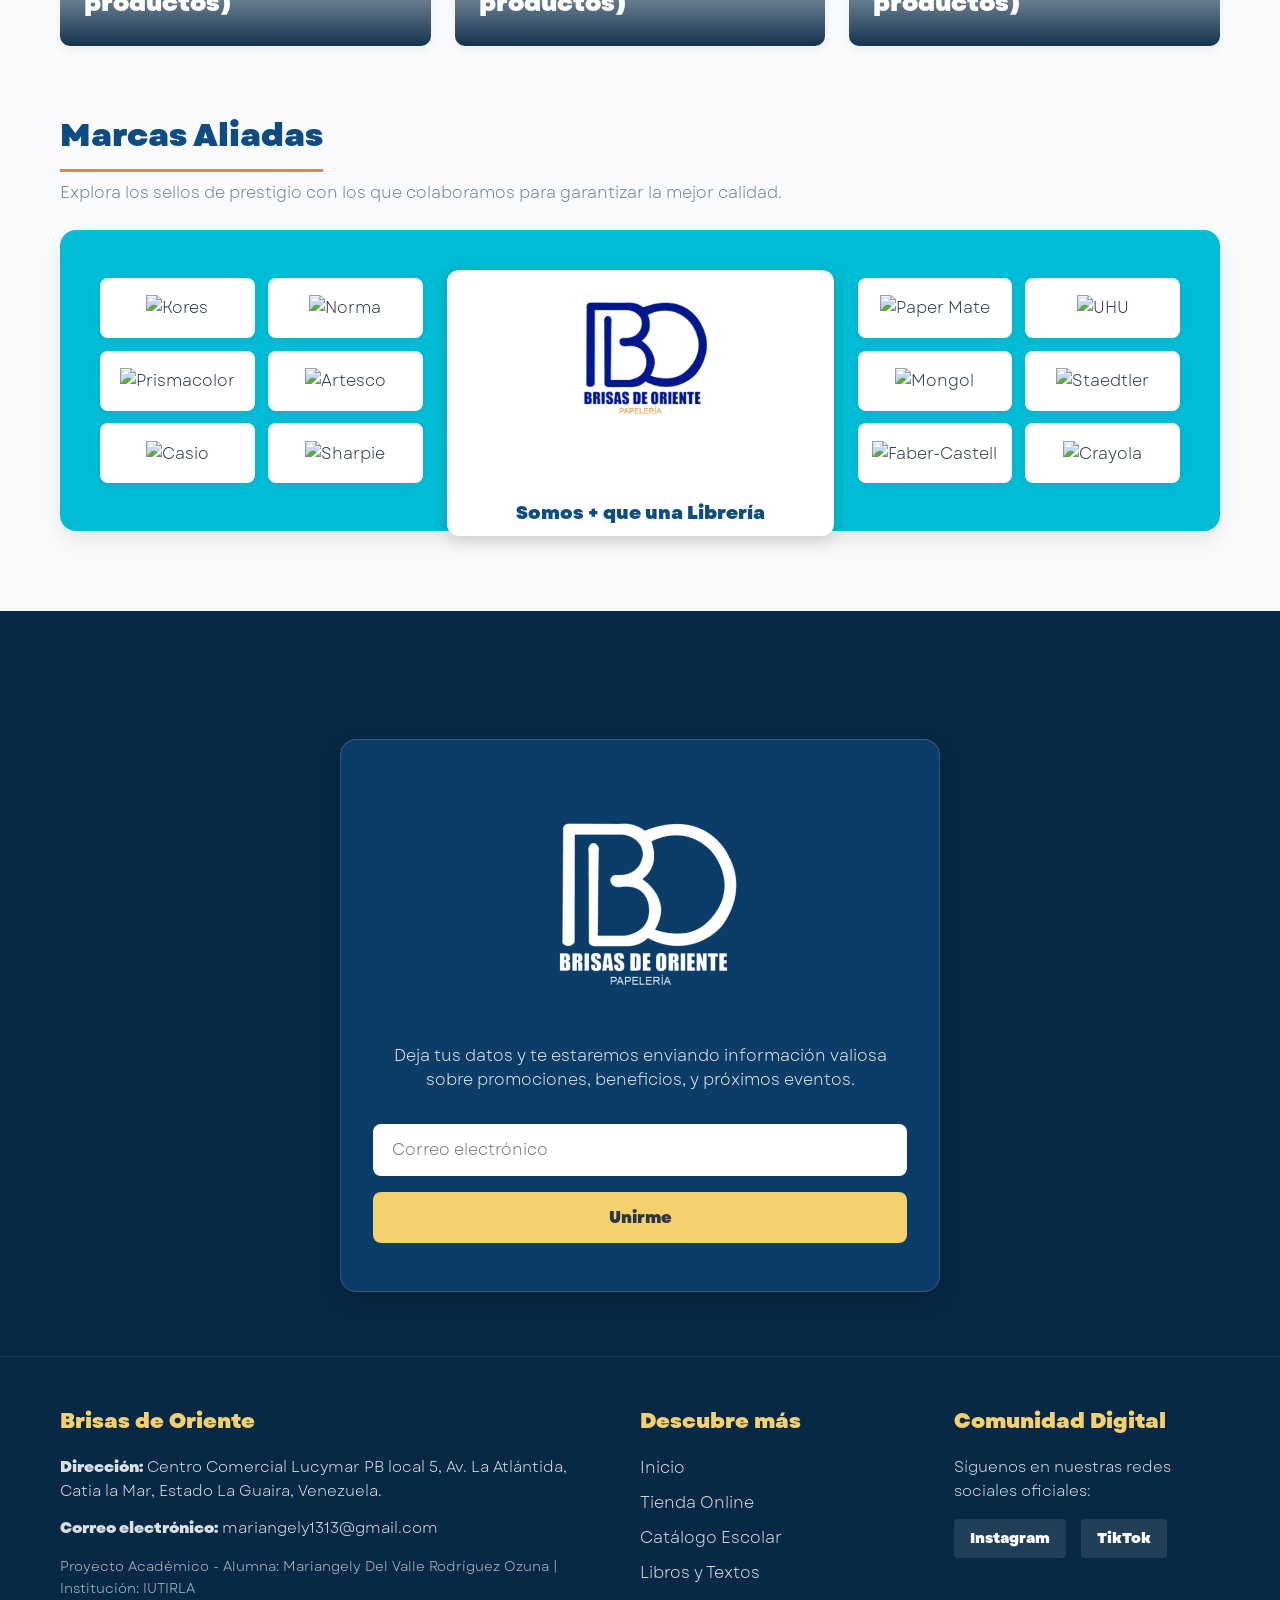
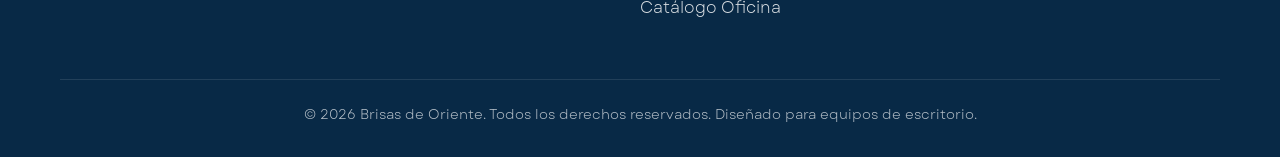
==== commit c33f6dfc: "Update index.html" ====
--- a/index.html
+++ b/index.html
@@ -202,8 +202,8 @@
                         <div class="brand-card-ref"><img src="https://upload.wikimedia.org/wikipedia/commons/thumb/7/7e/Sharpie_markers_logo.svg/960px-Sharpie_markers_logo.svg.png?utm_source=es.wikipedia.org&utm_campaign=index&utm_content=thumbnail" alt="Sharpie"></div>
                     </div>
 
-                    <div class="brands-center-box" style="display: flex; flex-direction: column; align-items: center; justify-content: space-between; padding: 1.5rem; height: 100%;">
-                        <img src="img/logo.png" alt="Logo" style="width: 90% !important; max-height: 160px !important; object-fit: contain;" onerror="this.src='https://via.placeholder.com/140x60?text=Logo'">
+                    <div class="brands-center-box" style="display: flex; flex-direction: column; align-items: center; justify-content: space-between; padding: 0.5rem; height: 120%;">
+                        <img src="img/logo.png" alt="Logo" style="width: 120% !important; max-height: 160px !important; object-fit: contain;" onerror="this.src='https://via.placeholder.com/140x60?text=Logo'">
                         <h3 style="margin-top: 1rem;">Somos + que una Librería</h3>
                     </div>
                     
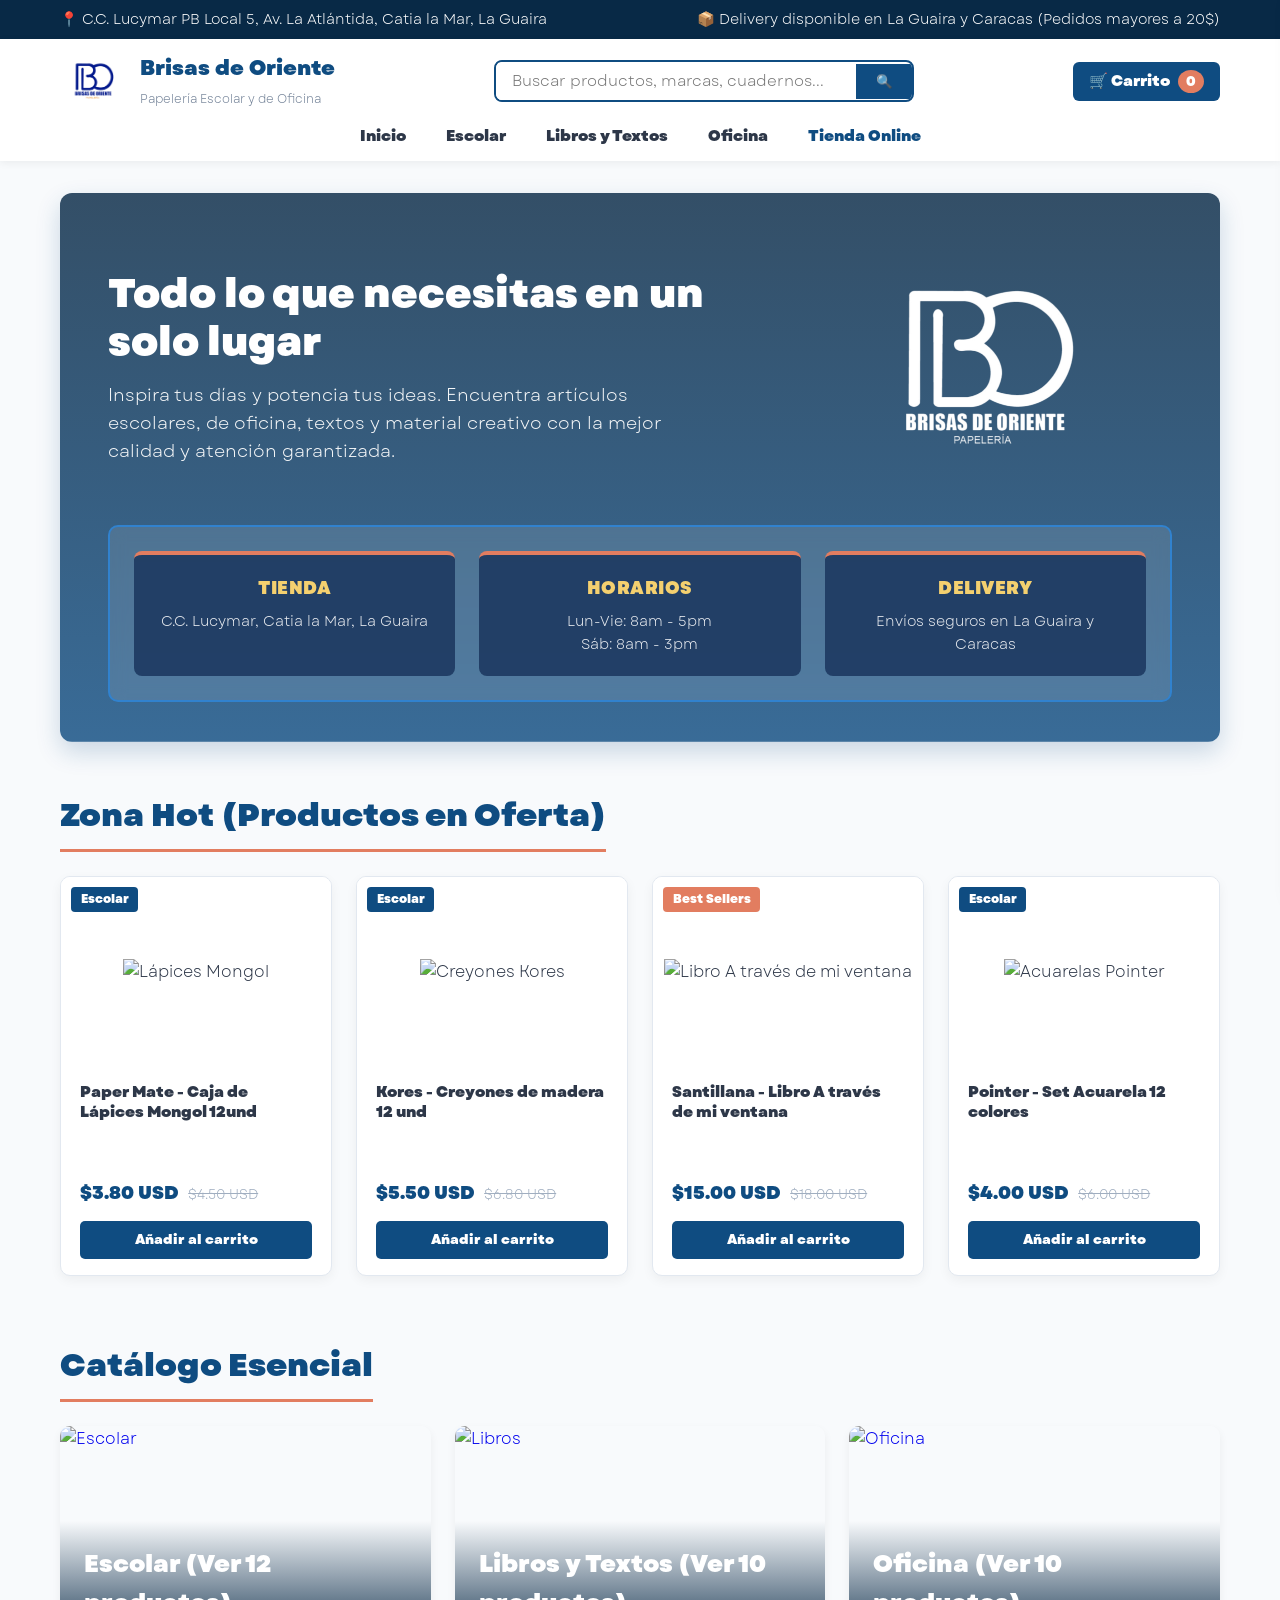
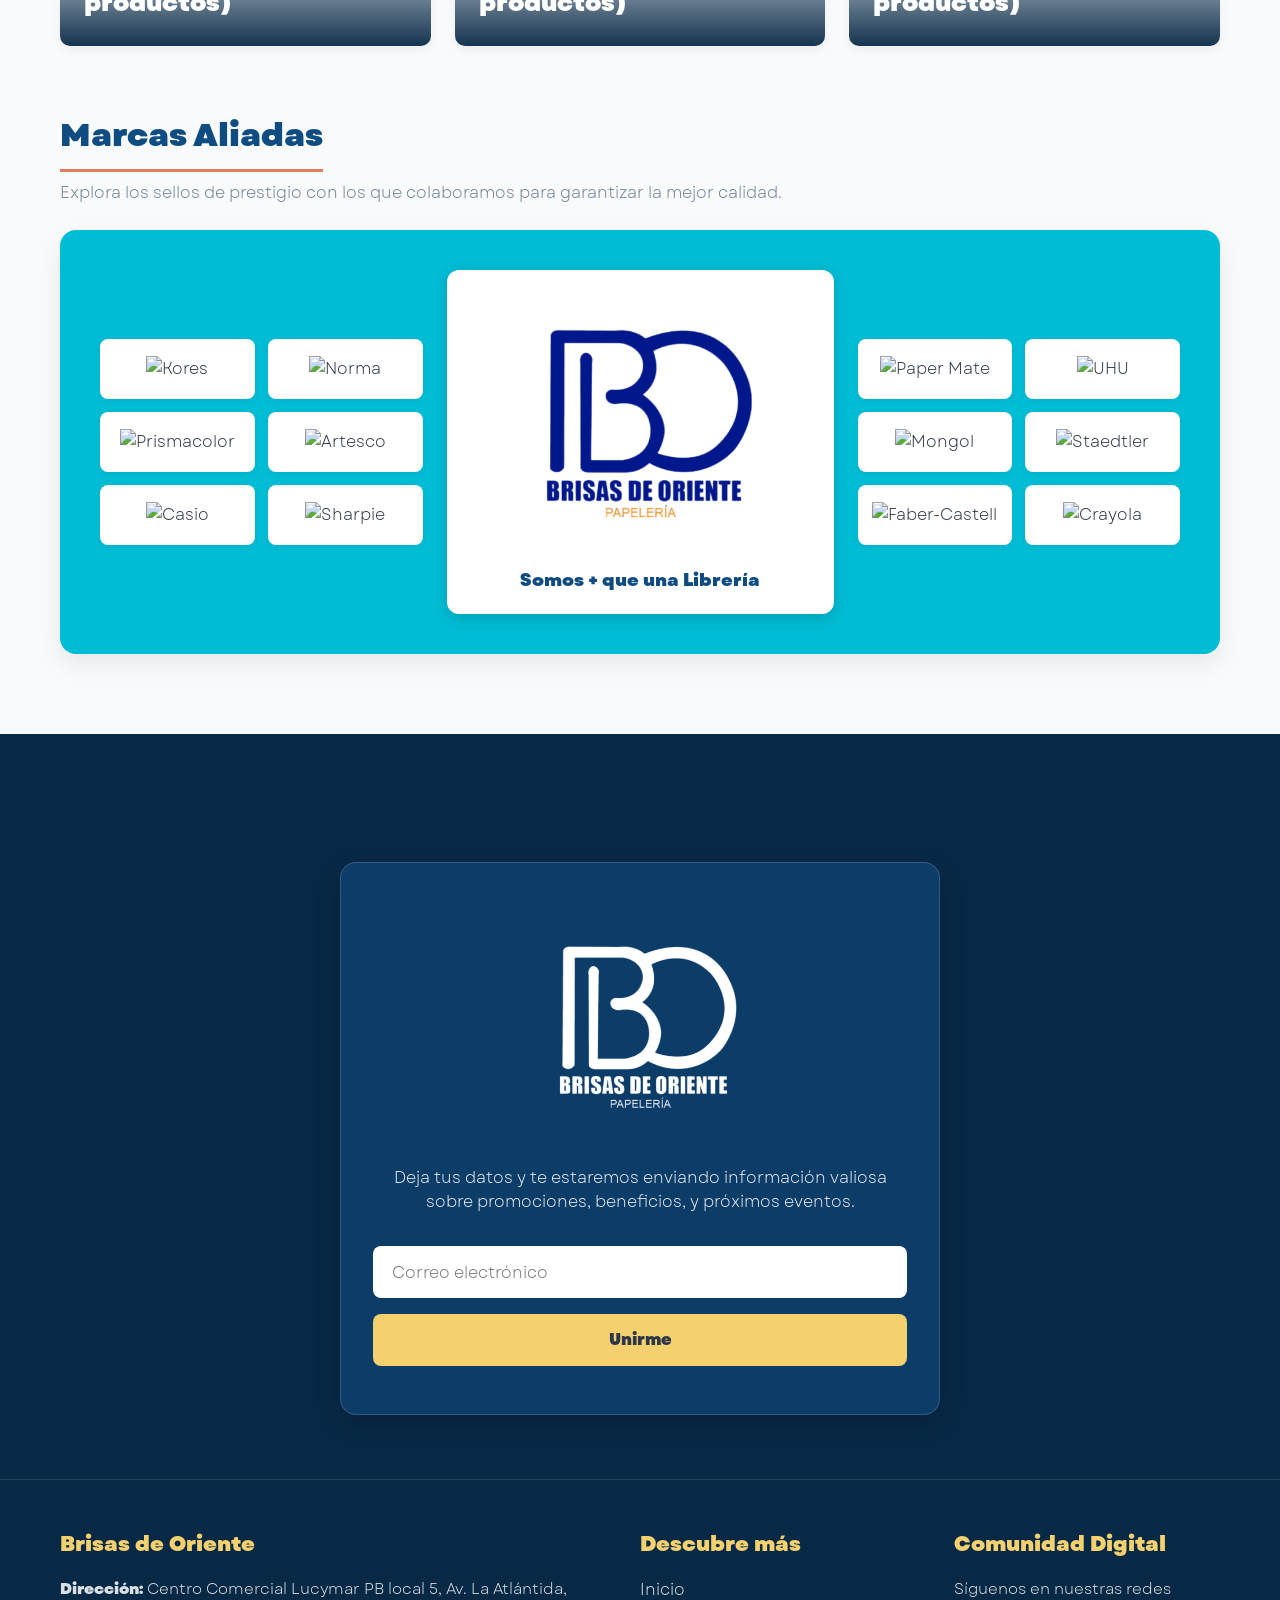
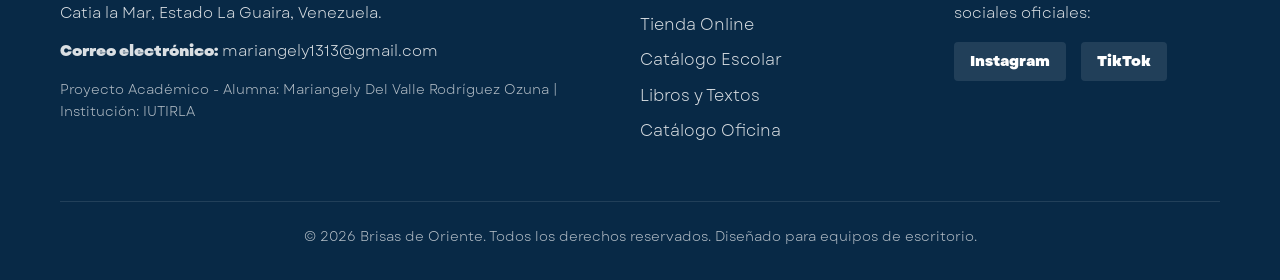
==== commit 2d509b15: "Update index.html" ====
--- a/index.html
+++ b/index.html
@@ -202,9 +202,9 @@
                         <div class="brand-card-ref"><img src="https://upload.wikimedia.org/wikipedia/commons/thumb/7/7e/Sharpie_markers_logo.svg/960px-Sharpie_markers_logo.svg.png?utm_source=es.wikipedia.org&utm_campaign=index&utm_content=thumbnail" alt="Sharpie"></div>
                     </div>
 
-                    <div class="brands-center-box" style="display: flex; flex-direction: column; align-items: center; justify-content: space-between; padding: 0.5rem; height: 120%;">
-                        <img src="img/logo.png" alt="Logo" style="width: 120% !important; max-height: 160px !important; object-fit: contain;" onerror="this.src='https://via.placeholder.com/140x60?text=Logo'">
-                        <h3 style="margin-top: 1rem;">Somos + que una Librería</h3>
+                   <div class="brands-center-box" style="display: flex; flex-direction: column; align-items: center; justify-content: space-between; padding: 1.2rem; height: 100%;">
+                        <img src="img/logo.png" alt="Logo" style="width: 100% !important; max-height: none !important; height: auto; flex-grow: 1; object-fit: contain;" onerror="this.src='https://via.placeholder.com/140x60?text=Logo'">
+                        <h3 style="margin-top: 0.5rem; font-size: 1.1rem;">Somos + que una Librería</h3>
                     </div>
                     
                     <div class="brands-column">
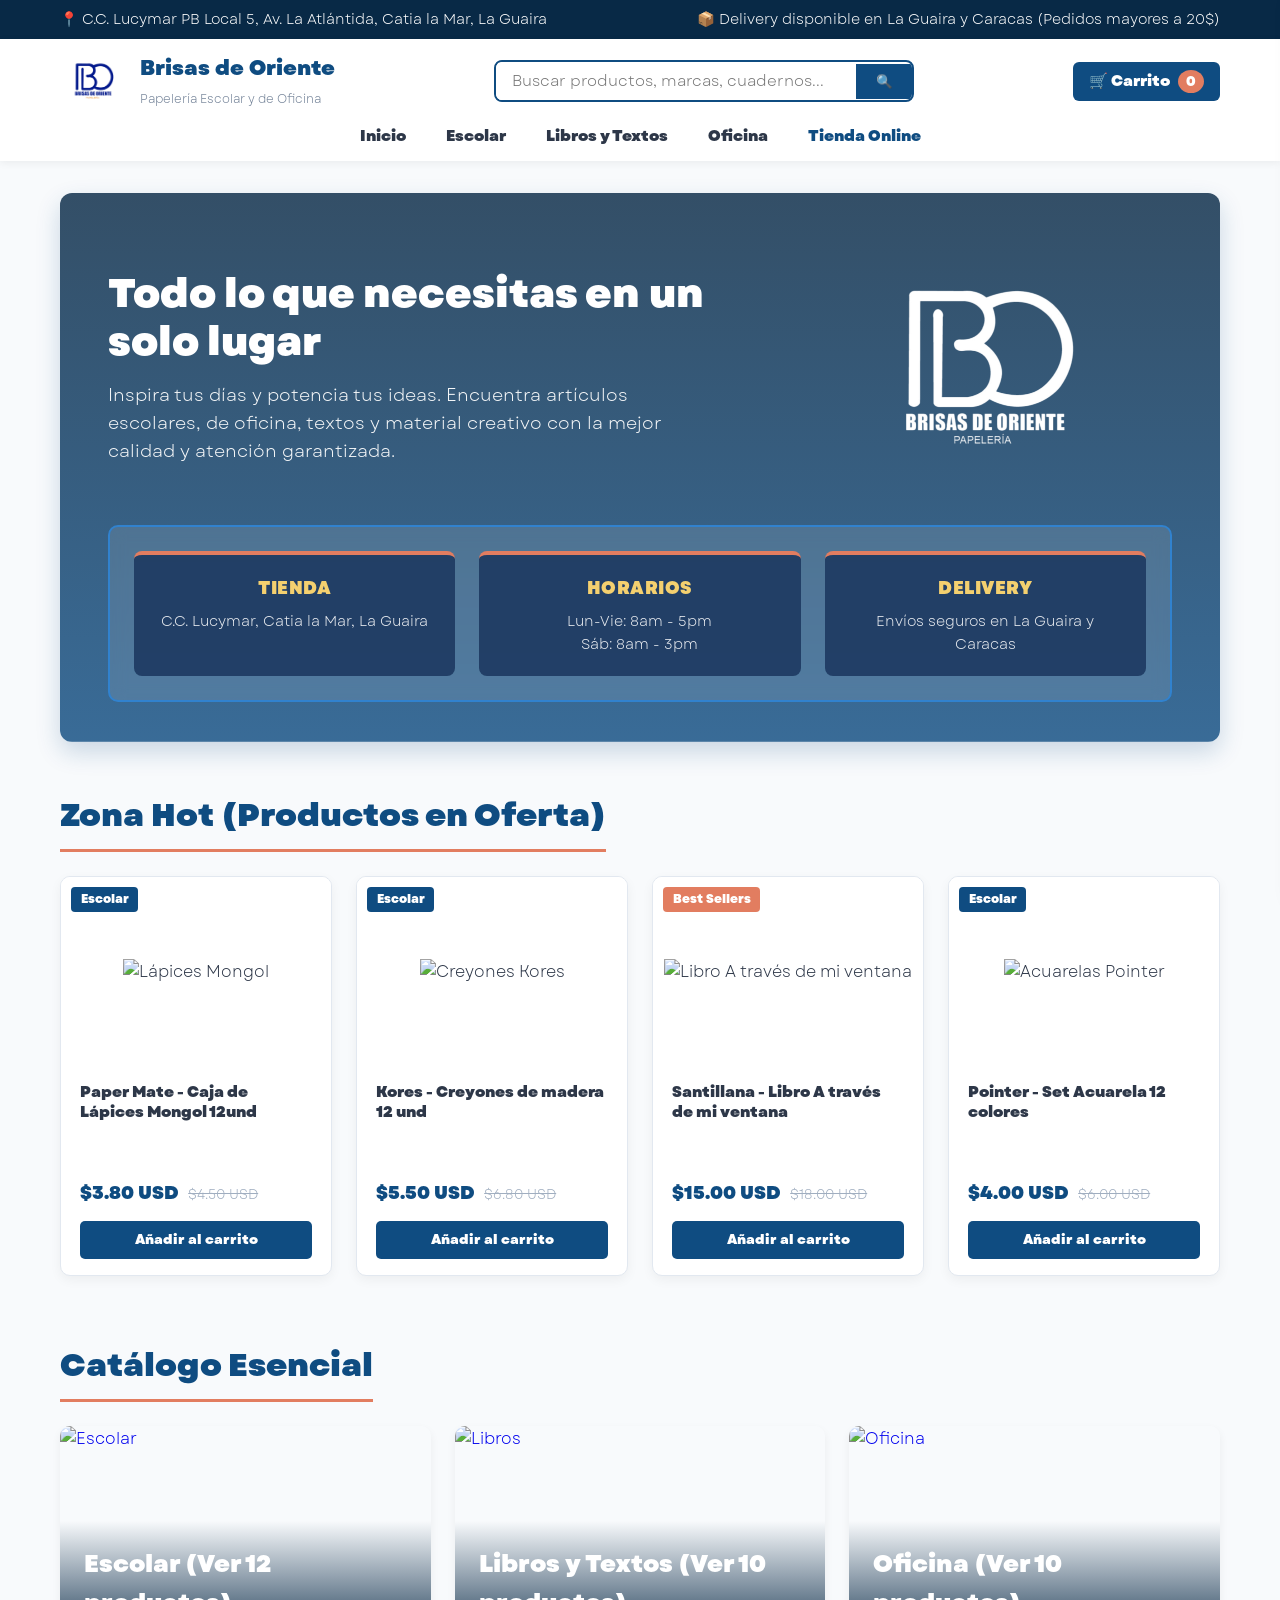
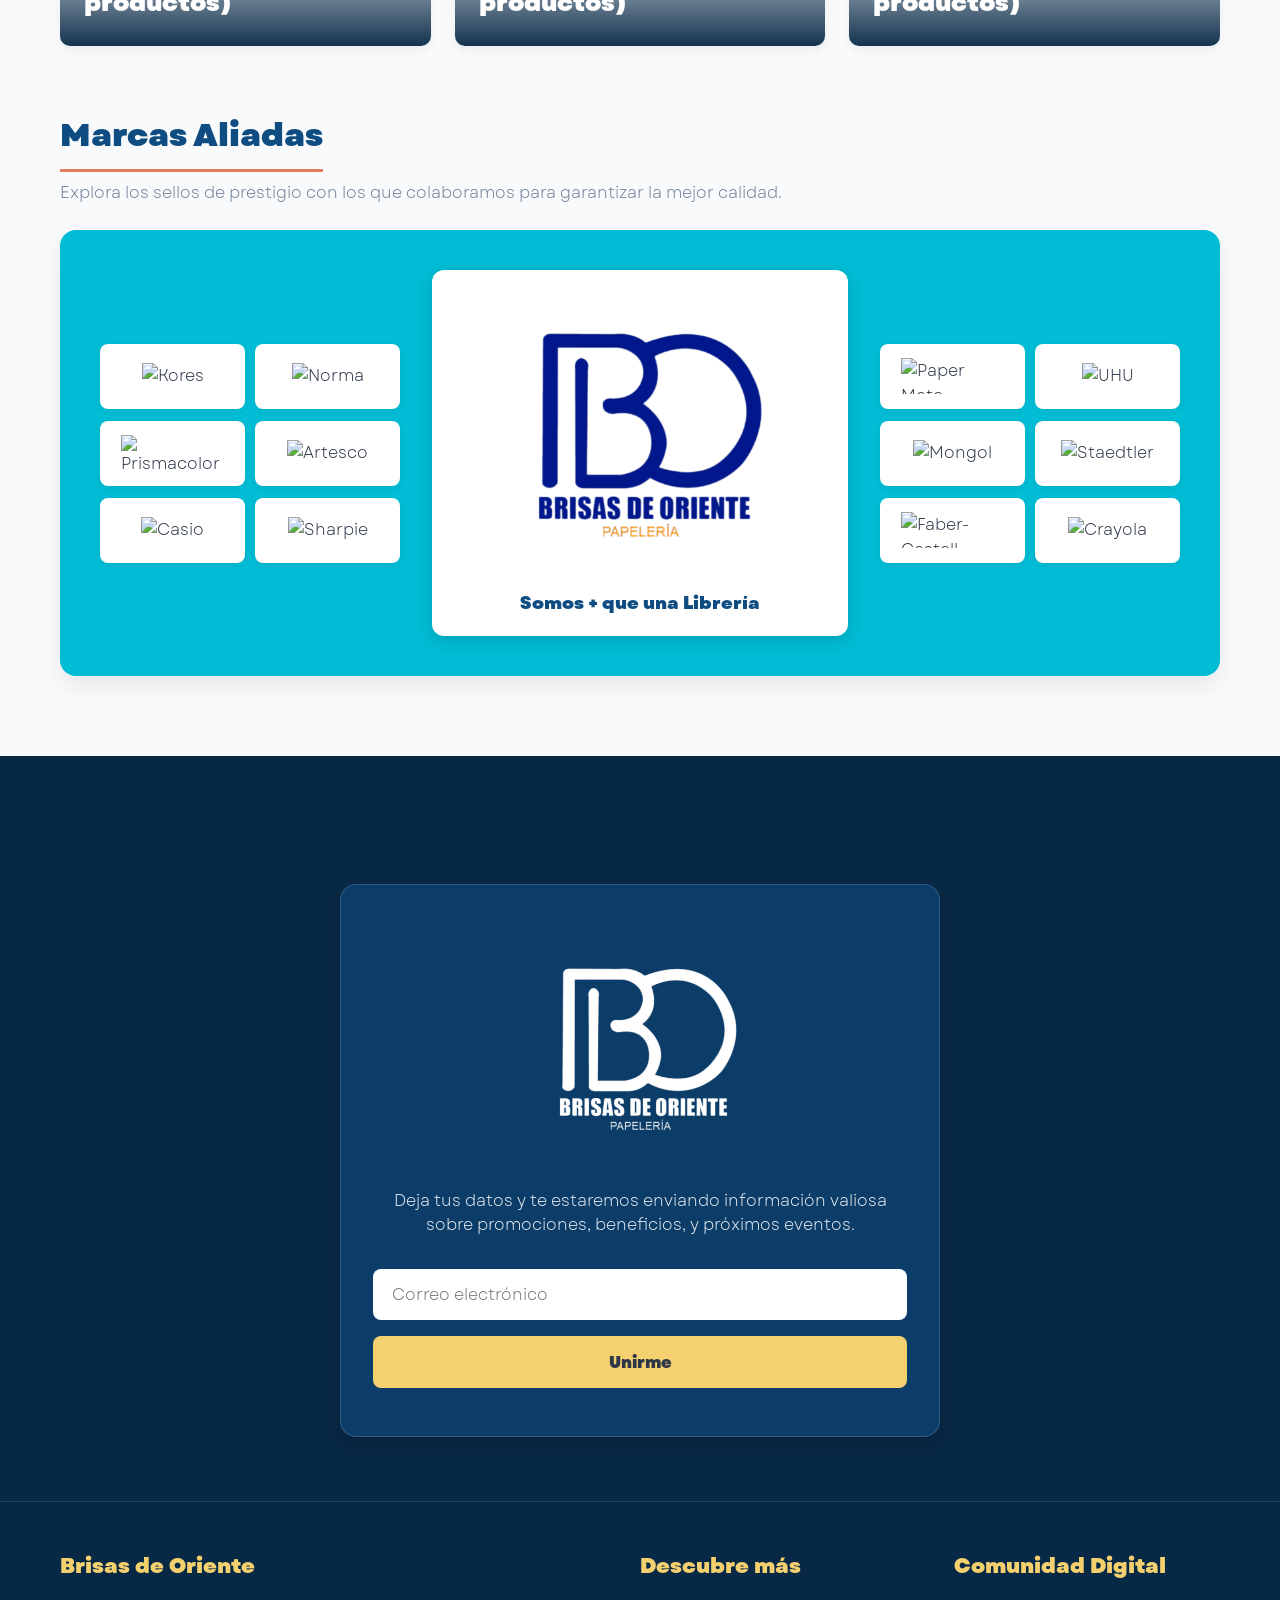
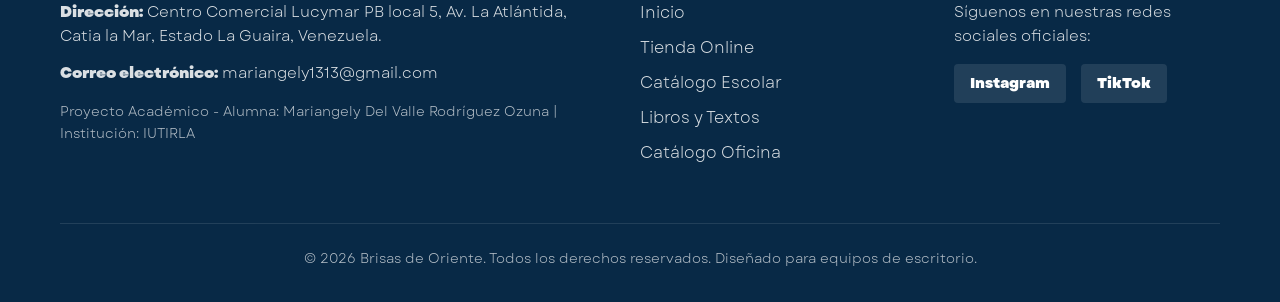
==== commit 3cd9a1b0: "Update index.html" ====
--- a/index.html
+++ b/index.html
@@ -173,7 +173,7 @@
                 </a>
 
                 <a href="libros.html" class="category-card">
-                    <img src="https://images.unsplash.com/photo-1522748135503-2e0c9676752d?auto=format&fit=crop&w=600&q=80" alt="Libros">
+                    <img src="https://gbvm.knoios.com/mmedia/19975/libros-27848.jpg" alt="Libros">
                     <div class="category-overlay"><h3>Libros y Textos (Ver 10 productos)</h3></div>
                 </a>
 
--- a/style.css
+++ b/style.css
@@ -448,33 +448,35 @@
 
 .brands-layout-container {
     display: grid;
-    grid-template-columns: 1fr 1.2fr 1fr;
-    gap: 1.5rem;
-    align-items: stretch; /* Mantiene la misma altura en las tres columnas */
+    grid-template-columns: 300px 1.2fr 300px; /* Ancho proporcional para los lados y el centro */
+    gap: 2rem;
+    align-items: center;
+    justify-content: center;
 }
 
 .brands-column {
     display: grid;
-    grid-template-columns: repeat(2, 1fr);
-    gap: 0.8rem;
-    align-content: center;
+    grid-template-columns: repeat(2, 1fr); /* 2 columnas de tarjetas */
+    grid-template-rows: repeat(3, 65px);   /* 3 filas de tarjetas */
+    gap: 12px 10px;                        /* Separación perfecta: 12px vertical, 10px horizontal entre cajitas */
 }
 
 .brand-card-ref {
     background-color: var(--white);
     border-radius: 8px;
     padding: 0.5rem;
-    height: 60px; /* Altura controlada para que no se vean gigantes */
+    width: 100%;
+    height: 65px;                          /* Altura fija para mantener la forma rectangular clásica */
     display: flex;
     align-items: center;
     justify-content: center;
-    box-shadow: 0 2px 6px rgba(0,0,0,0.05);
+    box-shadow: 0 2px 6px rgba(0,0,0,0.06);
     transition: transform 0.2s;
 }
 
 .brand-card-ref img {
-    max-width: 130%;
-    max-height: 85%;
+    max-width: 80%;
+    max-height: 75%;
     object-fit: contain;
 }
 
@@ -486,20 +488,19 @@
     background-color: #ffffff;
     color: var(--primary-blue);
     border-radius: 12px;
-    padding: 1.5rem 1.2rem; /* Espaciado interno equilibrado */
+    padding: 1.5rem;
     text-align: center;
     box-shadow: 0 4px 15px rgba(0,0,0,0.15);
     display: flex;
     flex-direction: column;
     align-items: center;
     justify-content: space-between;
-    height: 100%;
-}
-
-/* Logo grande y dominante en el centro */
+    height: 219px; /* Coincide exactamente con la altura total de las 3 filas + sus separaciones */
+}
+
 .brands-center-box img {
-    width: 85% !important;     /* Ocupa el 85% del ancho de la caja */
-    max-height: 160px !important; /* Altura generosa para que luzca imponente */
+    width: 100% !important;
+    max-height: 120px !important;
     object-fit: contain;
     flex-grow: 1;
 }
@@ -509,7 +510,7 @@
     font-size: 1.15rem;
     white-space: nowrap;
     font-weight: 800;
-    margin-top: 1rem;
+    margin-top: 0.5rem;
 }
 /* Modal / Panel del Carrito */
 .cart-modal {
